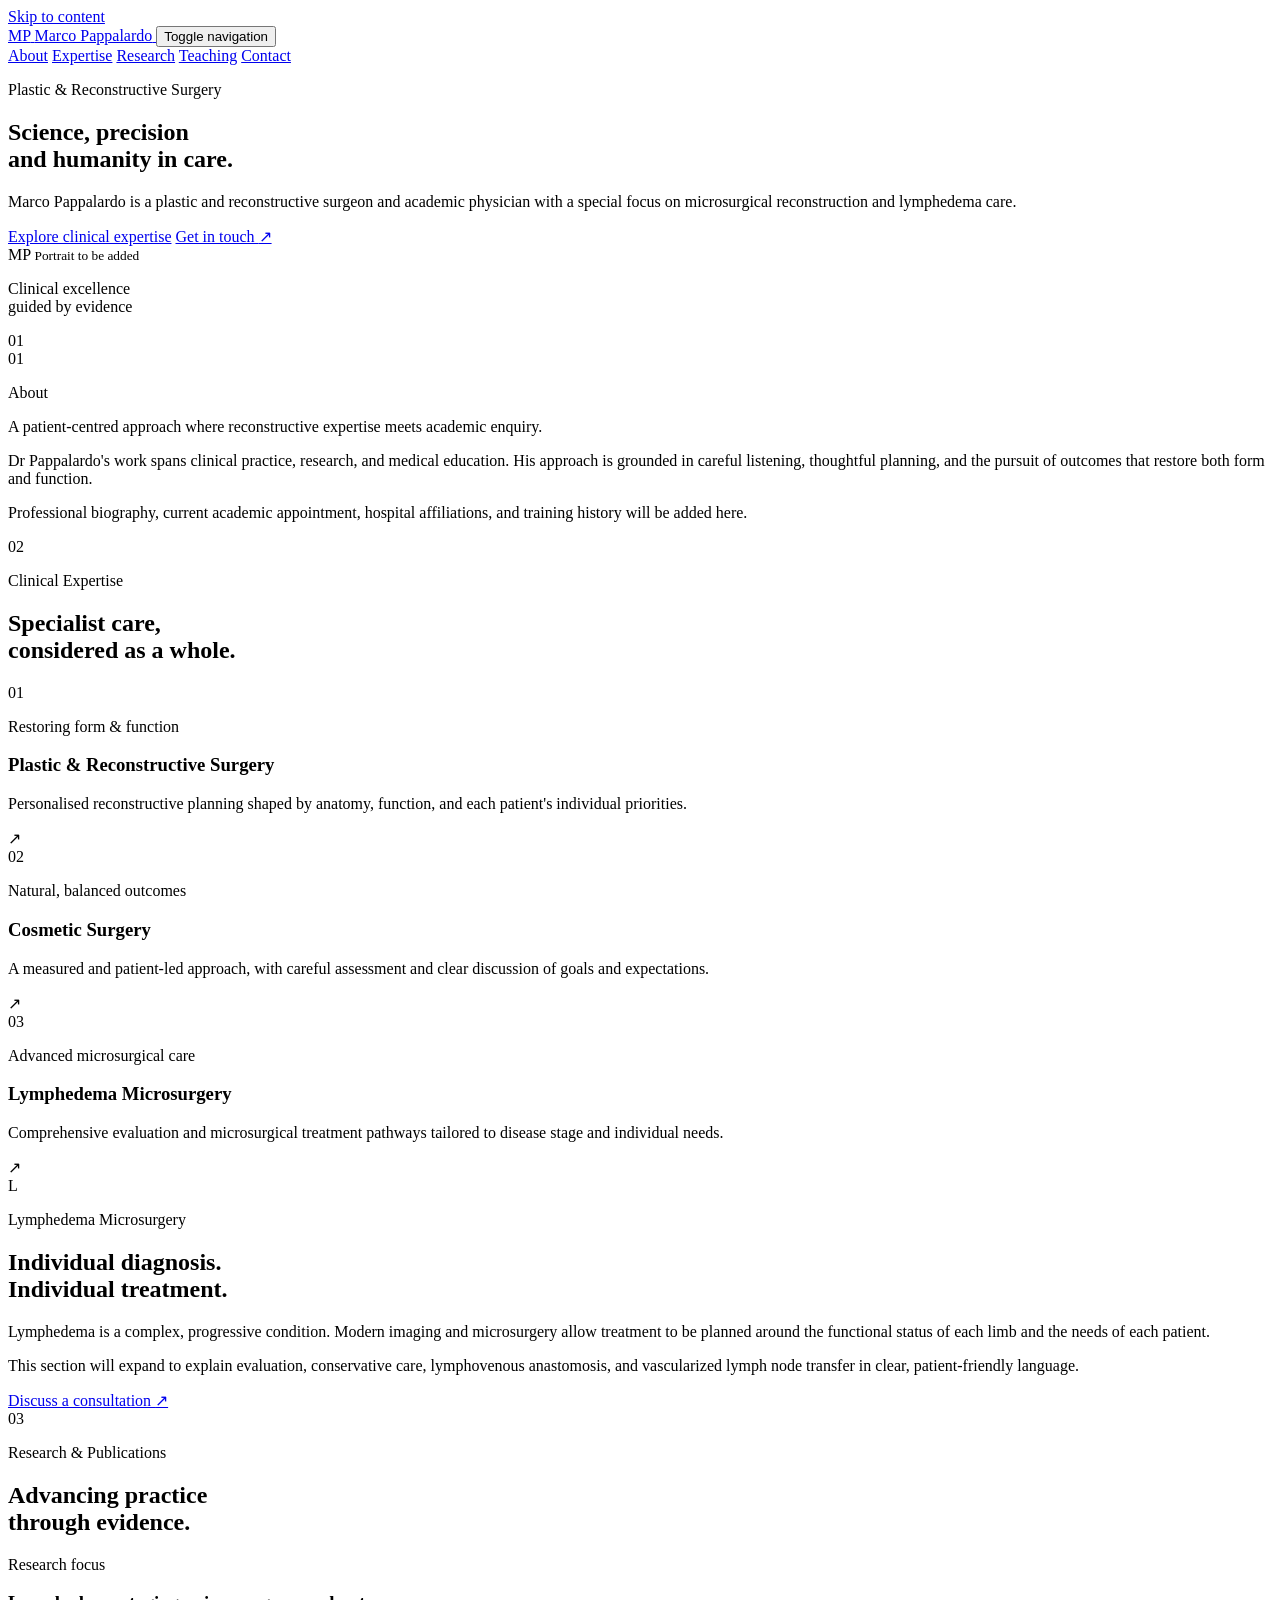
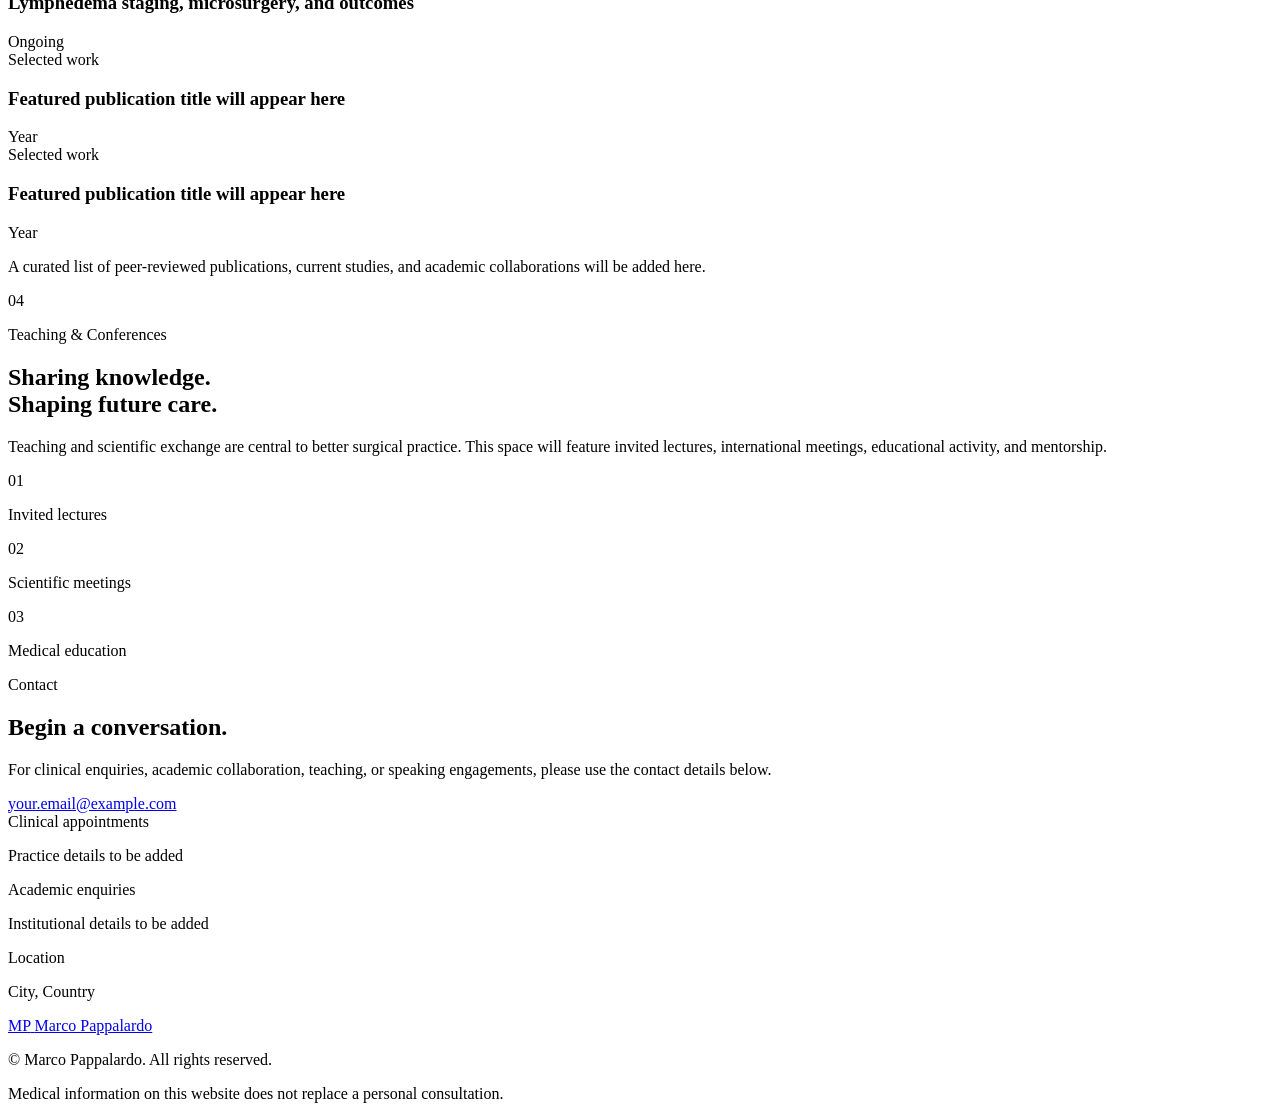
==== index.html @ 1083d480 "Build homepage structure and content" ====
<!DOCTYPE html>
<html lang="en">
<head>
  <meta charset="UTF-8">
  <meta name="viewport" content="width=device-width, initial-scale=1.0">
  <meta name="description" content="Marco Pappalardo — Plastic and Reconstructive Surgeon, academic physician, and lymphedema microsurgery specialist.">
  <meta name="theme-color" content="#103f3a">
  <title>Marco Pappalardo | Plastic &amp; Reconstructive Surgeon</title>
  <link rel="preconnect" href="https://fonts.googleapis.com">
  <link rel="preconnect" href="https://fonts.gstatic.com" crossorigin>
  <link href="https://fonts.googleapis.com/css2?family=DM+Sans:wght@400;500;600&family=Newsreader:opsz,wght@6..72,400;6..72,500&display=swap" rel="stylesheet">
  <link rel="stylesheet" href="styles.css">
  <script src="script.js" defer></script>
</head>
<body>
  <a class="skip-link" href="#main">Skip to content</a>

  <header class="site-header" id="site-header">
    <a class="brand" href="#home" aria-label="Marco Pappalardo, homepage">
      <span class="brand-mark" aria-hidden="true">MP</span>
      <span class="brand-name">Marco Pappalardo</span>
    </a>
    <button class="menu-toggle" type="button" aria-expanded="false" aria-controls="site-nav">
      <span class="sr-only">Toggle navigation</span>
      <span></span><span></span>
    </button>
    <nav class="site-nav" id="site-nav" aria-label="Primary navigation">
      <a href="#about">About</a>
      <a href="#expertise">Expertise</a>
      <a href="#research">Research</a>
      <a href="#teaching">Teaching</a>
      <a class="nav-contact" href="#contact">Contact</a>
    </nav>
  </header>

  <main id="main">
    <section class="hero" id="home">
      <div class="hero-copy">
        <p class="eyebrow">Plastic &amp; Reconstructive Surgery</p>
        <h1>Science, precision<br>and humanity in care.</h1>
        <p class="hero-intro">Marco Pappalardo is a plastic and reconstructive surgeon and academic physician with a special focus on microsurgical reconstruction and lymphedema care.</p>
        <div class="hero-actions">
          <a class="button button-primary" href="#expertise">Explore clinical expertise</a>
          <a class="text-link" href="#contact">Get in touch <span aria-hidden="true">↗</span></a>
        </div>
      </div>
      <div class="hero-visual" aria-label="Portrait placeholder">
        <div class="portrait-placeholder">
          <span>MP</span>
          <small>Portrait to be added</small>
        </div>
        <div class="hero-note">
          <span class="note-line"></span>
          <p>Clinical excellence<br>guided by evidence</p>
        </div>
      </div>
      <div class="hero-index" aria-hidden="true">01</div>
    </section>

    <section class="intro section" id="about">
      <div class="section-label reveal">
        <span>01</span>
        <p>About</p>
      </div>
      <div class="intro-content reveal">
        <p class="large-copy">A patient-centred approach where reconstructive expertise meets academic enquiry.</p>
        <div class="two-column-copy">
          <p>Dr Pappalardo's work spans clinical practice, research, and medical education. His approach is grounded in careful listening, thoughtful planning, and the pursuit of outcomes that restore both form and function.</p>
          <p class="placeholder-copy">Professional biography, current academic appointment, hospital affiliations, and training history will be added here.</p>
        </div>
      </div>
    </section>

    <section class="expertise section section-dark" id="expertise">
      <div class="section-heading reveal">
        <div class="section-label section-label-light">
          <span>02</span>
          <p>Clinical Expertise</p>
        </div>
        <h2>Specialist care,<br>considered as a whole.</h2>
      </div>
      <div class="expertise-grid">
        <article class="expertise-card reveal" id="reconstructive-surgery">
          <div class="card-number">01</div>
          <div>
            <p class="card-kicker">Restoring form &amp; function</p>
            <h3>Plastic &amp; Reconstructive Surgery</h3>
            <p>Personalised reconstructive planning shaped by anatomy, function, and each patient's individual priorities.</p>
          </div>
          <span class="card-arrow" aria-hidden="true">↗</span>
        </article>
        <article class="expertise-card reveal" id="cosmetic-surgery">
          <div class="card-number">02</div>
          <div>
            <p class="card-kicker">Natural, balanced outcomes</p>
            <h3>Cosmetic Surgery</h3>
            <p>A measured and patient-led approach, with careful assessment and clear discussion of goals and expectations.</p>
          </div>
          <span class="card-arrow" aria-hidden="true">↗</span>
        </article>
        <article class="expertise-card expertise-card-featured reveal" id="lymphedema">
          <div class="card-number">03</div>
          <div>
            <p class="card-kicker">Advanced microsurgical care</p>
            <h3>Lymphedema Microsurgery</h3>
            <p>Comprehensive evaluation and microsurgical treatment pathways tailored to disease stage and individual needs.</p>
          </div>
          <span class="card-arrow" aria-hidden="true">↗</span>
        </article>
      </div>
    </section>

    <section class="focus section">
      <div class="focus-visual reveal" aria-hidden="true">
        <div class="orbit orbit-one"></div>
        <div class="orbit orbit-two"></div>
        <div class="focus-core">L</div>
      </div>
      <div class="focus-copy reveal">
        <p class="eyebrow">Lymphedema Microsurgery</p>
        <h2>Individual diagnosis.<br>Individual treatment.</h2>
        <p>Lymphedema is a complex, progressive condition. Modern imaging and microsurgery allow treatment to be planned around the functional status of each limb and the needs of each patient.</p>
        <p>This section will expand to explain evaluation, conservative care, lymphovenous anastomosis, and vascularized lymph node transfer in clear, patient-friendly language.</p>
        <a class="text-link" href="#contact">Discuss a consultation <span aria-hidden="true">↗</span></a>
      </div>
    </section>

    <section class="academic section" id="research">
      <div class="section-heading academic-heading reveal">
        <div class="section-label">
          <span>03</span>
          <p>Research &amp; Publications</p>
        </div>
        <h2>Advancing practice<br>through evidence.</h2>
      </div>
      <div class="academic-list reveal">
        <article class="publication-row">
          <span class="publication-type">Research focus</span>
          <h3>Lymphedema staging, microsurgery, and outcomes</h3>
          <span class="publication-year">Ongoing</span>
        </article>
        <article class="publication-row placeholder-row">
          <span class="publication-type">Selected work</span>
          <h3>Featured publication title will appear here</h3>
          <span class="publication-year">Year</span>
        </article>
        <article class="publication-row placeholder-row">
          <span class="publication-type">Selected work</span>
          <h3>Featured publication title will appear here</h3>
          <span class="publication-year">Year</span>
        </article>
      </div>
      <p class="section-note reveal">A curated list of peer-reviewed publications, current studies, and academic collaborations will be added here.</p>
    </section>

    <section class="teaching section" id="teaching">
      <div class="teaching-copy reveal">
        <div class="section-label">
          <span>04</span>
          <p>Teaching &amp; Conferences</p>
        </div>
        <h2>Sharing knowledge.<br>Shaping future care.</h2>
        <p>Teaching and scientific exchange are central to better surgical practice. This space will feature invited lectures, international meetings, educational activity, and mentorship.</p>
      </div>
      <div class="teaching-panel reveal">
        <div class="teaching-item">
          <span>01</span>
          <p>Invited lectures</p>
        </div>
        <div class="teaching-item">
          <span>02</span>
          <p>Scientific meetings</p>
        </div>
        <div class="teaching-item">
          <span>03</span>
          <p>Medical education</p>
        </div>
      </div>
    </section>

    <section class="contact section section-dark" id="contact">
      <div class="contact-main reveal">
        <p class="eyebrow eyebrow-light">Contact</p>
        <h2>Begin a conversation.</h2>
        <p>For clinical enquiries, academic collaboration, teaching, or speaking engagements, please use the contact details below.</p>
        <a class="button button-light" href="mailto:your.email@example.com">your.email@example.com</a>
      </div>
      <div class="contact-details reveal">
        <div>
          <span>Clinical appointments</span>
          <p>Practice details to be added</p>
        </div>
        <div>
          <span>Academic enquiries</span>
          <p>Institutional details to be added</p>
        </div>
        <div>
          <span>Location</span>
          <p>City, Country</p>
        </div>
      </div>
    </section>
  </main>

  <footer>
    <a class="brand footer-brand" href="#home">
      <span class="brand-mark">MP</span>
      <span class="brand-name">Marco Pappalardo</span>
    </a>
    <p>© <span id="year"></span> Marco Pappalardo. All rights reserved.</p>
    <p class="footer-note">Medical information on this website does not replace a personal consultation.</p>
  </footer>
</body>
</html>
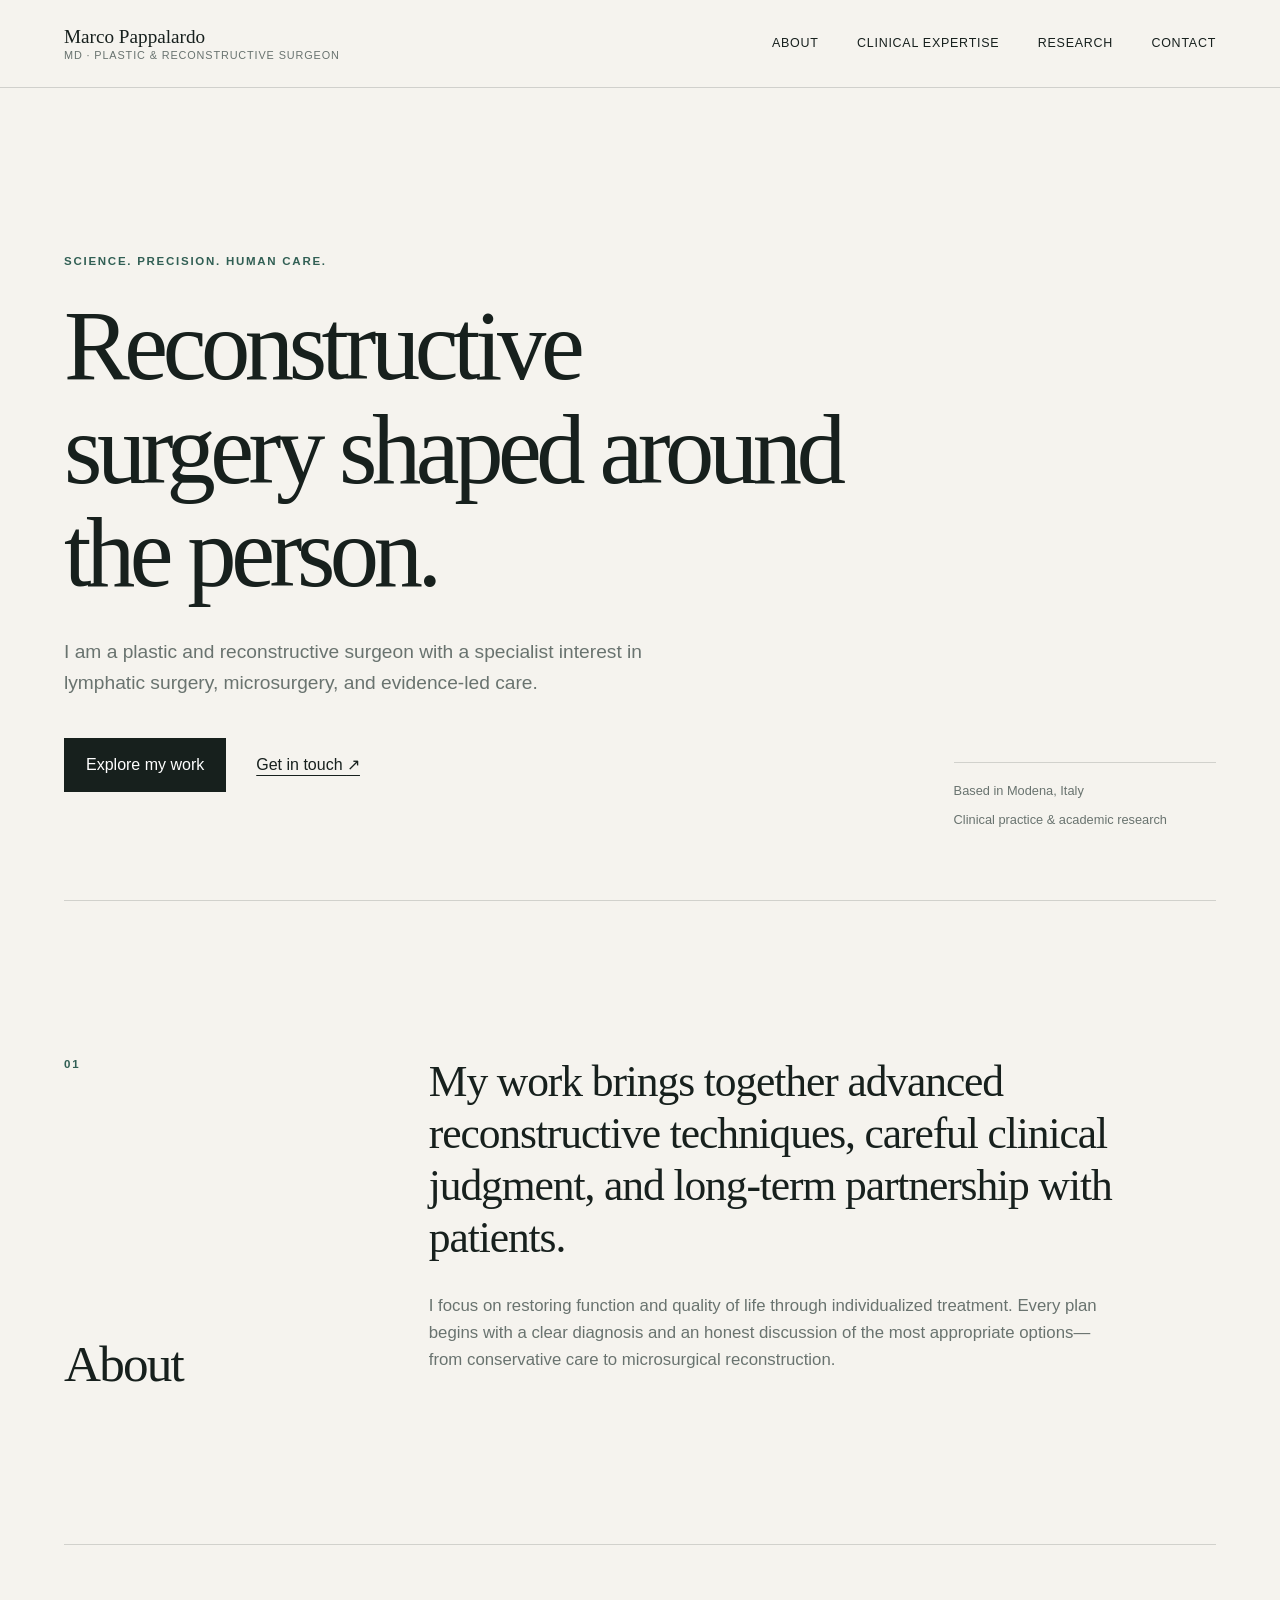
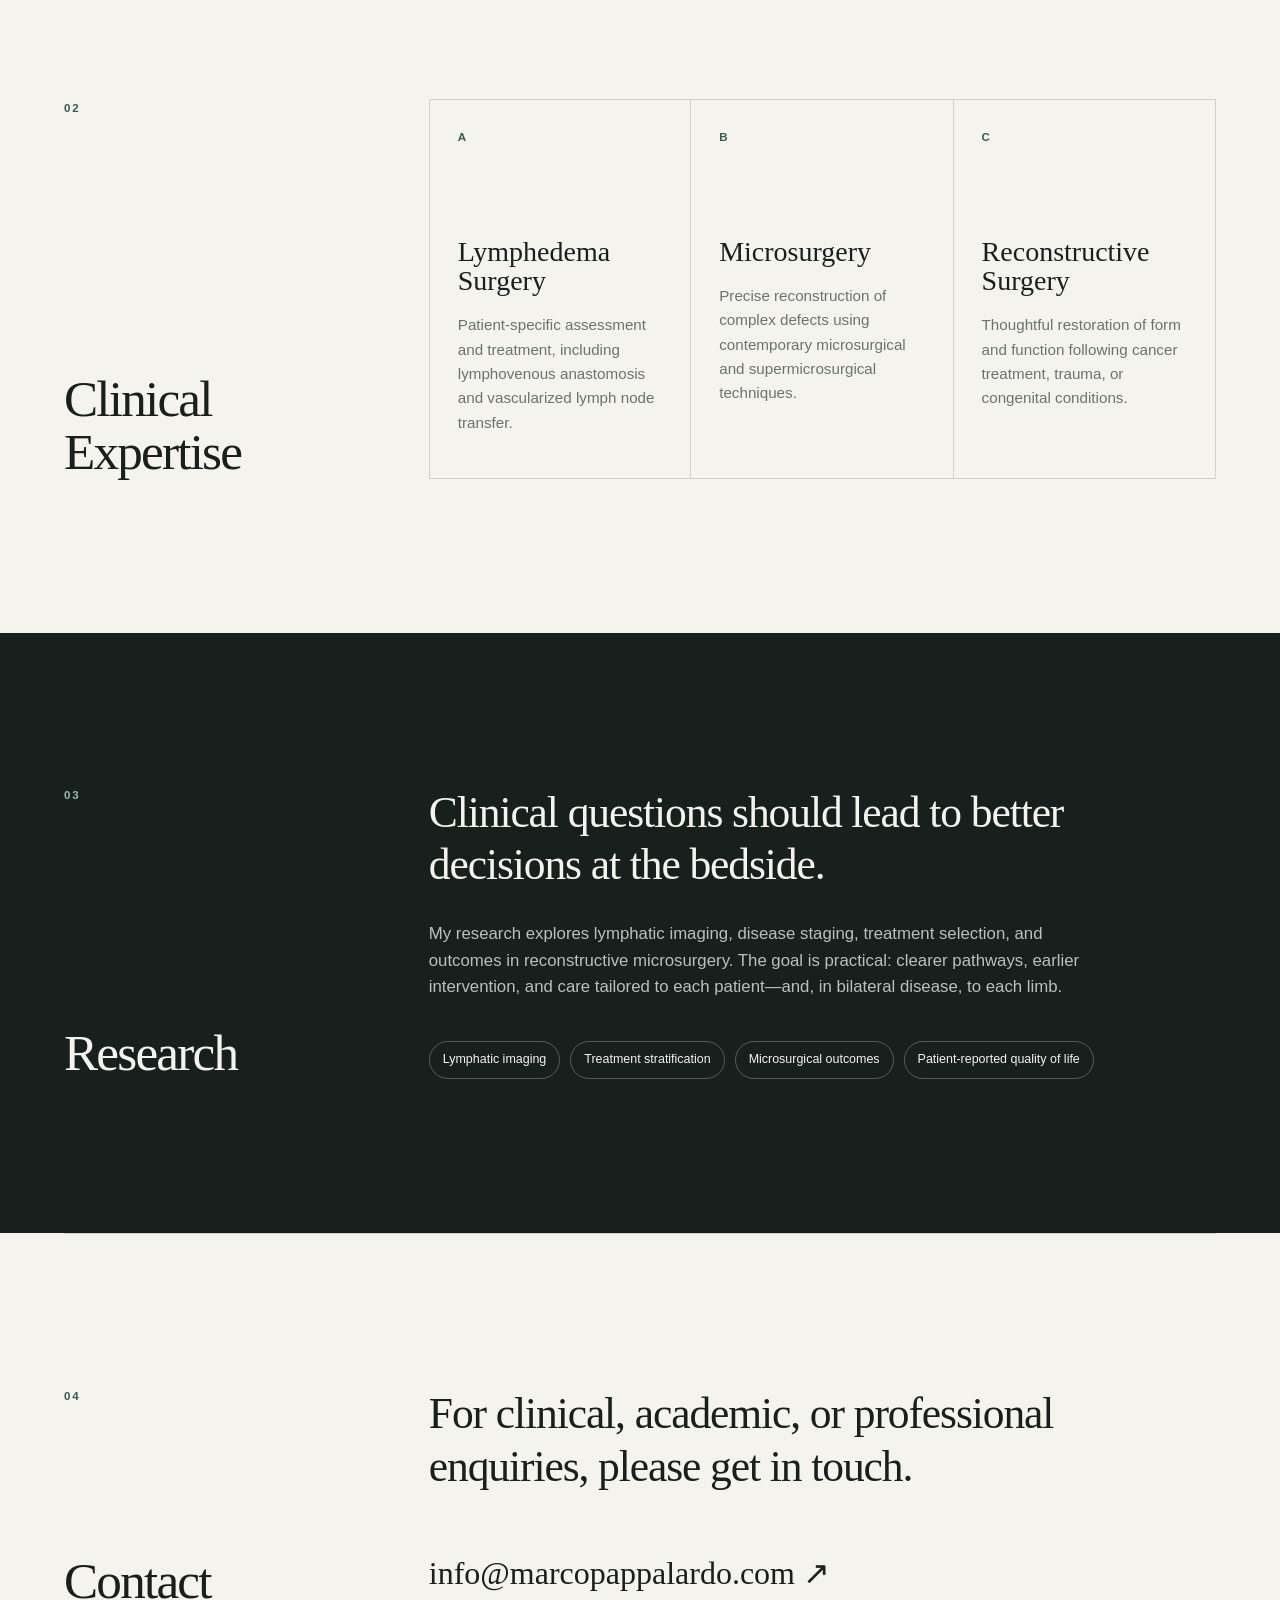
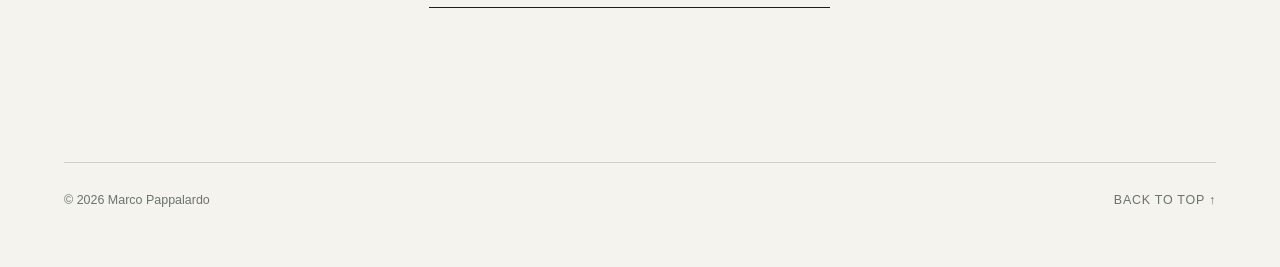
==== commit a4b0b840: "Simplify and refine English homepage" ====
--- a/index.html
+++ b/index.html
@@ -3,212 +3,55 @@
 <head>
   <meta charset="UTF-8">
   <meta name="viewport" content="width=device-width, initial-scale=1.0">
-  <meta name="description" content="Marco Pappalardo — Plastic and Reconstructive Surgeon, academic physician, and lymphedema microsurgery specialist.">
-  <meta name="theme-color" content="#103f3a">
-  <title>Marco Pappalardo | Plastic &amp; Reconstructive Surgeon</title>
-  <link rel="preconnect" href="https://fonts.googleapis.com">
-  <link rel="preconnect" href="https://fonts.gstatic.com" crossorigin>
-  <link href="https://fonts.googleapis.com/css2?family=DM+Sans:wght@400;500;600&family=Newsreader:opsz,wght@6..72,400;6..72,500&display=swap" rel="stylesheet">
-  <link rel="stylesheet" href="styles.css">
+  <meta name="description" content="Marco Pappalardo — Plastic and Reconstructive Surgeon focused on lymphedema surgery, microsurgery, and clinical research.">
+  <title>Marco Pappalardo, MD | Plastic & Reconstructive Surgeon</title>
+  <link rel="stylesheet" href="style.css">
   <script src="script.js" defer></script>
 </head>
 <body>
-  <a class="skip-link" href="#main">Skip to content</a>
-
-  <header class="site-header" id="site-header">
-    <a class="brand" href="#home" aria-label="Marco Pappalardo, homepage">
-      <span class="brand-mark" aria-hidden="true">MP</span>
+  <header class="site-header">
+    <a class="brand" href="#home" aria-label="Marco Pappalardo home">
       <span class="brand-name">Marco Pappalardo</span>
+      <span class="brand-title">MD · Plastic & Reconstructive Surgeon</span>
     </a>
     <button class="menu-toggle" type="button" aria-expanded="false" aria-controls="site-nav">
-      <span class="sr-only">Toggle navigation</span>
-      <span></span><span></span>
+      <span class="sr-only">Toggle navigation</span><span></span><span></span>
     </button>
-    <nav class="site-nav" id="site-nav" aria-label="Primary navigation">
-      <a href="#about">About</a>
-      <a href="#expertise">Expertise</a>
-      <a href="#research">Research</a>
-      <a href="#teaching">Teaching</a>
-      <a class="nav-contact" href="#contact">Contact</a>
+    <nav id="site-nav" class="site-nav" aria-label="Primary navigation">
+      <a href="#about">About</a><a href="#expertise">Clinical Expertise</a><a href="#research">Research</a><a href="#contact">Contact</a>
     </nav>
   </header>
-
-  <main id="main">
-    <section class="hero" id="home">
-      <div class="hero-copy">
-        <p class="eyebrow">Plastic &amp; Reconstructive Surgery</p>
-        <h1>Science, precision<br>and humanity in care.</h1>
-        <p class="hero-intro">Marco Pappalardo is a plastic and reconstructive surgeon and academic physician with a special focus on microsurgical reconstruction and lymphedema care.</p>
-        <div class="hero-actions">
-          <a class="button button-primary" href="#expertise">Explore clinical expertise</a>
-          <a class="text-link" href="#contact">Get in touch <span aria-hidden="true">↗</span></a>
-        </div>
+  <main>
+    <section id="home" class="hero">
+      <div class="hero-content">
+        <p class="eyebrow">Science. Precision. Human care.</p>
+        <h1>Reconstructive surgery shaped around the person.</h1>
+        <p class="hero-copy">I am a plastic and reconstructive surgeon with a specialist interest in lymphatic surgery, microsurgery, and evidence-led care.</p>
+        <div class="hero-actions"><a class="button button-primary" href="#expertise">Explore my work</a><a class="text-link" href="#contact">Get in touch <span aria-hidden="true">↗</span></a></div>
       </div>
-      <div class="hero-visual" aria-label="Portrait placeholder">
-        <div class="portrait-placeholder">
-          <span>MP</span>
-          <small>Portrait to be added</small>
-        </div>
-        <div class="hero-note">
-          <span class="note-line"></span>
-          <p>Clinical excellence<br>guided by evidence</p>
-        </div>
-      </div>
-      <div class="hero-index" aria-hidden="true">01</div>
+      <div class="hero-note" aria-label="Professional focus"><span>Based in Modena, Italy</span><span>Clinical practice & academic research</span></div>
     </section>
-
-    <section class="intro section" id="about">
-      <div class="section-label reveal">
-        <span>01</span>
-        <p>About</p>
-      </div>
-      <div class="intro-content reveal">
-        <p class="large-copy">A patient-centred approach where reconstructive expertise meets academic enquiry.</p>
-        <div class="two-column-copy">
-          <p>Dr Pappalardo's work spans clinical practice, research, and medical education. His approach is grounded in careful listening, thoughtful planning, and the pursuit of outcomes that restore both form and function.</p>
-          <p class="placeholder-copy">Professional biography, current academic appointment, hospital affiliations, and training history will be added here.</p>
-        </div>
+    <section id="about" class="section section-about">
+      <div class="section-heading"><p class="section-number">01</p><h2>About</h2></div>
+      <div class="section-content"><p class="lead">My work brings together advanced reconstructive techniques, careful clinical judgment, and long-term partnership with patients.</p><p>I focus on restoring function and quality of life through individualized treatment. Every plan begins with a clear diagnosis and an honest discussion of the most appropriate options—from conservative care to microsurgical reconstruction.</p></div>
+    </section>
+    <section id="expertise" class="section">
+      <div class="section-heading"><p class="section-number">02</p><h2>Clinical Expertise</h2></div>
+      <div class="section-content expertise-grid">
+        <article class="expertise-card"><p class="card-index">A</p><h3>Lymphedema Surgery</h3><p>Patient-specific assessment and treatment, including lymphovenous anastomosis and vascularized lymph node transfer.</p></article>
+        <article class="expertise-card"><p class="card-index">B</p><h3>Microsurgery</h3><p>Precise reconstruction of complex defects using contemporary microsurgical and supermicrosurgical techniques.</p></article>
+        <article class="expertise-card"><p class="card-index">C</p><h3>Reconstructive Surgery</h3><p>Thoughtful restoration of form and function following cancer treatment, trauma, or congenital conditions.</p></article>
       </div>
     </section>
-
-    <section class="expertise section section-dark" id="expertise">
-      <div class="section-heading reveal">
-        <div class="section-label section-label-light">
-          <span>02</span>
-          <p>Clinical Expertise</p>
-        </div>
-        <h2>Specialist care,<br>considered as a whole.</h2>
-      </div>
-      <div class="expertise-grid">
-        <article class="expertise-card reveal" id="reconstructive-surgery">
-          <div class="card-number">01</div>
-          <div>
-            <p class="card-kicker">Restoring form &amp; function</p>
-            <h3>Plastic &amp; Reconstructive Surgery</h3>
-            <p>Personalised reconstructive planning shaped by anatomy, function, and each patient's individual priorities.</p>
-          </div>
-          <span class="card-arrow" aria-hidden="true">↗</span>
-        </article>
-        <article class="expertise-card reveal" id="cosmetic-surgery">
-          <div class="card-number">02</div>
-          <div>
-            <p class="card-kicker">Natural, balanced outcomes</p>
-            <h3>Cosmetic Surgery</h3>
-            <p>A measured and patient-led approach, with careful assessment and clear discussion of goals and expectations.</p>
-          </div>
-          <span class="card-arrow" aria-hidden="true">↗</span>
-        </article>
-        <article class="expertise-card expertise-card-featured reveal" id="lymphedema">
-          <div class="card-number">03</div>
-          <div>
-            <p class="card-kicker">Advanced microsurgical care</p>
-            <h3>Lymphedema Microsurgery</h3>
-            <p>Comprehensive evaluation and microsurgical treatment pathways tailored to disease stage and individual needs.</p>
-          </div>
-          <span class="card-arrow" aria-hidden="true">↗</span>
-        </article>
-      </div>
+    <section id="research" class="section section-research">
+      <div class="section-heading"><p class="section-number">03</p><h2>Research</h2></div>
+      <div class="section-content"><p class="lead">Clinical questions should lead to better decisions at the bedside.</p><p>My research explores lymphatic imaging, disease staging, treatment selection, and outcomes in reconstructive microsurgery. The goal is practical: clearer pathways, earlier intervention, and care tailored to each patient—and, in bilateral disease, to each limb.</p><div class="research-topics" aria-label="Research areas"><span>Lymphatic imaging</span><span>Treatment stratification</span><span>Microsurgical outcomes</span><span>Patient-reported quality of life</span></div></div>
     </section>
-
-    <section class="focus section">
-      <div class="focus-visual reveal" aria-hidden="true">
-        <div class="orbit orbit-one"></div>
-        <div class="orbit orbit-two"></div>
-        <div class="focus-core">L</div>
-      </div>
-      <div class="focus-copy reveal">
-        <p class="eyebrow">Lymphedema Microsurgery</p>
-        <h2>Individual diagnosis.<br>Individual treatment.</h2>
-        <p>Lymphedema is a complex, progressive condition. Modern imaging and microsurgery allow treatment to be planned around the functional status of each limb and the needs of each patient.</p>
-        <p>This section will expand to explain evaluation, conservative care, lymphovenous anastomosis, and vascularized lymph node transfer in clear, patient-friendly language.</p>
-        <a class="text-link" href="#contact">Discuss a consultation <span aria-hidden="true">↗</span></a>
-      </div>
-    </section>
-
-    <section class="academic section" id="research">
-      <div class="section-heading academic-heading reveal">
-        <div class="section-label">
-          <span>03</span>
-          <p>Research &amp; Publications</p>
-        </div>
-        <h2>Advancing practice<br>through evidence.</h2>
-      </div>
-      <div class="academic-list reveal">
-        <article class="publication-row">
-          <span class="publication-type">Research focus</span>
-          <h3>Lymphedema staging, microsurgery, and outcomes</h3>
-          <span class="publication-year">Ongoing</span>
-        </article>
-        <article class="publication-row placeholder-row">
-          <span class="publication-type">Selected work</span>
-          <h3>Featured publication title will appear here</h3>
-          <span class="publication-year">Year</span>
-        </article>
-        <article class="publication-row placeholder-row">
-          <span class="publication-type">Selected work</span>
-          <h3>Featured publication title will appear here</h3>
-          <span class="publication-year">Year</span>
-        </article>
-      </div>
-      <p class="section-note reveal">A curated list of peer-reviewed publications, current studies, and academic collaborations will be added here.</p>
-    </section>
-
-    <section class="teaching section" id="teaching">
-      <div class="teaching-copy reveal">
-        <div class="section-label">
-          <span>04</span>
-          <p>Teaching &amp; Conferences</p>
-        </div>
-        <h2>Sharing knowledge.<br>Shaping future care.</h2>
-        <p>Teaching and scientific exchange are central to better surgical practice. This space will feature invited lectures, international meetings, educational activity, and mentorship.</p>
-      </div>
-      <div class="teaching-panel reveal">
-        <div class="teaching-item">
-          <span>01</span>
-          <p>Invited lectures</p>
-        </div>
-        <div class="teaching-item">
-          <span>02</span>
-          <p>Scientific meetings</p>
-        </div>
-        <div class="teaching-item">
-          <span>03</span>
-          <p>Medical education</p>
-        </div>
-      </div>
-    </section>
-
-    <section class="contact section section-dark" id="contact">
-      <div class="contact-main reveal">
-        <p class="eyebrow eyebrow-light">Contact</p>
-        <h2>Begin a conversation.</h2>
-        <p>For clinical enquiries, academic collaboration, teaching, or speaking engagements, please use the contact details below.</p>
-        <a class="button button-light" href="mailto:your.email@example.com">your.email@example.com</a>
-      </div>
-      <div class="contact-details reveal">
-        <div>
-          <span>Clinical appointments</span>
-          <p>Practice details to be added</p>
-        </div>
-        <div>
-          <span>Academic enquiries</span>
-          <p>Institutional details to be added</p>
-        </div>
-        <div>
-          <span>Location</span>
-          <p>City, Country</p>
-        </div>
-      </div>
+    <section id="contact" class="section section-contact">
+      <div class="section-heading"><p class="section-number">04</p><h2>Contact</h2></div>
+      <div class="section-content"><p class="lead">For clinical, academic, or professional enquiries, please get in touch.</p><a class="contact-link" href="mailto:info@marcopappalardo.com">info@marcopappalardo.com <span aria-hidden="true">↗</span></a></div>
     </section>
   </main>
-
-  <footer>
-    <a class="brand footer-brand" href="#home">
-      <span class="brand-mark">MP</span>
-      <span class="brand-name">Marco Pappalardo</span>
-    </a>
-    <p>© <span id="year"></span> Marco Pappalardo. All rights reserved.</p>
-    <p class="footer-note">Medical information on this website does not replace a personal consultation.</p>
-  </footer>
+  <footer class="site-footer"><p>© <span id="year"></span> Marco Pappalardo</p><a href="#home">Back to top ↑</a></footer>
 </body>
-</html>+</html>
--- a/style.css
+++ b/style.css
@@ -0,0 +1,364 @@
+:root {
+  --ink: #17201d;
+  --muted: #69736f;
+  --paper: #f5f3ee;
+  --surface: #ebe8e0;
+  --accent: #315f54;
+  --line: rgba(23, 32, 29, 0.16);
+  --white: #fff;
+  --max-width: 1200px;
+}
+
+* { box-sizing: border-box; }
+
+html { scroll-behavior: smooth; }
+
+body {
+  margin: 0;
+  background: var(--paper);
+  color: var(--ink);
+  font-family: Arial, Helvetica, sans-serif;
+  line-height: 1.6;
+  -webkit-font-smoothing: antialiased;
+}
+
+a { color: inherit; }
+
+button, a { -webkit-tap-highlight-color: transparent; }
+
+.site-header {
+  position: sticky;
+  top: 0;
+  z-index: 20;
+  display: flex;
+  align-items: center;
+  justify-content: space-between;
+  min-height: 88px;
+  padding: 20px max(5vw, calc((100vw - var(--max-width)) / 2));
+  background: rgba(245, 243, 238, 0.94);
+  border-bottom: 1px solid var(--line);
+  backdrop-filter: blur(14px);
+}
+
+.brand {
+  display: flex;
+  flex-direction: column;
+  text-decoration: none;
+  line-height: 1.25;
+}
+
+.brand-name {
+  font-family: Georgia, "Times New Roman", serif;
+  font-size: 1.2rem;
+}
+
+.brand-title {
+  color: var(--muted);
+  font-size: 0.68rem;
+  letter-spacing: 0.08em;
+  text-transform: uppercase;
+}
+
+.site-nav {
+  display: flex;
+  gap: clamp(20px, 3vw, 42px);
+}
+
+.site-nav a,
+.site-footer a {
+  font-size: 0.78rem;
+  letter-spacing: 0.06em;
+  text-decoration: none;
+  text-transform: uppercase;
+}
+
+.site-nav a:hover,
+.site-nav a:focus-visible,
+.site-footer a:hover,
+.site-footer a:focus-visible { color: var(--accent); }
+
+.menu-toggle { display: none; }
+
+.hero {
+  display: grid;
+  grid-template-columns: minmax(0, 3fr) minmax(220px, 1fr);
+  gap: clamp(50px, 8vw, 120px);
+  min-height: calc(100vh - 88px);
+  max-width: var(--max-width);
+  margin: 0 auto;
+  padding: clamp(90px, 14vh, 160px) 0 70px;
+  align-items: end;
+}
+
+.hero-content { align-self: center; }
+
+.eyebrow,
+.section-number,
+.card-index {
+  margin: 0 0 24px;
+  color: var(--accent);
+  font-size: 0.72rem;
+  font-weight: 700;
+  letter-spacing: 0.15em;
+  text-transform: uppercase;
+}
+
+h1, h2, h3, p { margin-top: 0; }
+
+h1, h2, h3 {
+  font-family: Georgia, "Times New Roman", serif;
+  font-weight: 400;
+  line-height: 1.05;
+}
+
+h1 {
+  max-width: 850px;
+  margin-bottom: 32px;
+  font-size: clamp(3.25rem, 7.7vw, 7.2rem);
+  letter-spacing: -0.055em;
+}
+
+h2 {
+  margin-bottom: 0;
+  font-size: clamp(2.2rem, 4vw, 4rem);
+  letter-spacing: -0.035em;
+}
+
+h3 {
+  margin-bottom: 18px;
+  font-size: 1.75rem;
+}
+
+.hero-copy {
+  max-width: 660px;
+  margin-bottom: 40px;
+  color: var(--muted);
+  font-size: clamp(1.05rem, 1.5vw, 1.25rem);
+}
+
+.hero-actions {
+  display: flex;
+  align-items: center;
+  gap: 30px;
+  flex-wrap: wrap;
+}
+
+.button {
+  display: inline-flex;
+  padding: 14px 22px;
+  text-decoration: none;
+}
+
+.button-primary {
+  background: var(--ink);
+  color: var(--white);
+}
+
+.button-primary:hover,
+.button-primary:focus-visible { background: var(--accent); }
+
+.text-link {
+  text-underline-offset: 5px;
+  text-decoration-thickness: 1px;
+}
+
+.hero-note {
+  display: grid;
+  gap: 8px;
+  padding-top: 18px;
+  border-top: 1px solid var(--line);
+  color: var(--muted);
+  font-size: 0.8rem;
+}
+
+.section {
+  display: grid;
+  grid-template-columns: minmax(210px, 1fr) minmax(0, 3fr);
+  gap: clamp(50px, 8vw, 120px);
+  max-width: var(--max-width);
+  margin: 0 auto;
+  padding: clamp(90px, 12vw, 160px) 0;
+  border-top: 1px solid var(--line);
+}
+
+.section-heading {
+  display: flex;
+  flex-direction: column;
+  justify-content: space-between;
+}
+
+.section-content {
+  max-width: 820px;
+  font-size: 1.05rem;
+}
+
+.section-content > p:not(.lead) {
+  max-width: 690px;
+  color: var(--muted);
+}
+
+.lead {
+  margin-bottom: 30px;
+  font-family: Georgia, "Times New Roman", serif;
+  font-size: clamp(1.8rem, 3.4vw, 3.2rem);
+  line-height: 1.2;
+  letter-spacing: -0.025em;
+}
+
+.expertise-grid {
+  display: grid;
+  grid-template-columns: repeat(3, 1fr);
+  max-width: none;
+}
+
+.expertise-card {
+  min-height: 360px;
+  padding: 28px;
+  border: 1px solid var(--line);
+}
+
+.expertise-card + .expertise-card { border-left: 0; }
+
+.expertise-card p:last-child {
+  color: var(--muted);
+  font-size: 0.95rem;
+}
+
+.card-index { margin-bottom: 90px; }
+
+.section-research {
+  color: var(--paper);
+  background: var(--ink);
+  box-shadow: 50vw 0 var(--ink), -50vw 0 var(--ink);
+  border-top: 0;
+}
+
+.section-research .section-number { color: #98b7ae; }
+.section-research .section-content > p:not(.lead) { color: #b9c1bd; }
+
+.research-topics {
+  display: flex;
+  gap: 10px;
+  margin-top: 40px;
+  flex-wrap: wrap;
+}
+
+.research-topics span {
+  padding: 8px 13px;
+  border: 1px solid rgba(245, 243, 238, 0.28);
+  border-radius: 999px;
+  font-size: 0.78rem;
+}
+
+.section-contact { min-height: 520px; }
+
+.contact-link {
+  display: inline-block;
+  margin-top: 26px;
+  padding-bottom: 8px;
+  border-bottom: 1px solid currentColor;
+  font-family: Georgia, "Times New Roman", serif;
+  font-size: clamp(1.3rem, 2.5vw, 2.2rem);
+  text-decoration: none;
+}
+
+.contact-link:hover,
+.contact-link:focus-visible { color: var(--accent); }
+
+.site-footer {
+  display: flex;
+  justify-content: space-between;
+  max-width: var(--max-width);
+  margin: 0 auto;
+  padding: 28px 0 44px;
+  border-top: 1px solid var(--line);
+  color: var(--muted);
+  font-size: 0.78rem;
+}
+
+.sr-only {
+  position: absolute;
+  width: 1px;
+  height: 1px;
+  padding: 0;
+  margin: -1px;
+  overflow: hidden;
+  clip: rect(0, 0, 0, 0);
+  white-space: nowrap;
+  border: 0;
+}
+
+@media (max-width: 1280px) {
+  .hero, .section, .site-footer { margin-inline: 5vw; }
+}
+
+@media (max-width: 800px) {
+  .site-header { min-height: 74px; }
+  .brand-title { display: none; }
+
+  .menu-toggle {
+    display: grid;
+    gap: 6px;
+    width: 42px;
+    height: 42px;
+    padding: 12px 8px;
+    background: transparent;
+    border: 0;
+    cursor: pointer;
+  }
+
+  .menu-toggle span:not(.sr-only) {
+    display: block;
+    height: 1px;
+    background: var(--ink);
+    transition: transform 180ms ease;
+  }
+
+  .menu-toggle[aria-expanded="true"] span:nth-last-child(2) { transform: translateY(3.5px) rotate(45deg); }
+  .menu-toggle[aria-expanded="true"] span:last-child { transform: translateY(-3.5px) rotate(-45deg); }
+
+  .site-nav {
+    position: absolute;
+    top: 74px;
+    left: 0;
+    right: 0;
+    display: none;
+    flex-direction: column;
+    gap: 0;
+    padding: 10px 5vw 24px;
+    background: var(--paper);
+    border-bottom: 1px solid var(--line);
+  }
+
+  .site-nav.is-open { display: flex; }
+  .site-nav a { padding: 12px 0; }
+
+  .hero {
+    grid-template-columns: 1fr;
+    gap: 70px;
+    min-height: auto;
+    padding-top: 90px;
+  }
+
+  h1 { font-size: clamp(3rem, 15vw, 5.4rem); }
+
+  .section {
+    grid-template-columns: 1fr;
+    gap: 50px;
+  }
+
+  .section-heading { display: block; }
+  .section-number { margin-bottom: 12px; }
+  .expertise-grid { grid-template-columns: 1fr; }
+  .expertise-card { min-height: 280px; }
+  .expertise-card + .expertise-card {
+    border-left: 1px solid var(--line);
+    border-top: 0;
+  }
+  .card-index { margin-bottom: 55px; }
+}
+
+@media (prefers-reduced-motion: reduce) {
+  html { scroll-behavior: auto; }
+  *, *::before, *::after { transition-duration: 0.01ms !important; }
+}
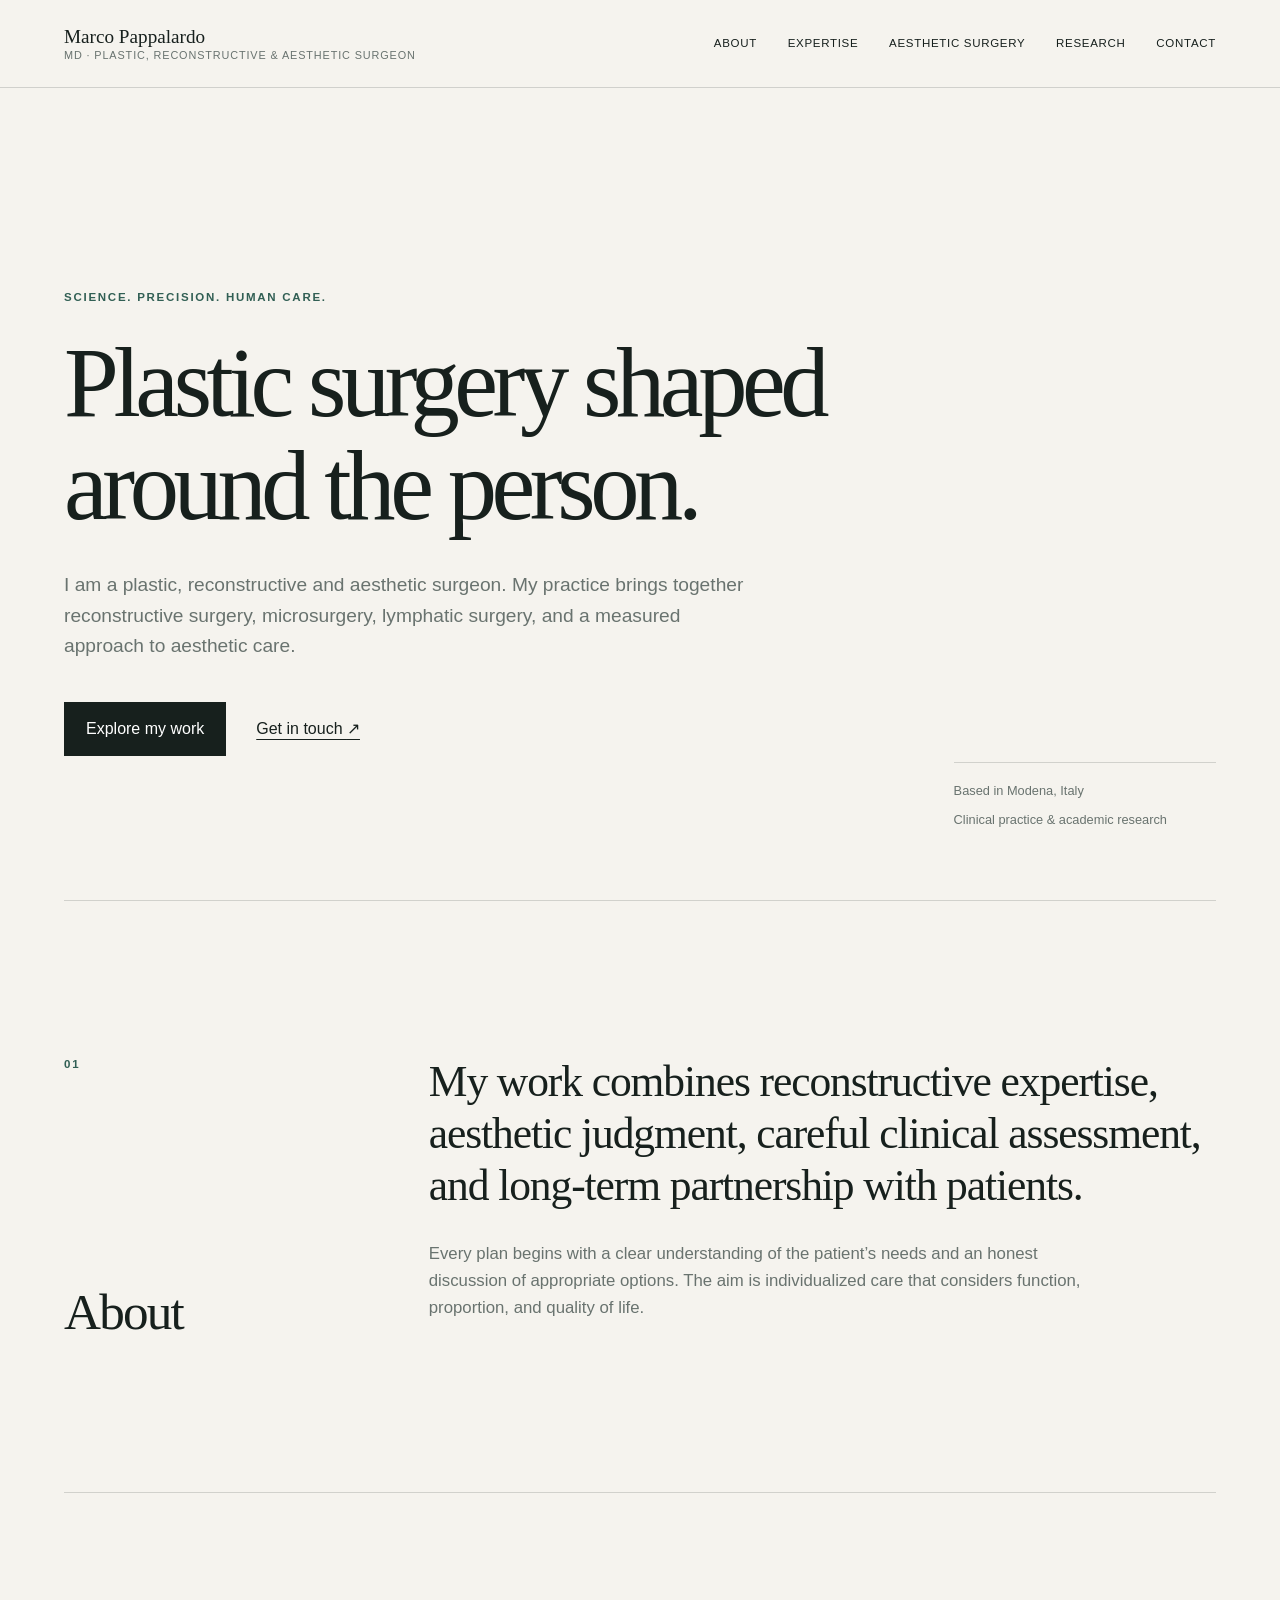
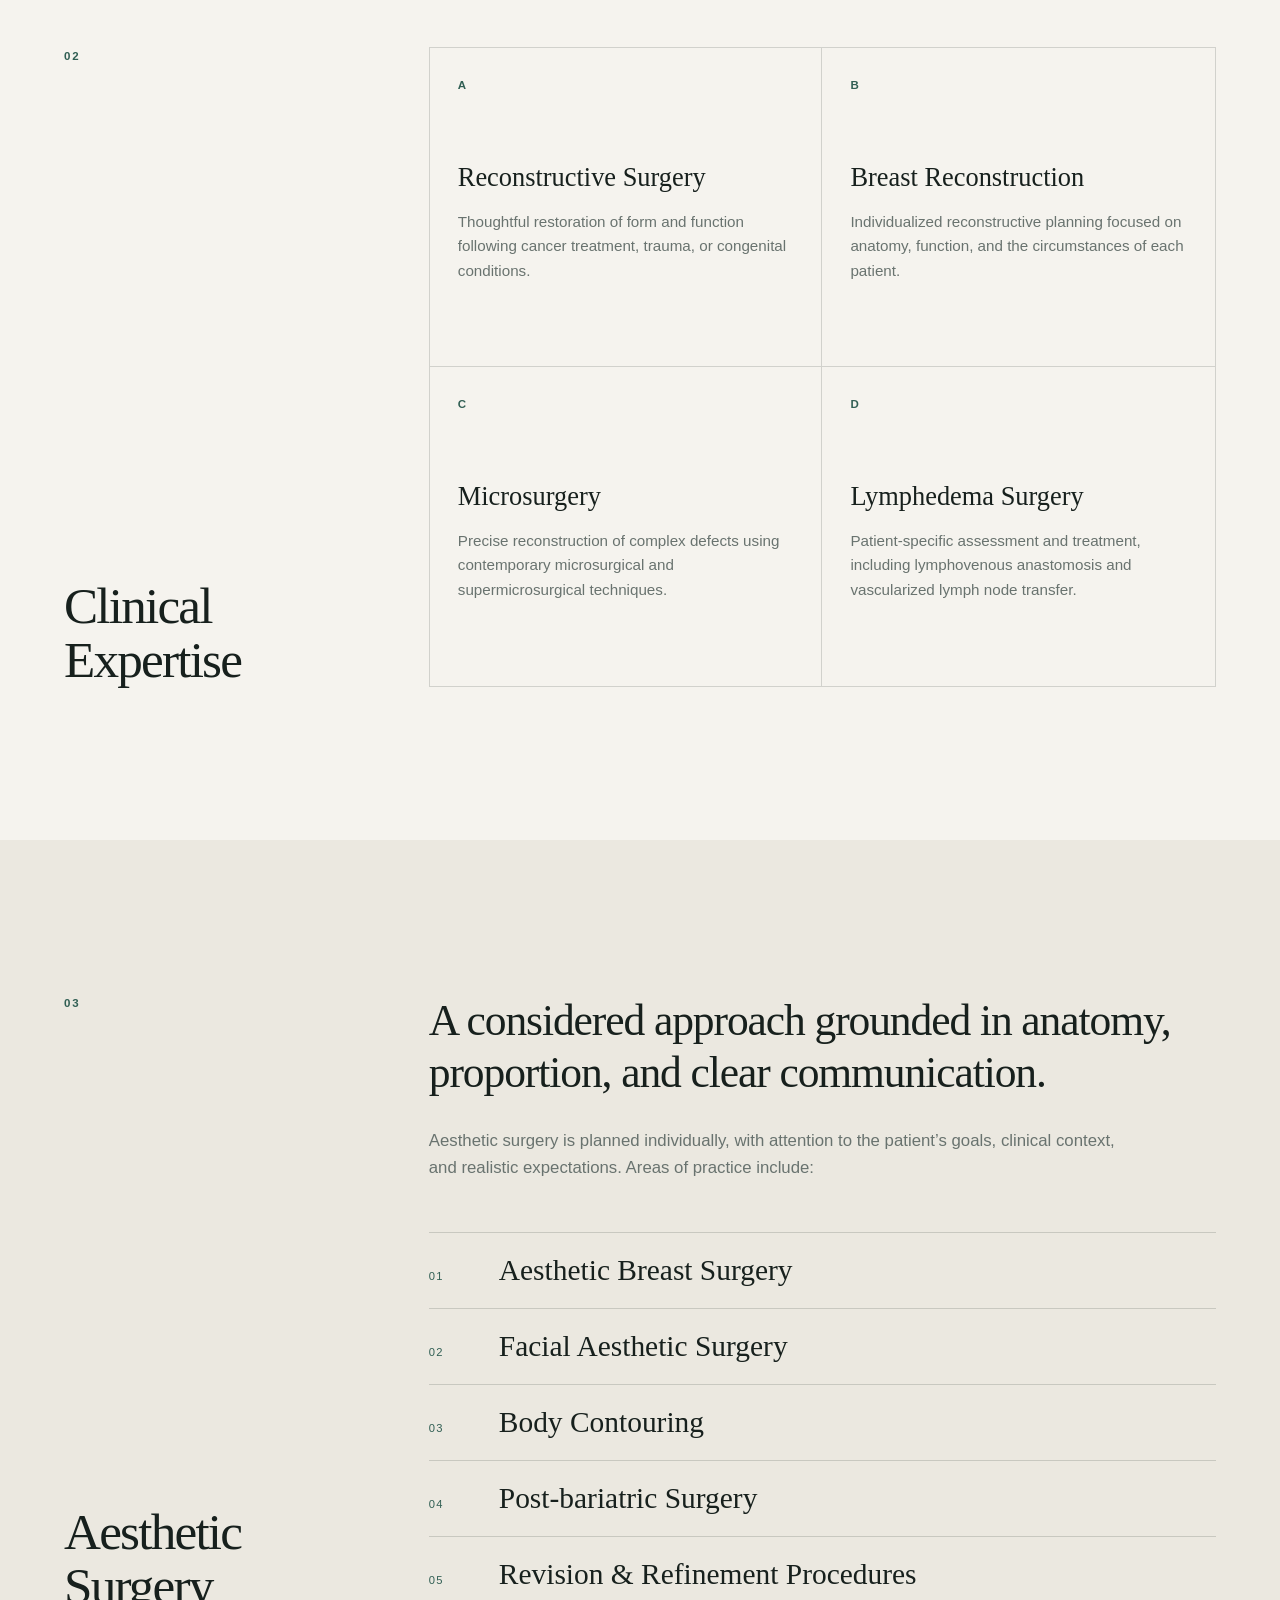
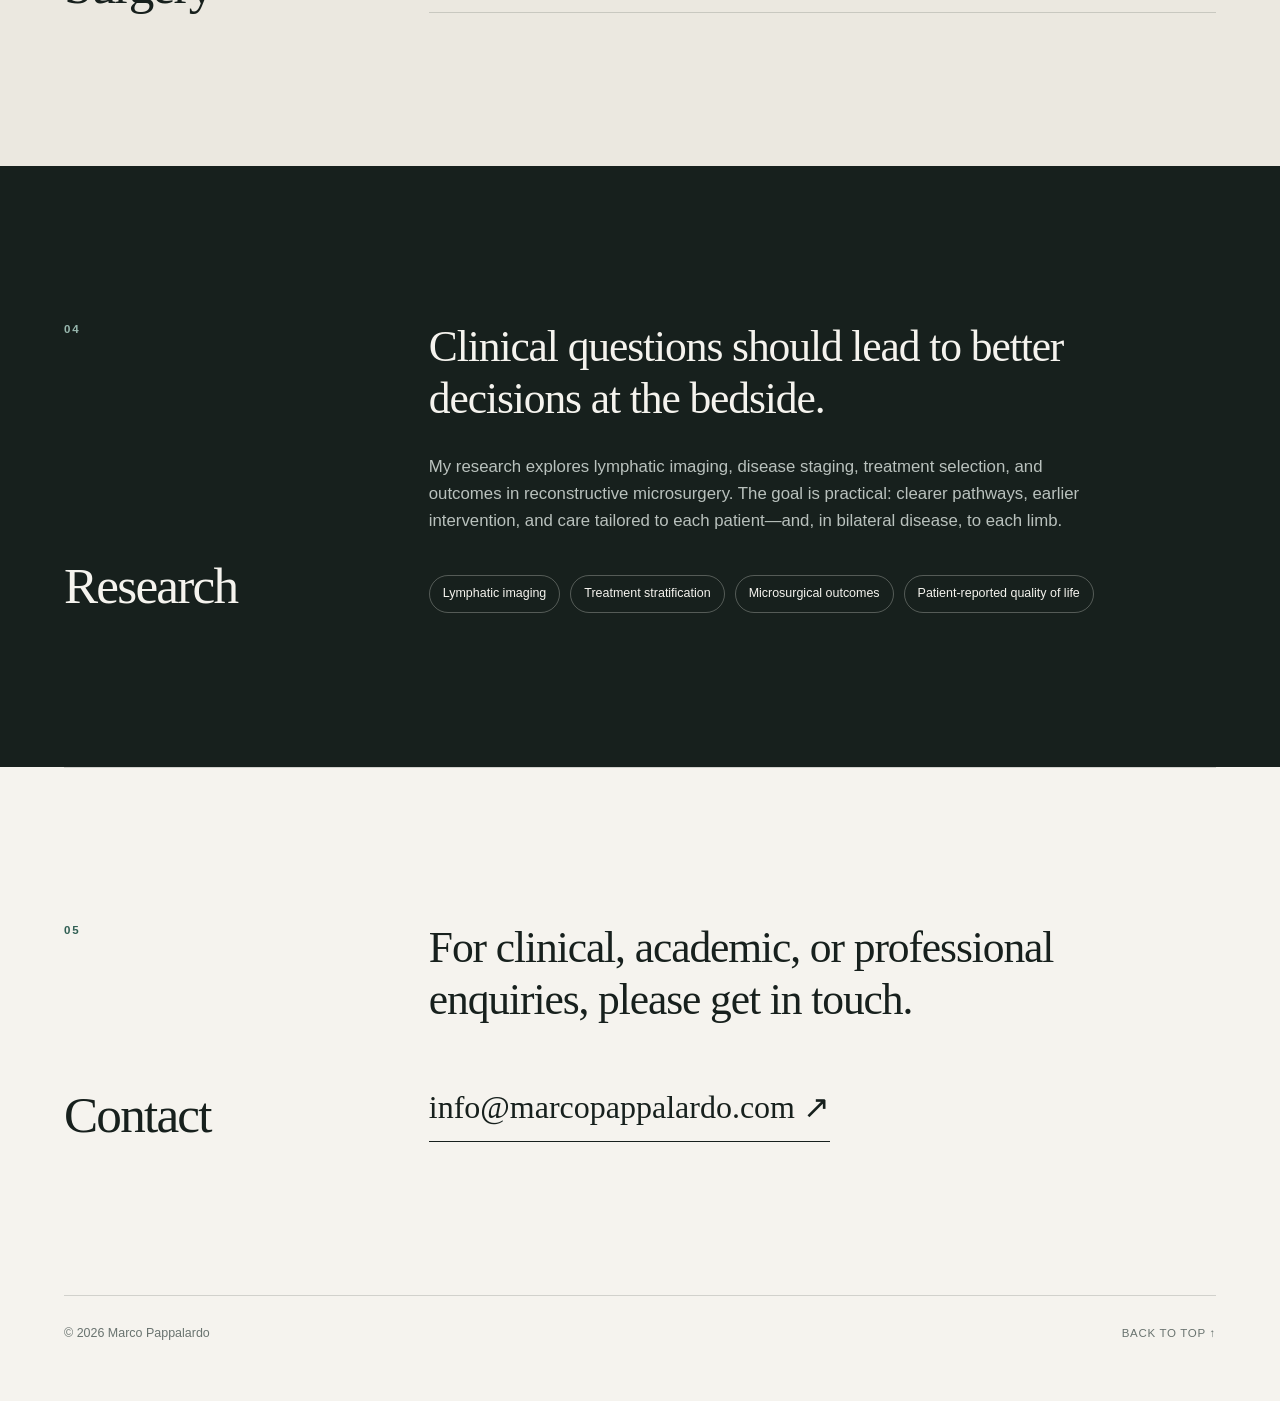
==== commit 658aebb5: "Add aesthetic surgery expertise" ====
--- a/index.html
+++ b/index.html
@@ -3,8 +3,8 @@
 <head>
   <meta charset="UTF-8">
   <meta name="viewport" content="width=device-width, initial-scale=1.0">
-  <meta name="description" content="Marco Pappalardo — Plastic and Reconstructive Surgeon focused on lymphedema surgery, microsurgery, and clinical research.">
-  <title>Marco Pappalardo, MD | Plastic & Reconstructive Surgeon</title>
+  <meta name="description" content="Marco Pappalardo — Plastic, Reconstructive & Aesthetic Surgeon with a focus on reconstructive surgery, microsurgery, lymphedema surgery, and considered aesthetic care.">
+  <title>Marco Pappalardo, MD | Plastic, Reconstructive & Aesthetic Surgeon</title>
   <link rel="stylesheet" href="style.css">
   <script src="script.js" defer></script>
 </head>
@@ -12,43 +12,70 @@
   <header class="site-header">
     <a class="brand" href="#home" aria-label="Marco Pappalardo home">
       <span class="brand-name">Marco Pappalardo</span>
-      <span class="brand-title">MD · Plastic & Reconstructive Surgeon</span>
+      <span class="brand-title">MD · Plastic, Reconstructive & Aesthetic Surgeon</span>
     </a>
     <button class="menu-toggle" type="button" aria-expanded="false" aria-controls="site-nav">
       <span class="sr-only">Toggle navigation</span><span></span><span></span>
     </button>
     <nav id="site-nav" class="site-nav" aria-label="Primary navigation">
-      <a href="#about">About</a><a href="#expertise">Clinical Expertise</a><a href="#research">Research</a><a href="#contact">Contact</a>
+      <a href="#about">About</a><a href="#expertise">Expertise</a><a href="#aesthetic">Aesthetic Surgery</a><a href="#research">Research</a><a href="#contact">Contact</a>
     </nav>
   </header>
   <main>
     <section id="home" class="hero">
       <div class="hero-content">
         <p class="eyebrow">Science. Precision. Human care.</p>
-        <h1>Reconstructive surgery shaped around the person.</h1>
-        <p class="hero-copy">I am a plastic and reconstructive surgeon with a specialist interest in lymphatic surgery, microsurgery, and evidence-led care.</p>
+        <h1>Plastic surgery shaped around the person.</h1>
+        <p class="hero-copy">I am a plastic, reconstructive and aesthetic surgeon. My practice brings together reconstructive surgery, microsurgery, lymphatic surgery, and a measured approach to aesthetic care.</p>
         <div class="hero-actions"><a class="button button-primary" href="#expertise">Explore my work</a><a class="text-link" href="#contact">Get in touch <span aria-hidden="true">↗</span></a></div>
       </div>
       <div class="hero-note" aria-label="Professional focus"><span>Based in Modena, Italy</span><span>Clinical practice & academic research</span></div>
     </section>
+
     <section id="about" class="section section-about">
       <div class="section-heading"><p class="section-number">01</p><h2>About</h2></div>
-      <div class="section-content"><p class="lead">My work brings together advanced reconstructive techniques, careful clinical judgment, and long-term partnership with patients.</p><p>I focus on restoring function and quality of life through individualized treatment. Every plan begins with a clear diagnosis and an honest discussion of the most appropriate options—from conservative care to microsurgical reconstruction.</p></div>
+      <div class="section-content">
+        <p class="lead">My work combines reconstructive expertise, aesthetic judgment, careful clinical assessment, and long-term partnership with patients.</p>
+        <p>Every plan begins with a clear understanding of the patient’s needs and an honest discussion of appropriate options. The aim is individualized care that considers function, proportion, and quality of life.</p>
+      </div>
     </section>
+
     <section id="expertise" class="section">
       <div class="section-heading"><p class="section-number">02</p><h2>Clinical Expertise</h2></div>
       <div class="section-content expertise-grid">
-        <article class="expertise-card"><p class="card-index">A</p><h3>Lymphedema Surgery</h3><p>Patient-specific assessment and treatment, including lymphovenous anastomosis and vascularized lymph node transfer.</p></article>
-        <article class="expertise-card"><p class="card-index">B</p><h3>Microsurgery</h3><p>Precise reconstruction of complex defects using contemporary microsurgical and supermicrosurgical techniques.</p></article>
-        <article class="expertise-card"><p class="card-index">C</p><h3>Reconstructive Surgery</h3><p>Thoughtful restoration of form and function following cancer treatment, trauma, or congenital conditions.</p></article>
+        <article class="expertise-card"><p class="card-index">A</p><h3>Reconstructive Surgery</h3><p>Thoughtful restoration of form and function following cancer treatment, trauma, or congenital conditions.</p></article>
+        <article class="expertise-card"><p class="card-index">B</p><h3>Breast Reconstruction</h3><p>Individualized reconstructive planning focused on anatomy, function, and the circumstances of each patient.</p></article>
+        <article class="expertise-card"><p class="card-index">C</p><h3>Microsurgery</h3><p>Precise reconstruction of complex defects using contemporary microsurgical and supermicrosurgical techniques.</p></article>
+        <article class="expertise-card"><p class="card-index">D</p><h3>Lymphedema Surgery</h3><p>Patient-specific assessment and treatment, including lymphovenous anastomosis and vascularized lymph node transfer.</p></article>
       </div>
     </section>
+
+    <section id="aesthetic" class="section section-aesthetic">
+      <div class="section-heading"><p class="section-number">03</p><h2>Aesthetic Surgery</h2></div>
+      <div class="section-content">
+        <p class="lead">A considered approach grounded in anatomy, proportion, and clear communication.</p>
+        <p>Aesthetic surgery is planned individually, with attention to the patient’s goals, clinical context, and realistic expectations. Areas of practice include:</p>
+        <div class="aesthetic-list">
+          <article><span>01</span><h3>Aesthetic Breast Surgery</h3></article>
+          <article><span>02</span><h3>Facial Aesthetic Surgery</h3></article>
+          <article><span>03</span><h3>Body Contouring</h3></article>
+          <article><span>04</span><h3>Post-bariatric Surgery</h3></article>
+          <article><span>05</span><h3>Revision & Refinement Procedures</h3></article>
+        </div>
+      </div>
+    </section>
+
     <section id="research" class="section section-research">
-      <div class="section-heading"><p class="section-number">03</p><h2>Research</h2></div>
-      <div class="section-content"><p class="lead">Clinical questions should lead to better decisions at the bedside.</p><p>My research explores lymphatic imaging, disease staging, treatment selection, and outcomes in reconstructive microsurgery. The goal is practical: clearer pathways, earlier intervention, and care tailored to each patient—and, in bilateral disease, to each limb.</p><div class="research-topics" aria-label="Research areas"><span>Lymphatic imaging</span><span>Treatment stratification</span><span>Microsurgical outcomes</span><span>Patient-reported quality of life</span></div></div>
+      <div class="section-heading"><p class="section-number">04</p><h2>Research</h2></div>
+      <div class="section-content">
+        <p class="lead">Clinical questions should lead to better decisions at the bedside.</p>
+        <p>My research explores lymphatic imaging, disease staging, treatment selection, and outcomes in reconstructive microsurgery. The goal is practical: clearer pathways, earlier intervention, and care tailored to each patient—and, in bilateral disease, to each limb.</p>
+        <div class="research-topics" aria-label="Research areas"><span>Lymphatic imaging</span><span>Treatment stratification</span><span>Microsurgical outcomes</span><span>Patient-reported quality of life</span></div>
+      </div>
     </section>
+
     <section id="contact" class="section section-contact">
-      <div class="section-heading"><p class="section-number">04</p><h2>Contact</h2></div>
+      <div class="section-heading"><p class="section-number">05</p><h2>Contact</h2></div>
       <div class="section-content"><p class="lead">For clinical, academic, or professional enquiries, please get in touch.</p><a class="contact-link" href="mailto:info@marcopappalardo.com">info@marcopappalardo.com <span aria-hidden="true">↗</span></a></div>
     </section>
   </main>
--- a/style.css
+++ b/style.css
@@ -23,7 +23,6 @@
 }
 
 a { color: inherit; }
-
 button, a { -webkit-tap-highlight-color: transparent; }
 
 .site-header {
@@ -61,12 +60,12 @@
 
 .site-nav {
   display: flex;
-  gap: clamp(20px, 3vw, 42px);
+  gap: clamp(16px, 2.4vw, 34px);
 }
 
 .site-nav a,
 .site-footer a {
-  font-size: 0.78rem;
+  font-size: 0.72rem;
   letter-spacing: 0.06em;
   text-decoration: none;
   text-transform: uppercase;
@@ -112,7 +111,7 @@
 }
 
 h1 {
-  max-width: 850px;
+  max-width: 900px;
   margin-bottom: 32px;
   font-size: clamp(3.25rem, 7.7vw, 7.2rem);
   letter-spacing: -0.055em;
@@ -126,11 +125,11 @@
 
 h3 {
   margin-bottom: 18px;
-  font-size: 1.75rem;
+  font-size: 1.65rem;
 }
 
 .hero-copy {
-  max-width: 660px;
+  max-width: 690px;
   margin-bottom: 40px;
   color: var(--muted);
   font-size: clamp(1.05rem, 1.5vw, 1.25rem);
@@ -207,24 +206,56 @@
 
 .expertise-grid {
   display: grid;
-  grid-template-columns: repeat(3, 1fr);
+  grid-template-columns: repeat(2, 1fr);
   max-width: none;
 }
 
 .expertise-card {
-  min-height: 360px;
+  min-height: 320px;
   padding: 28px;
   border: 1px solid var(--line);
 }
 
-.expertise-card + .expertise-card { border-left: 0; }
+.expertise-card:nth-child(even) { border-left: 0; }
+.expertise-card:nth-child(n + 3) { border-top: 0; }
 
 .expertise-card p:last-child {
   color: var(--muted);
   font-size: 0.95rem;
 }
 
-.card-index { margin-bottom: 90px; }
+.card-index { margin-bottom: 70px; }
+
+.section-aesthetic {
+  background: var(--surface);
+  box-shadow: 50vw 0 var(--surface), -50vw 0 var(--surface);
+  border-top: 0;
+}
+
+.aesthetic-list {
+  margin-top: 50px;
+  border-top: 1px solid var(--line);
+}
+
+.aesthetic-list article {
+  display: grid;
+  grid-template-columns: 52px 1fr;
+  gap: 18px;
+  align-items: baseline;
+  padding: 22px 0;
+  border-bottom: 1px solid var(--line);
+}
+
+.aesthetic-list span {
+  color: var(--accent);
+  font-size: 0.7rem;
+  letter-spacing: 0.12em;
+}
+
+.aesthetic-list h3 {
+  margin: 0;
+  font-size: clamp(1.4rem, 2.3vw, 2rem);
+}
 
 .section-research {
   color: var(--paper);
@@ -290,6 +321,11 @@
 
 @media (max-width: 1280px) {
   .hero, .section, .site-footer { margin-inline: 5vw; }
+}
+
+@media (max-width: 960px) {
+  .site-nav { gap: 14px; }
+  .site-nav a { font-size: 0.65rem; }
 }
 
 @media (max-width: 800px) {
@@ -331,7 +367,7 @@
   }
 
   .site-nav.is-open { display: flex; }
-  .site-nav a { padding: 12px 0; }
+  .site-nav a { padding: 12px 0; font-size: 0.72rem; }
 
   .hero {
     grid-template-columns: 1fr;
@@ -351,10 +387,8 @@
   .section-number { margin-bottom: 12px; }
   .expertise-grid { grid-template-columns: 1fr; }
   .expertise-card { min-height: 280px; }
-  .expertise-card + .expertise-card {
-    border-left: 1px solid var(--line);
-    border-top: 0;
-  }
+  .expertise-card:nth-child(even) { border-left: 1px solid var(--line); }
+  .expertise-card:nth-child(n + 2) { border-top: 0; }
   .card-index { margin-bottom: 55px; }
 }
 
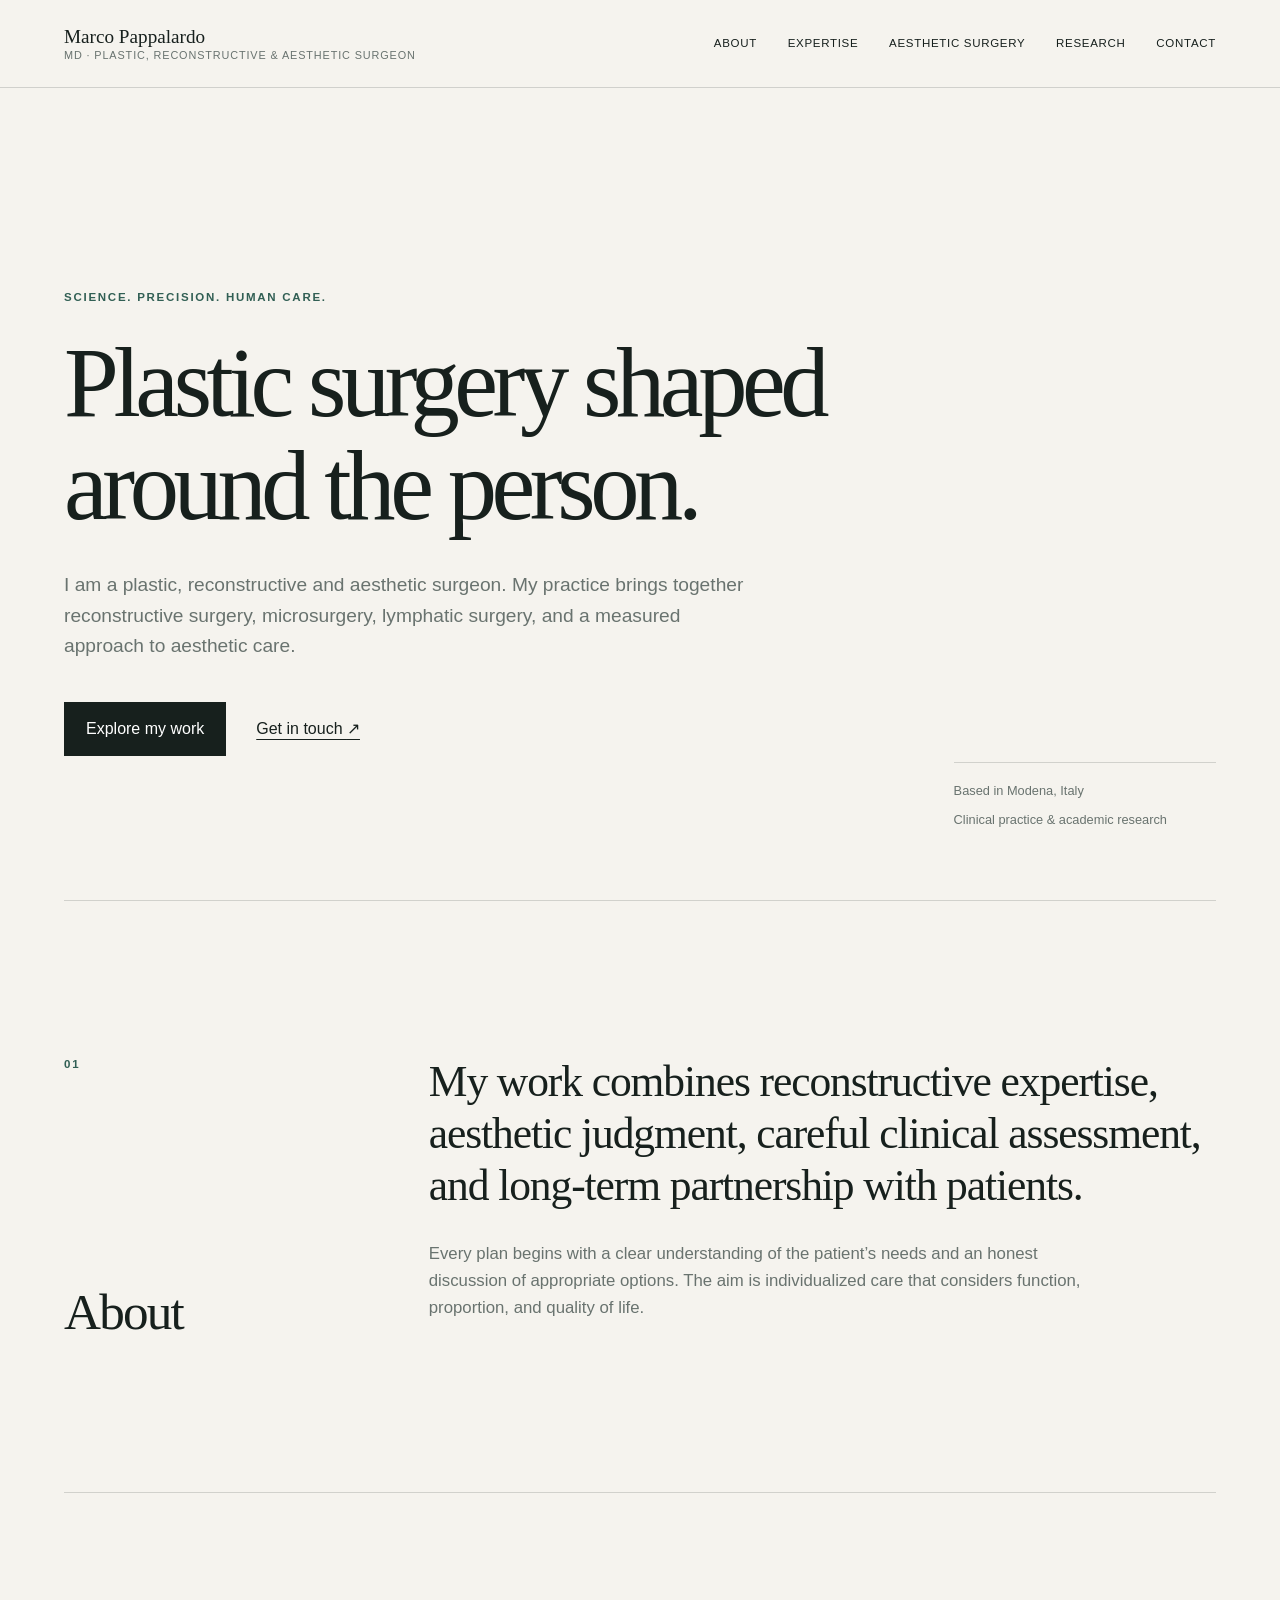
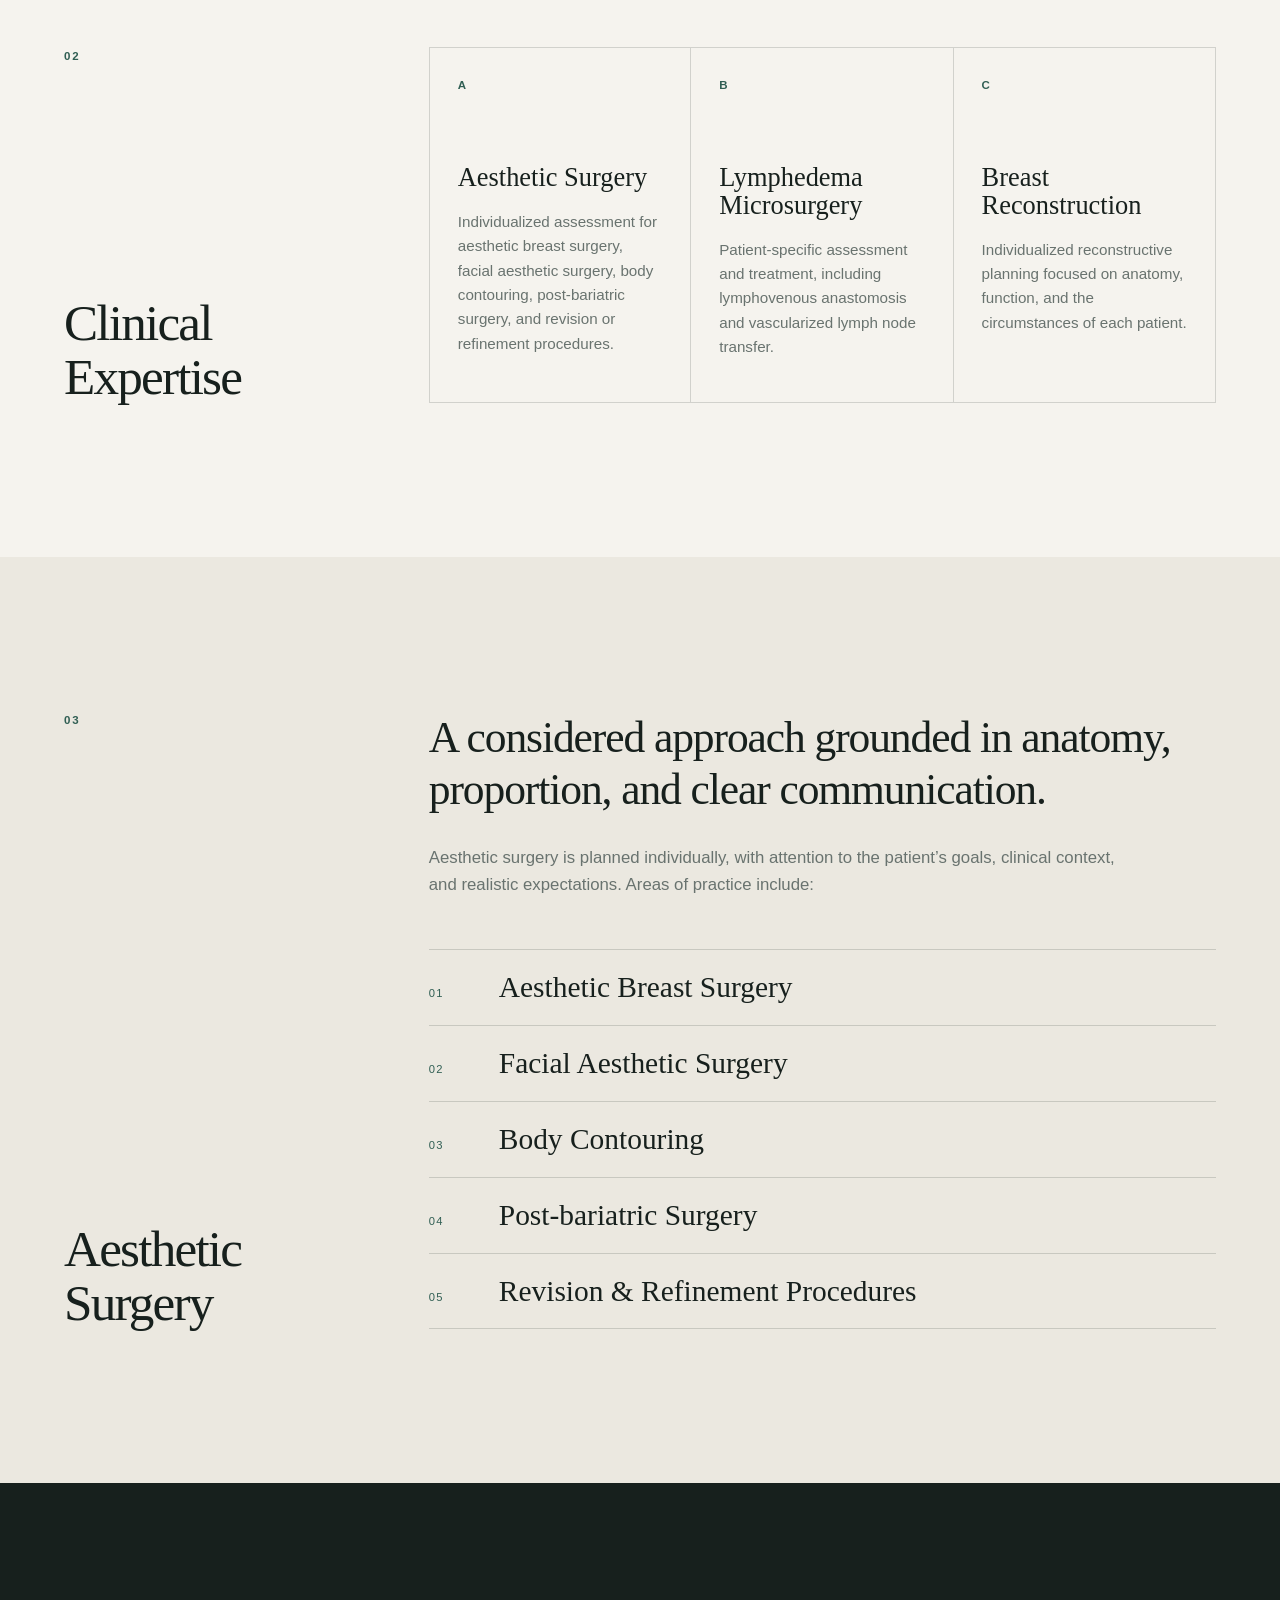
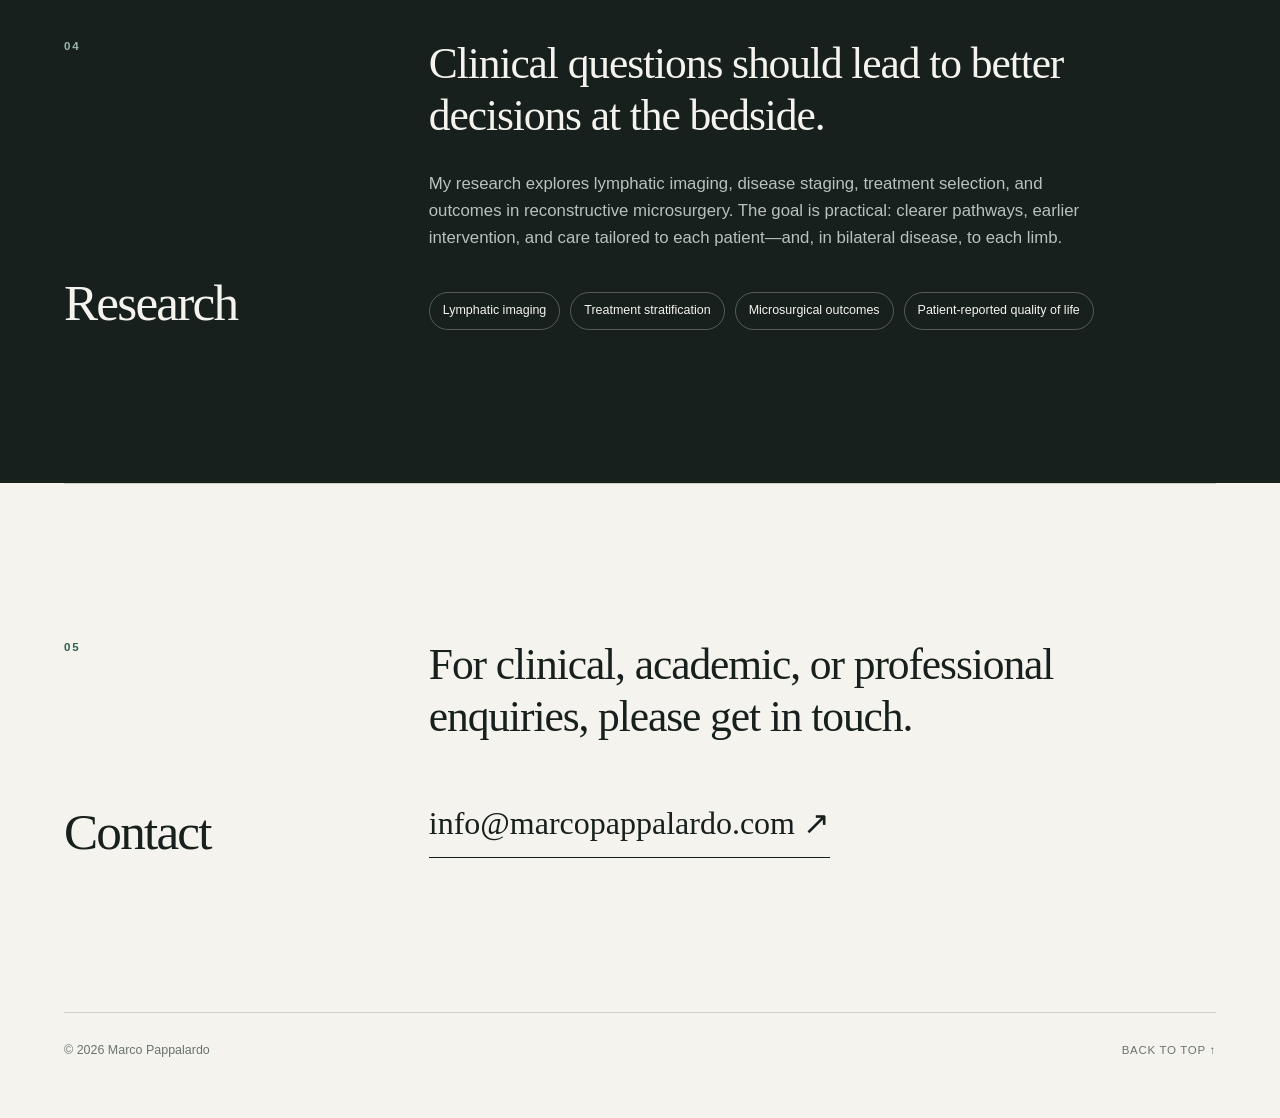
==== commit b71160b1: "Refine clinical expertise positioning" ====
--- a/index.html
+++ b/index.html
@@ -43,10 +43,9 @@
     <section id="expertise" class="section">
       <div class="section-heading"><p class="section-number">02</p><h2>Clinical Expertise</h2></div>
       <div class="section-content expertise-grid">
-        <article class="expertise-card"><p class="card-index">A</p><h3>Reconstructive Surgery</h3><p>Thoughtful restoration of form and function following cancer treatment, trauma, or congenital conditions.</p></article>
-        <article class="expertise-card"><p class="card-index">B</p><h3>Breast Reconstruction</h3><p>Individualized reconstructive planning focused on anatomy, function, and the circumstances of each patient.</p></article>
-        <article class="expertise-card"><p class="card-index">C</p><h3>Microsurgery</h3><p>Precise reconstruction of complex defects using contemporary microsurgical and supermicrosurgical techniques.</p></article>
-        <article class="expertise-card"><p class="card-index">D</p><h3>Lymphedema Surgery</h3><p>Patient-specific assessment and treatment, including lymphovenous anastomosis and vascularized lymph node transfer.</p></article>
+        <article class="expertise-card"><p class="card-index">A</p><h3>Aesthetic Surgery</h3><p>Individualized assessment for aesthetic breast surgery, facial aesthetic surgery, body contouring, post-bariatric surgery, and revision or refinement procedures.</p></article>
+        <article class="expertise-card"><p class="card-index">B</p><h3>Lymphedema Microsurgery</h3><p>Patient-specific assessment and treatment, including lymphovenous anastomosis and vascularized lymph node transfer.</p></article>
+        <article class="expertise-card"><p class="card-index">C</p><h3>Breast Reconstruction</h3><p>Individualized reconstructive planning focused on anatomy, function, and the circumstances of each patient.</p></article>
       </div>
     </section>
 
--- a/style.css
+++ b/style.css
@@ -206,7 +206,7 @@
 
 .expertise-grid {
   display: grid;
-  grid-template-columns: repeat(2, 1fr);
+  grid-template-columns: repeat(3, 1fr);
   max-width: none;
 }
 
@@ -216,8 +216,7 @@
   border: 1px solid var(--line);
 }
 
-.expertise-card:nth-child(even) { border-left: 0; }
-.expertise-card:nth-child(n + 3) { border-top: 0; }
+.expertise-card + .expertise-card { border-left: 0; }
 
 .expertise-card p:last-child {
   color: var(--muted);
@@ -387,7 +386,7 @@
   .section-number { margin-bottom: 12px; }
   .expertise-grid { grid-template-columns: 1fr; }
   .expertise-card { min-height: 280px; }
-  .expertise-card:nth-child(even) { border-left: 1px solid var(--line); }
+  .expertise-card + .expertise-card { border-left: 1px solid var(--line); }
   .expertise-card:nth-child(n + 2) { border-top: 0; }
   .card-index { margin-bottom: 55px; }
 }
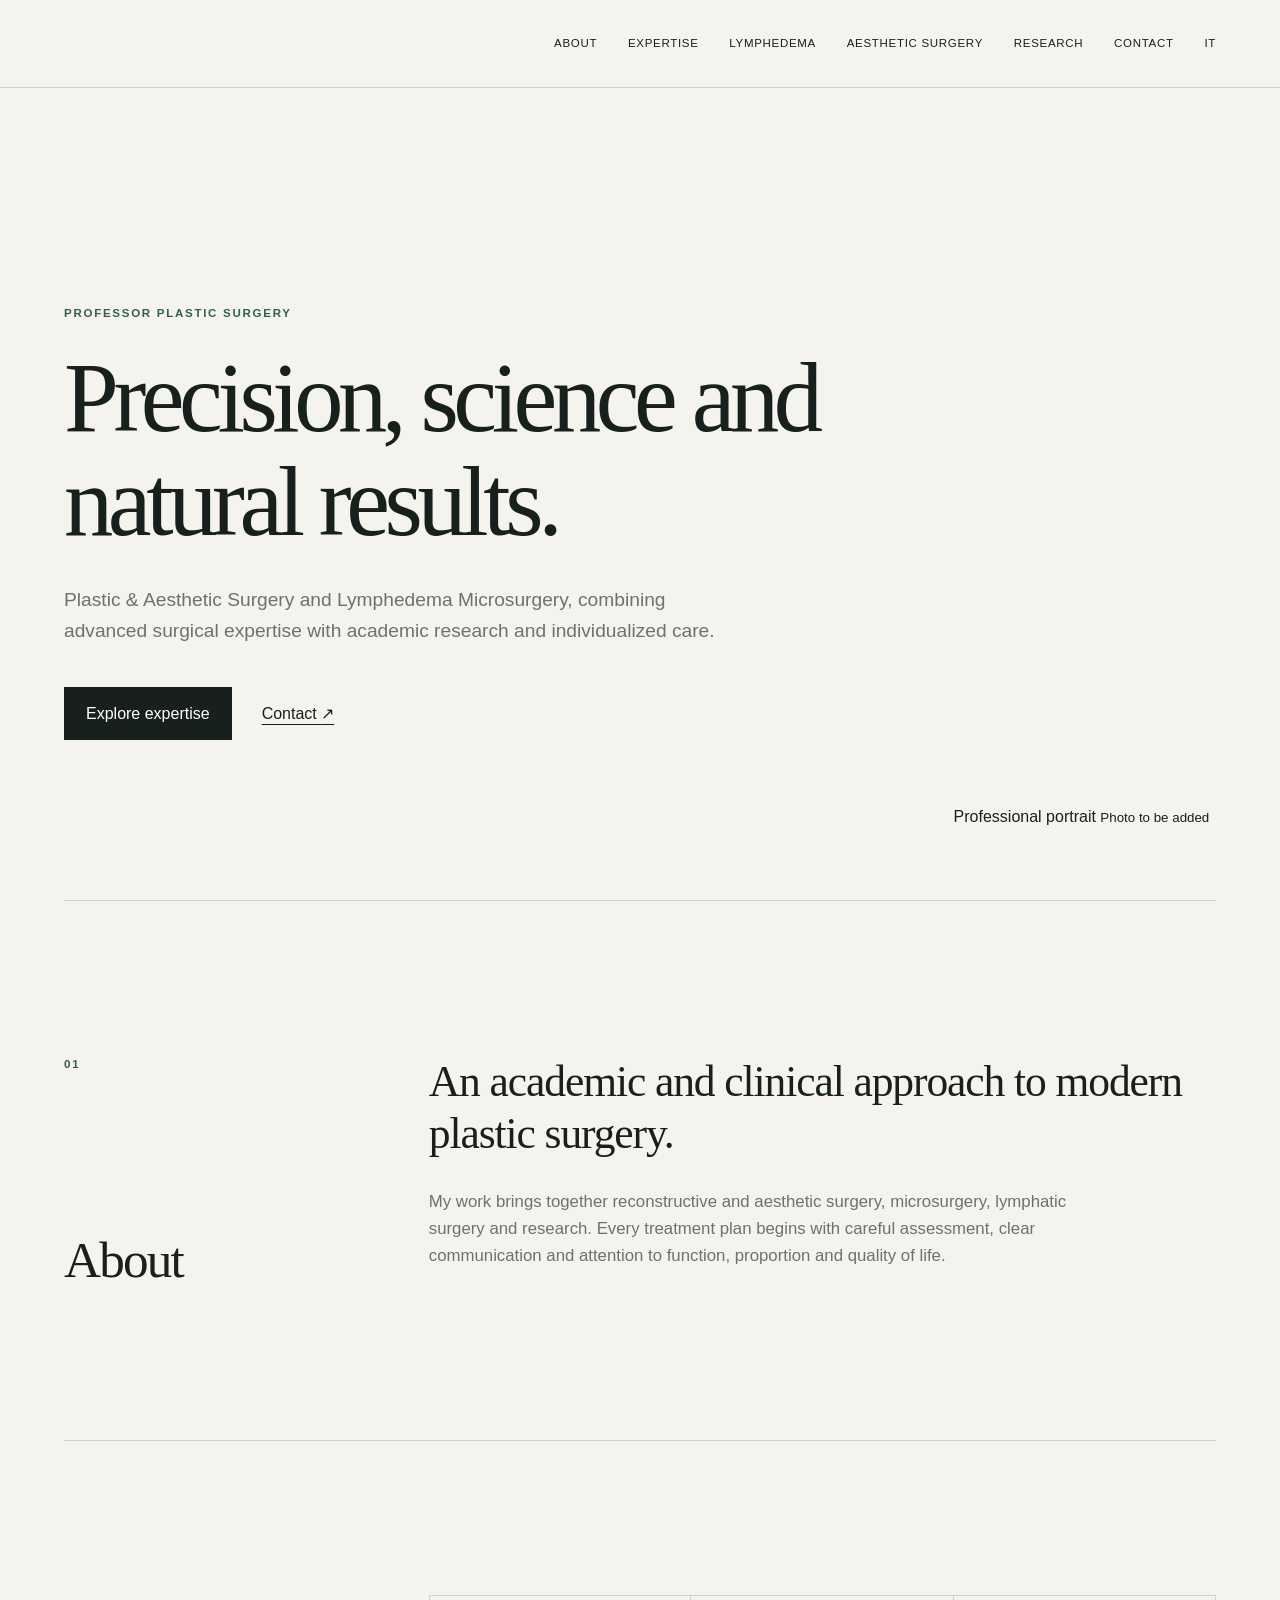
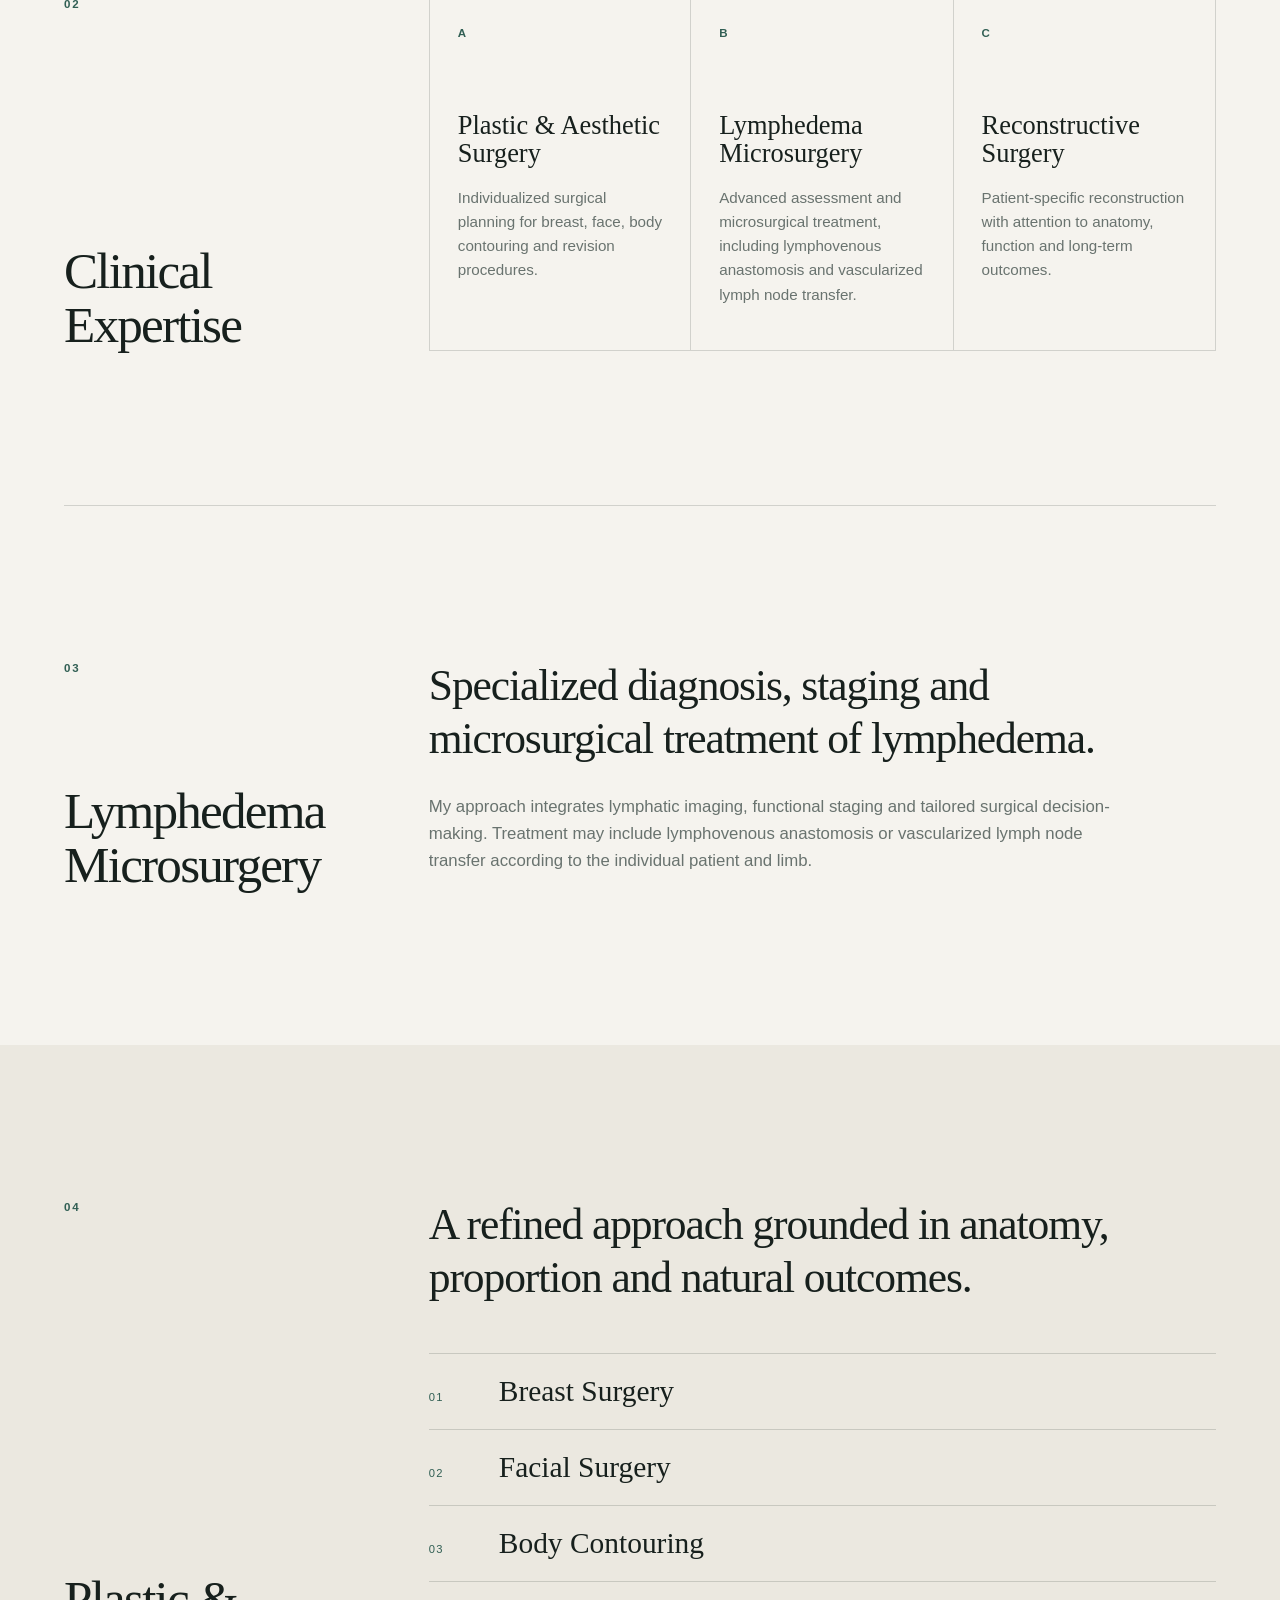
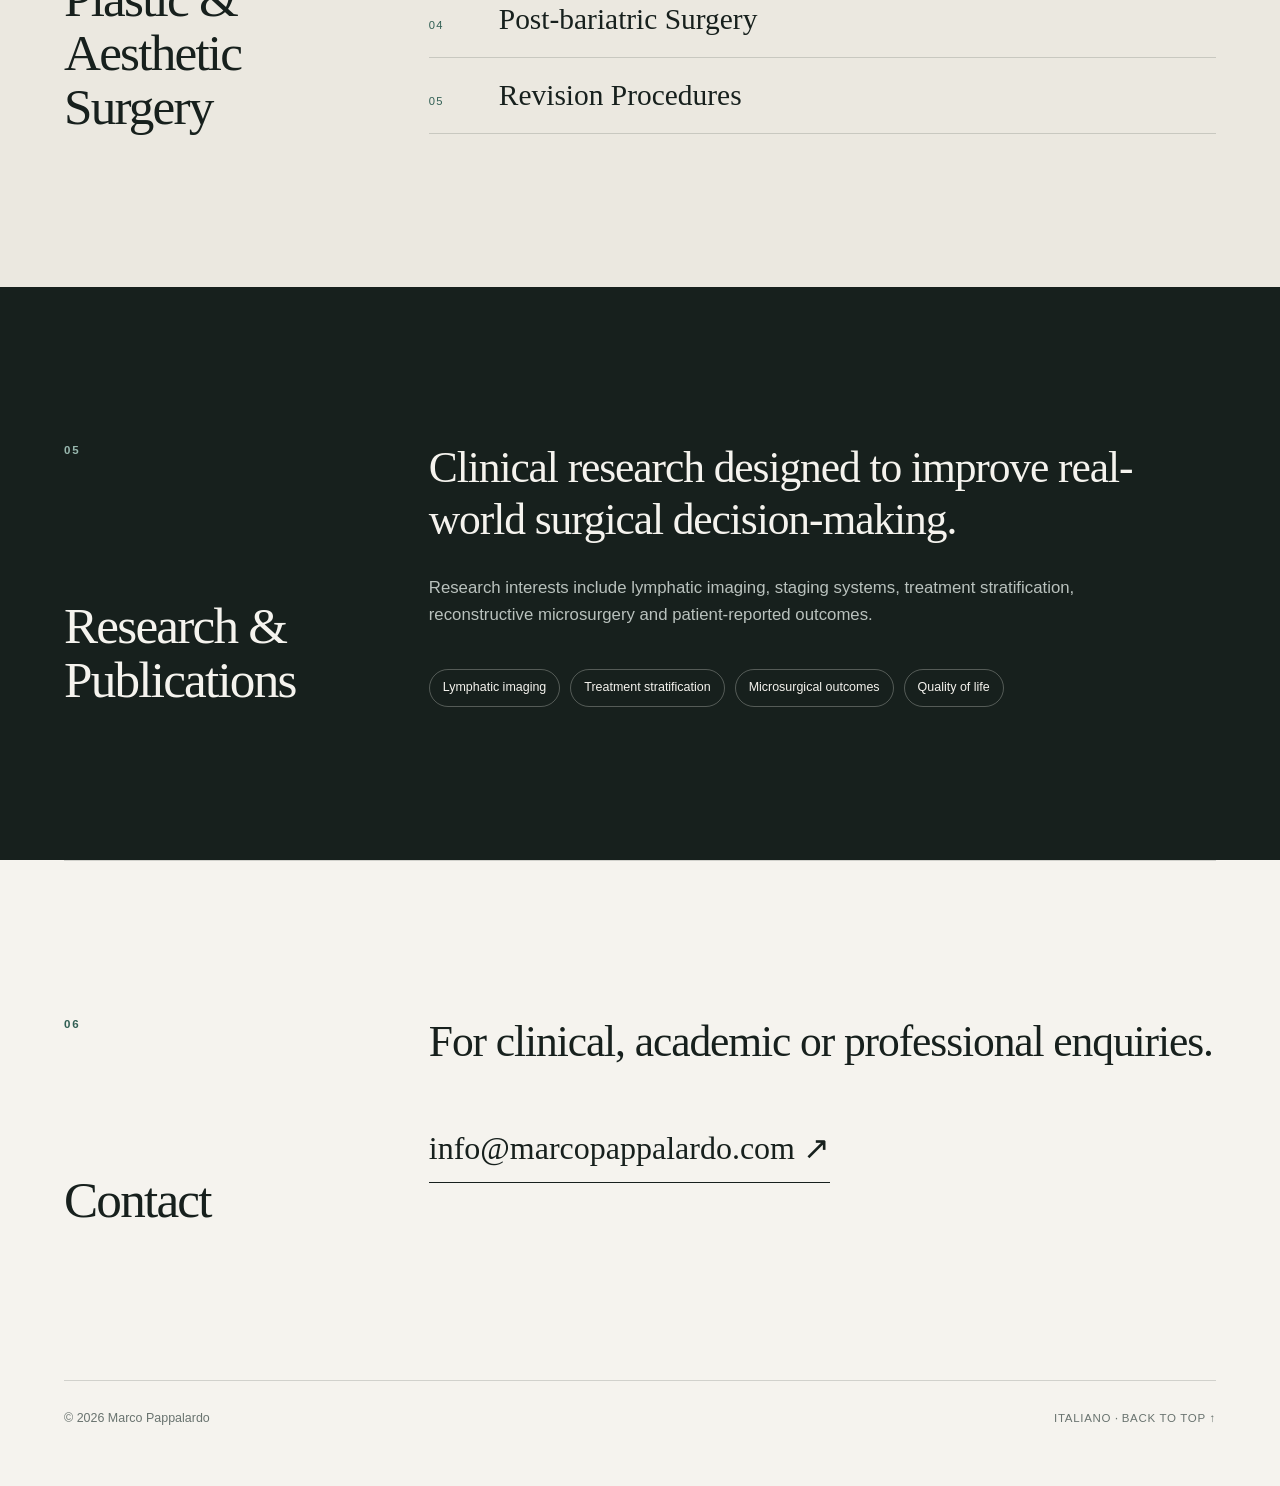
==== commit da1b4aa9: "Add branding and bilingual English homepage" ====
--- a/index.html
+++ b/index.html
@@ -3,81 +3,103 @@
 <head>
   <meta charset="UTF-8">
   <meta name="viewport" content="width=device-width, initial-scale=1.0">
-  <meta name="description" content="Marco Pappalardo — Plastic, Reconstructive & Aesthetic Surgeon with a focus on reconstructive surgery, microsurgery, lymphedema surgery, and considered aesthetic care.">
-  <title>Marco Pappalardo, MD | Plastic, Reconstructive & Aesthetic Surgeon</title>
+  <meta name="description" content="Marco Pappalardo — Professor Plastic Surgery. Plastic & Aesthetic Surgery and Lymphedema Microsurgery.">
+  <title>Marco Pappalardo | Professor Plastic Surgery</title>
   <link rel="stylesheet" href="style.css">
   <script src="script.js" defer></script>
 </head>
 <body>
   <header class="site-header">
     <a class="brand" href="#home" aria-label="Marco Pappalardo home">
-      <span class="brand-name">Marco Pappalardo</span>
-      <span class="brand-title">MD · Plastic, Reconstructive & Aesthetic Surgeon</span>
+      <img src="assets/logo.svg" alt="Marco Pappalardo — Professor Plastic Surgery" class="brand-logo">
     </a>
     <button class="menu-toggle" type="button" aria-expanded="false" aria-controls="site-nav">
       <span class="sr-only">Toggle navigation</span><span></span><span></span>
     </button>
     <nav id="site-nav" class="site-nav" aria-label="Primary navigation">
-      <a href="#about">About</a><a href="#expertise">Expertise</a><a href="#aesthetic">Aesthetic Surgery</a><a href="#research">Research</a><a href="#contact">Contact</a>
+      <a href="#about">About</a>
+      <a href="#expertise">Expertise</a>
+      <a href="#lymphedema">Lymphedema</a>
+      <a href="#aesthetic">Aesthetic Surgery</a>
+      <a href="#research">Research</a>
+      <a href="#contact">Contact</a>
+      <a class="lang-switch" href="it/" lang="it">IT</a>
     </nav>
   </header>
+
   <main>
     <section id="home" class="hero">
       <div class="hero-content">
-        <p class="eyebrow">Science. Precision. Human care.</p>
-        <h1>Plastic surgery shaped around the person.</h1>
-        <p class="hero-copy">I am a plastic, reconstructive and aesthetic surgeon. My practice brings together reconstructive surgery, microsurgery, lymphatic surgery, and a measured approach to aesthetic care.</p>
-        <div class="hero-actions"><a class="button button-primary" href="#expertise">Explore my work</a><a class="text-link" href="#contact">Get in touch <span aria-hidden="true">↗</span></a></div>
+        <p class="eyebrow">Professor Plastic Surgery</p>
+        <h1>Precision, science and natural results.</h1>
+        <p class="hero-copy">Plastic & Aesthetic Surgery and Lymphedema Microsurgery, combining advanced surgical expertise with academic research and individualized care.</p>
+        <div class="hero-actions">
+          <a class="button button-primary" href="#expertise">Explore expertise</a>
+          <a class="text-link" href="#contact">Contact <span aria-hidden="true">↗</span></a>
+        </div>
       </div>
-      <div class="hero-note" aria-label="Professional focus"><span>Based in Modena, Italy</span><span>Clinical practice & academic research</span></div>
+      <div class="hero-portrait" aria-label="Professional portrait placeholder">
+        <div class="portrait-placeholder">
+          <span>Professional portrait</span>
+          <small>Photo to be added</small>
+        </div>
+      </div>
     </section>
 
     <section id="about" class="section section-about">
       <div class="section-heading"><p class="section-number">01</p><h2>About</h2></div>
       <div class="section-content">
-        <p class="lead">My work combines reconstructive expertise, aesthetic judgment, careful clinical assessment, and long-term partnership with patients.</p>
-        <p>Every plan begins with a clear understanding of the patient’s needs and an honest discussion of appropriate options. The aim is individualized care that considers function, proportion, and quality of life.</p>
+        <p class="lead">An academic and clinical approach to modern plastic surgery.</p>
+        <p>My work brings together reconstructive and aesthetic surgery, microsurgery, lymphatic surgery and research. Every treatment plan begins with careful assessment, clear communication and attention to function, proportion and quality of life.</p>
       </div>
     </section>
 
     <section id="expertise" class="section">
       <div class="section-heading"><p class="section-number">02</p><h2>Clinical Expertise</h2></div>
       <div class="section-content expertise-grid">
-        <article class="expertise-card"><p class="card-index">A</p><h3>Aesthetic Surgery</h3><p>Individualized assessment for aesthetic breast surgery, facial aesthetic surgery, body contouring, post-bariatric surgery, and revision or refinement procedures.</p></article>
-        <article class="expertise-card"><p class="card-index">B</p><h3>Lymphedema Microsurgery</h3><p>Patient-specific assessment and treatment, including lymphovenous anastomosis and vascularized lymph node transfer.</p></article>
-        <article class="expertise-card"><p class="card-index">C</p><h3>Breast Reconstruction</h3><p>Individualized reconstructive planning focused on anatomy, function, and the circumstances of each patient.</p></article>
+        <article class="expertise-card"><p class="card-index">A</p><h3>Plastic & Aesthetic Surgery</h3><p>Individualized surgical planning for breast, face, body contouring and revision procedures.</p></article>
+        <article class="expertise-card"><p class="card-index">B</p><h3>Lymphedema Microsurgery</h3><p>Advanced assessment and microsurgical treatment, including lymphovenous anastomosis and vascularized lymph node transfer.</p></article>
+        <article class="expertise-card"><p class="card-index">C</p><h3>Reconstructive Surgery</h3><p>Patient-specific reconstruction with attention to anatomy, function and long-term outcomes.</p></article>
+      </div>
+    </section>
+
+    <section id="lymphedema" class="section section-highlight">
+      <div class="section-heading"><p class="section-number">03</p><h2>Lymphedema Microsurgery</h2></div>
+      <div class="section-content">
+        <p class="lead">Specialized diagnosis, staging and microsurgical treatment of lymphedema.</p>
+        <p>My approach integrates lymphatic imaging, functional staging and tailored surgical decision-making. Treatment may include lymphovenous anastomosis or vascularized lymph node transfer according to the individual patient and limb.</p>
       </div>
     </section>
 
     <section id="aesthetic" class="section section-aesthetic">
-      <div class="section-heading"><p class="section-number">03</p><h2>Aesthetic Surgery</h2></div>
+      <div class="section-heading"><p class="section-number">04</p><h2>Plastic & Aesthetic Surgery</h2></div>
       <div class="section-content">
-        <p class="lead">A considered approach grounded in anatomy, proportion, and clear communication.</p>
-        <p>Aesthetic surgery is planned individually, with attention to the patient’s goals, clinical context, and realistic expectations. Areas of practice include:</p>
+        <p class="lead">A refined approach grounded in anatomy, proportion and natural outcomes.</p>
         <div class="aesthetic-list">
-          <article><span>01</span><h3>Aesthetic Breast Surgery</h3></article>
-          <article><span>02</span><h3>Facial Aesthetic Surgery</h3></article>
+          <article><span>01</span><h3>Breast Surgery</h3></article>
+          <article><span>02</span><h3>Facial Surgery</h3></article>
           <article><span>03</span><h3>Body Contouring</h3></article>
           <article><span>04</span><h3>Post-bariatric Surgery</h3></article>
-          <article><span>05</span><h3>Revision & Refinement Procedures</h3></article>
+          <article><span>05</span><h3>Revision Procedures</h3></article>
         </div>
       </div>
     </section>
 
     <section id="research" class="section section-research">
-      <div class="section-heading"><p class="section-number">04</p><h2>Research</h2></div>
+      <div class="section-heading"><p class="section-number">05</p><h2>Research & Publications</h2></div>
       <div class="section-content">
-        <p class="lead">Clinical questions should lead to better decisions at the bedside.</p>
-        <p>My research explores lymphatic imaging, disease staging, treatment selection, and outcomes in reconstructive microsurgery. The goal is practical: clearer pathways, earlier intervention, and care tailored to each patient—and, in bilateral disease, to each limb.</p>
-        <div class="research-topics" aria-label="Research areas"><span>Lymphatic imaging</span><span>Treatment stratification</span><span>Microsurgical outcomes</span><span>Patient-reported quality of life</span></div>
+        <p class="lead">Clinical research designed to improve real-world surgical decision-making.</p>
+        <p>Research interests include lymphatic imaging, staging systems, treatment stratification, reconstructive microsurgery and patient-reported outcomes.</p>
+        <div class="research-topics"><span>Lymphatic imaging</span><span>Treatment stratification</span><span>Microsurgical outcomes</span><span>Quality of life</span></div>
       </div>
     </section>
 
     <section id="contact" class="section section-contact">
-      <div class="section-heading"><p class="section-number">05</p><h2>Contact</h2></div>
-      <div class="section-content"><p class="lead">For clinical, academic, or professional enquiries, please get in touch.</p><a class="contact-link" href="mailto:info@marcopappalardo.com">info@marcopappalardo.com <span aria-hidden="true">↗</span></a></div>
+      <div class="section-heading"><p class="section-number">06</p><h2>Contact</h2></div>
+      <div class="section-content"><p class="lead">For clinical, academic or professional enquiries.</p><a class="contact-link" href="mailto:info@marcopappalardo.com">info@marcopappalardo.com <span aria-hidden="true">↗</span></a></div>
     </section>
   </main>
-  <footer class="site-footer"><p>© <span id="year"></span> Marco Pappalardo</p><a href="#home">Back to top ↑</a></footer>
+
+  <footer class="site-footer"><p>© <span id="year"></span> Marco Pappalardo</p><div><a href="it/" lang="it">Italiano</a> · <a href="#home">Back to top ↑</a></div></footer>
 </body>
 </html>
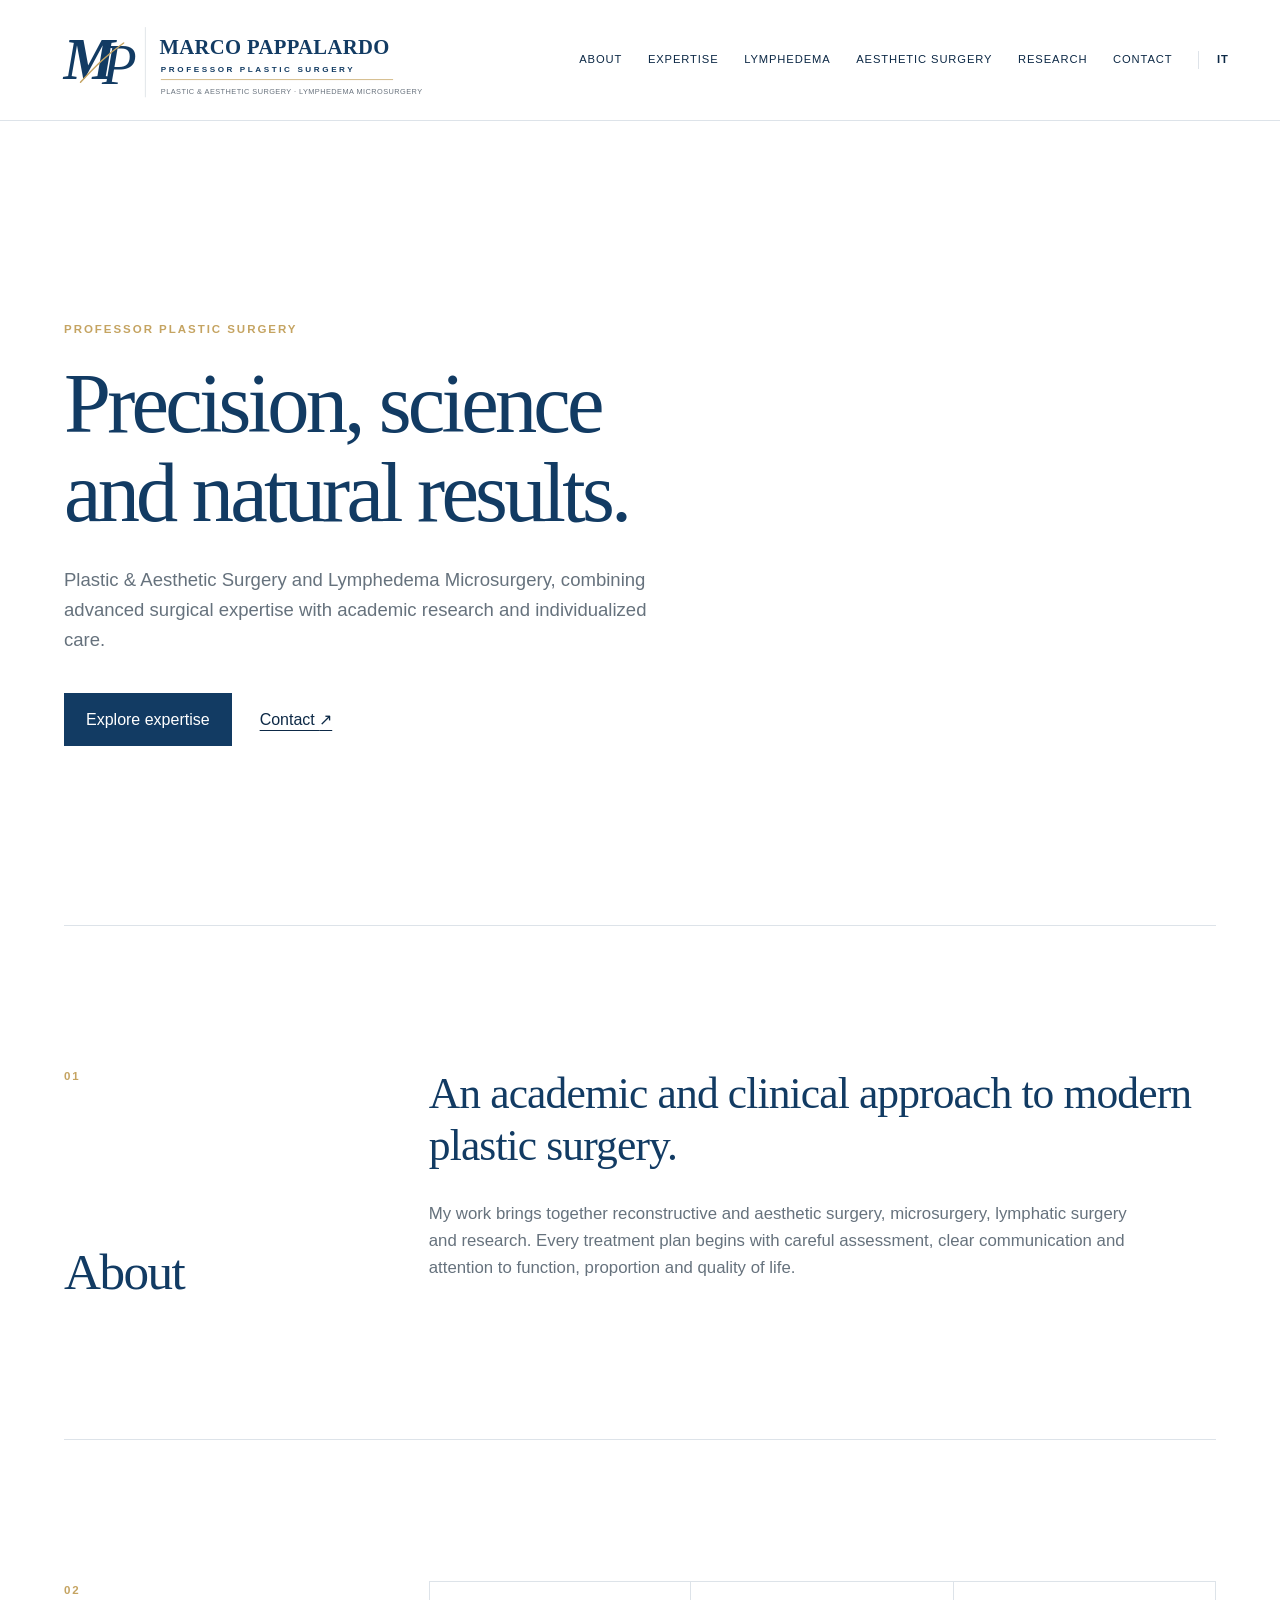
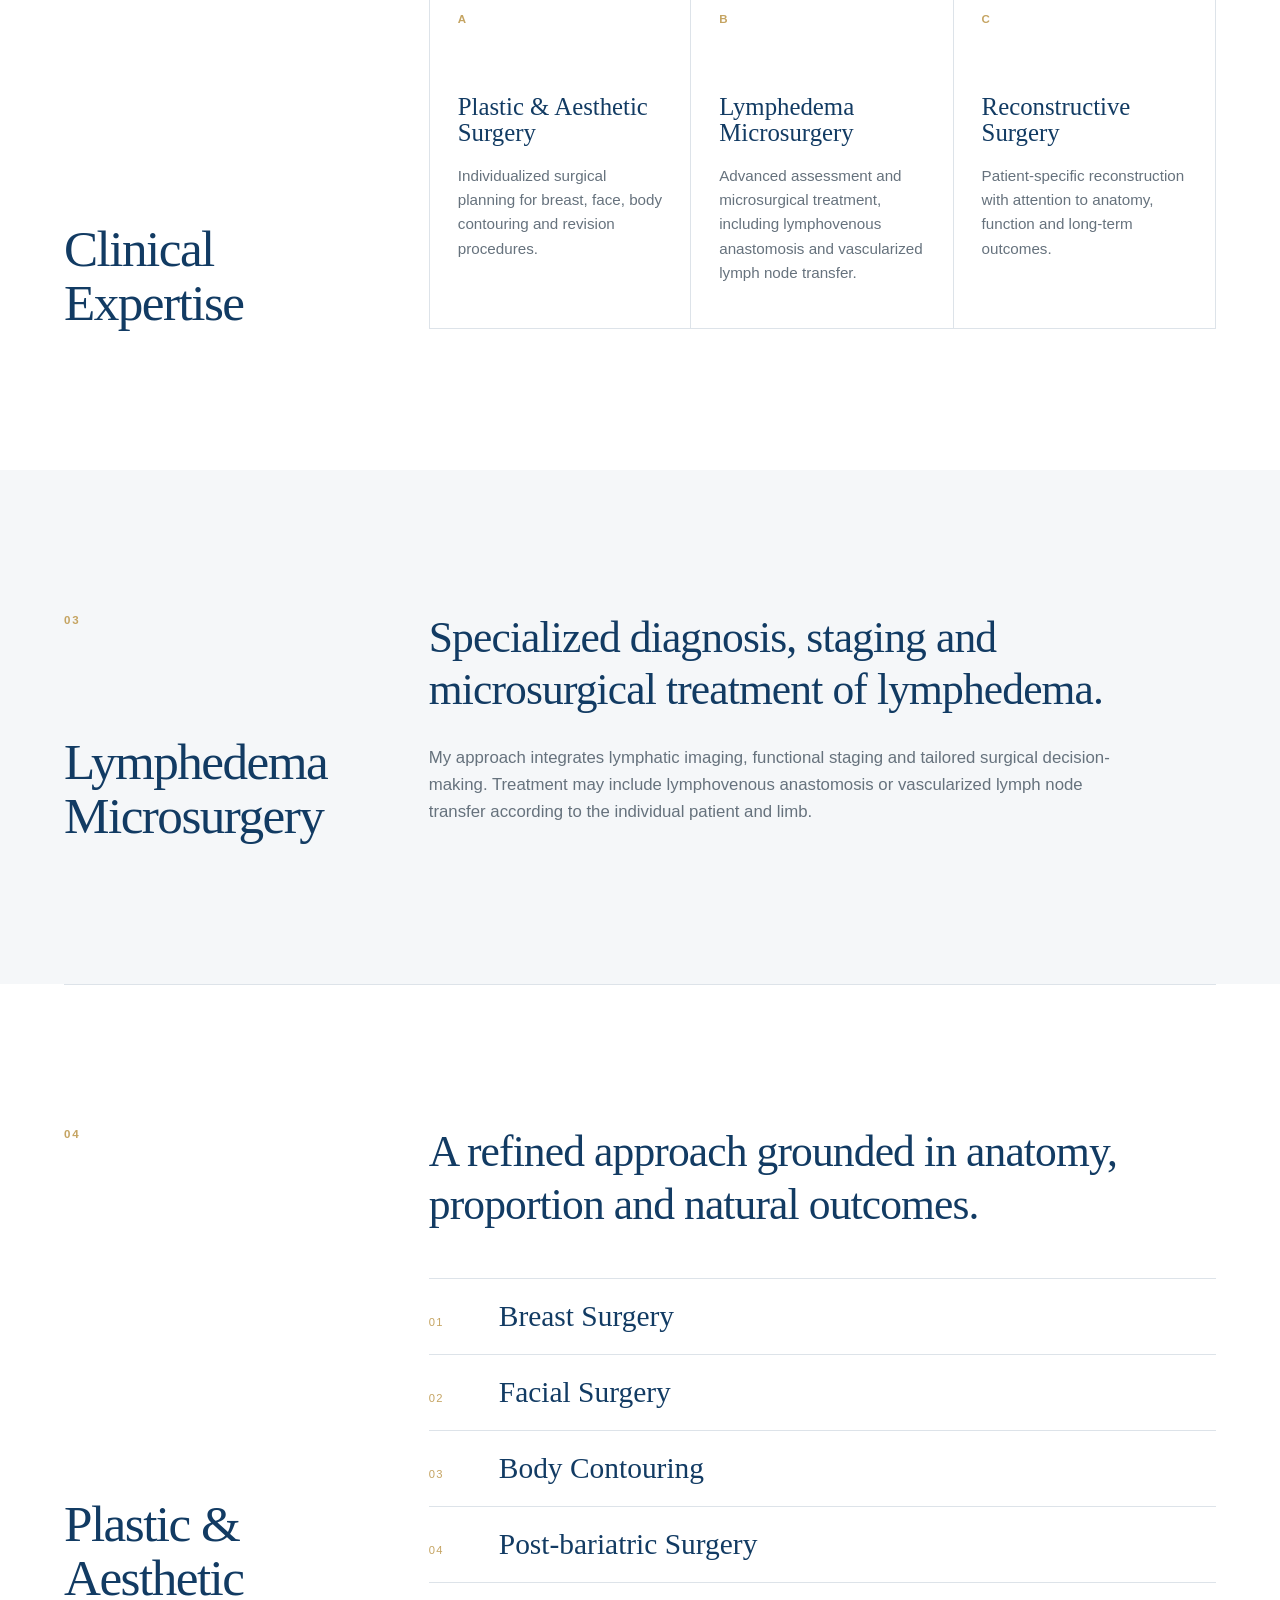
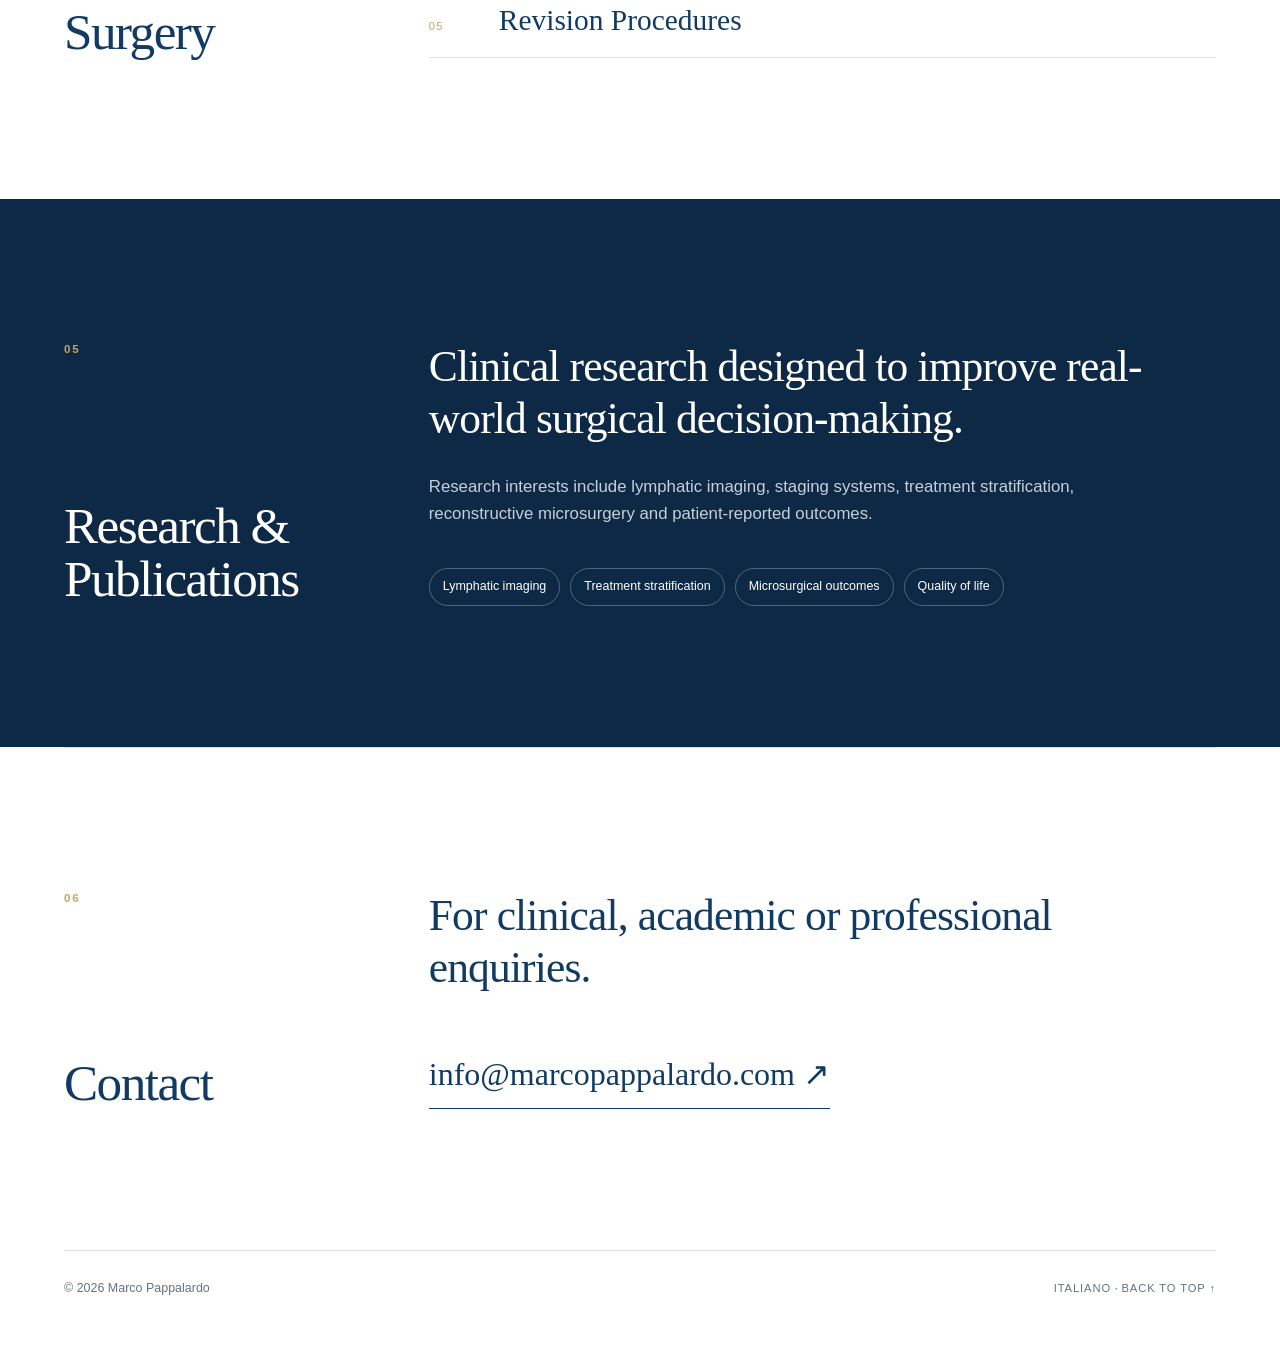
==== commit e726aa6e: "Use professional portrait on English homepage" ====
--- a/index.html
+++ b/index.html
@@ -38,11 +38,8 @@
           <a class="text-link" href="#contact">Contact <span aria-hidden="true">↗</span></a>
         </div>
       </div>
-      <div class="hero-portrait" aria-label="Professional portrait placeholder">
-        <div class="portrait-placeholder">
-          <span>Professional portrait</span>
-          <small>Photo to be added</small>
-        </div>
+      <div class="hero-portrait">
+        <img src="assets/marco-pappalardo-portrait.webp" alt="Professor Marco Pappalardo" class="portrait-photo" width="420" height="525">
       </div>
     </section>
 
--- a/style.css
+++ b/style.css
@@ -1,27 +1,25 @@
 :root {
-  --ink: #17201d;
-  --muted: #69736f;
-  --paper: #f5f3ee;
-  --surface: #ebe8e0;
-  --accent: #315f54;
-  --line: rgba(23, 32, 29, 0.16);
+  --navy: #123b63;
+  --navy-dark: #0d2946;
+  --muted: #66727d;
+  --paper: #ffffff;
+  --surface: #f5f7f9;
+  --gold: #c5a462;
+  --line: rgba(18, 59, 99, 0.14);
   --white: #fff;
-  --max-width: 1200px;
+  --max-width: 1240px;
 }
 
 * { box-sizing: border-box; }
-
 html { scroll-behavior: smooth; }
-
 body {
   margin: 0;
   background: var(--paper);
-  color: var(--ink);
+  color: var(--navy-dark);
   font-family: Arial, Helvetica, sans-serif;
   line-height: 1.6;
   -webkit-font-smoothing: antialiased;
 }
-
 a { color: inherit; }
 button, a { -webkit-tap-highlight-color: transparent; }
 
@@ -32,366 +30,97 @@
   display: flex;
   align-items: center;
   justify-content: space-between;
-  min-height: 88px;
-  padding: 20px max(5vw, calc((100vw - var(--max-width)) / 2));
-  background: rgba(245, 243, 238, 0.94);
+  min-height: 96px;
+  padding: 12px max(4vw, calc((100vw - var(--max-width)) / 2));
+  background: rgba(255,255,255,.96);
   border-bottom: 1px solid var(--line);
   backdrop-filter: blur(14px);
 }
-
-.brand {
-  display: flex;
-  flex-direction: column;
-  text-decoration: none;
-  line-height: 1.25;
+.brand { display: block; text-decoration: none; }
+.brand-logo { display: block; width: clamp(310px, 34vw, 470px); height: auto; }
+.site-nav { display: flex; gap: clamp(14px, 2vw, 28px); align-items: center; }
+.site-nav a, .site-footer a {
+  font-size: .7rem; letter-spacing: .08em; text-decoration: none; text-transform: uppercase;
 }
-
-.brand-name {
-  font-family: Georgia, "Times New Roman", serif;
-  font-size: 1.2rem;
-}
-
-.brand-title {
-  color: var(--muted);
-  font-size: 0.68rem;
-  letter-spacing: 0.08em;
-  text-transform: uppercase;
-}
-
-.site-nav {
-  display: flex;
-  gap: clamp(16px, 2.4vw, 34px);
-}
-
-.site-nav a,
-.site-footer a {
-  font-size: 0.72rem;
-  letter-spacing: 0.06em;
-  text-decoration: none;
-  text-transform: uppercase;
-}
-
-.site-nav a:hover,
-.site-nav a:focus-visible,
-.site-footer a:hover,
-.site-footer a:focus-visible { color: var(--accent); }
-
+.site-nav a:hover, .site-nav a:focus-visible, .site-footer a:hover, .site-footer a:focus-visible { color: var(--gold); }
+.lang-switch { border-left: 1px solid var(--line); padding-left: 18px; font-weight: 700; }
 .menu-toggle { display: none; }
 
 .hero {
   display: grid;
-  grid-template-columns: minmax(0, 3fr) minmax(220px, 1fr);
-  gap: clamp(50px, 8vw, 120px);
-  min-height: calc(100vh - 88px);
+  grid-template-columns: minmax(0, 1.15fr) minmax(320px, .85fr);
+  gap: clamp(48px, 7vw, 110px);
+  min-height: calc(100vh - 96px);
   max-width: var(--max-width);
   margin: 0 auto;
-  padding: clamp(90px, 14vh, 160px) 0 70px;
-  align-items: end;
+  padding: clamp(70px, 10vh, 120px) 0 70px;
+  align-items: center;
 }
-
-.hero-content { align-self: center; }
-
-.eyebrow,
-.section-number,
-.card-index {
-  margin: 0 0 24px;
-  color: var(--accent);
-  font-size: 0.72rem;
-  font-weight: 700;
-  letter-spacing: 0.15em;
-  text-transform: uppercase;
+.eyebrow, .section-number, .card-index {
+  margin: 0 0 22px; color: var(--gold); font-size: .72rem; font-weight: 700; letter-spacing: .17em; text-transform: uppercase;
 }
-
-h1, h2, h3, p { margin-top: 0; }
-
-h1, h2, h3 {
-  font-family: Georgia, "Times New Roman", serif;
-  font-weight: 400;
-  line-height: 1.05;
+h1,h2,h3,p { margin-top: 0; }
+h1,h2,h3 { font-family: Georgia, "Times New Roman", serif; font-weight: 400; line-height: 1.05; }
+h1 { max-width: 850px; margin-bottom: 28px; font-size: clamp(3.15rem, 6.6vw, 6.6rem); letter-spacing: -.045em; color: var(--navy); }
+h2 { margin-bottom: 0; font-size: clamp(2.2rem, 4vw, 4rem); letter-spacing: -.03em; color: var(--navy); }
+h3 { margin-bottom: 18px; font-size: 1.55rem; color: var(--navy); }
+.hero-copy { max-width: 690px; margin-bottom: 38px; color: var(--muted); font-size: clamp(1.05rem,1.45vw,1.22rem); }
+.hero-actions { display:flex; align-items:center; gap:28px; flex-wrap:wrap; }
+.button { display:inline-flex; padding:14px 22px; text-decoration:none; }
+.button-primary { background:var(--navy); color:var(--white); }
+.button-primary:hover,.button-primary:focus-visible { background:var(--gold); color:var(--navy-dark); }
+.text-link { text-underline-offset:5px; text-decoration-thickness:1px; }
+.hero-portrait { display:flex; justify-content:flex-end; }
+.portrait-placeholder {
+  width:min(100%,430px); aspect-ratio:4/5; border:1px solid var(--line); background:linear-gradient(145deg,#f7f9fb,#e9eef3);
+  display:flex; flex-direction:column; align-items:center; justify-content:center; text-align:center; color:var(--muted); letter-spacing:.08em; text-transform:uppercase;
 }
-
-h1 {
-  max-width: 900px;
-  margin-bottom: 32px;
-  font-size: clamp(3.25rem, 7.7vw, 7.2rem);
-  letter-spacing: -0.055em;
-}
-
-h2 {
-  margin-bottom: 0;
-  font-size: clamp(2.2rem, 4vw, 4rem);
-  letter-spacing: -0.035em;
-}
-
-h3 {
-  margin-bottom: 18px;
-  font-size: 1.65rem;
-}
-
-.hero-copy {
-  max-width: 690px;
-  margin-bottom: 40px;
-  color: var(--muted);
-  font-size: clamp(1.05rem, 1.5vw, 1.25rem);
-}
-
-.hero-actions {
-  display: flex;
-  align-items: center;
-  gap: 30px;
-  flex-wrap: wrap;
-}
-
-.button {
-  display: inline-flex;
-  padding: 14px 22px;
-  text-decoration: none;
-}
-
-.button-primary {
-  background: var(--ink);
-  color: var(--white);
-}
-
-.button-primary:hover,
-.button-primary:focus-visible { background: var(--accent); }
-
-.text-link {
-  text-underline-offset: 5px;
-  text-decoration-thickness: 1px;
-}
-
-.hero-note {
-  display: grid;
-  gap: 8px;
-  padding-top: 18px;
-  border-top: 1px solid var(--line);
-  color: var(--muted);
-  font-size: 0.8rem;
-}
+.portrait-placeholder span { font-family:Georgia,"Times New Roman",serif; font-size:1.25rem; color:var(--navy); text-transform:none; letter-spacing:0; }
+.portrait-placeholder small { margin-top:8px; font-size:.65rem; }
 
 .section {
-  display: grid;
-  grid-template-columns: minmax(210px, 1fr) minmax(0, 3fr);
-  gap: clamp(50px, 8vw, 120px);
-  max-width: var(--max-width);
-  margin: 0 auto;
-  padding: clamp(90px, 12vw, 160px) 0;
-  border-top: 1px solid var(--line);
+  display:grid; grid-template-columns:minmax(210px,1fr) minmax(0,3fr); gap:clamp(50px,8vw,120px); max-width:var(--max-width); margin:0 auto;
+  padding:clamp(90px,11vw,150px) 0; border-top:1px solid var(--line);
 }
+.section-heading { display:flex; flex-direction:column; justify-content:space-between; }
+.section-content { max-width:820px; font-size:1.05rem; }
+.section-content > p:not(.lead) { max-width:700px; color:var(--muted); }
+.lead { margin-bottom:30px; font-family:Georgia,"Times New Roman",serif; font-size:clamp(1.8rem,3.4vw,3.2rem); line-height:1.2; letter-spacing:-.02em; color:var(--navy); }
+.expertise-grid { display:grid; grid-template-columns:repeat(3,1fr); max-width:none; }
+.expertise-card { min-height:315px; padding:28px; border:1px solid var(--line); background:#fff; }
+.expertise-card + .expertise-card { border-left:0; }
+.expertise-card p:last-child { color:var(--muted); font-size:.95rem; }
+.card-index { margin-bottom:65px; }
+.section-highlight { background:var(--surface); box-shadow:50vw 0 var(--surface),-50vw 0 var(--surface); border-top:0; }
+.section-aesthetic { background:#fff; }
+.aesthetic-list { margin-top:48px; border-top:1px solid var(--line); }
+.aesthetic-list article { display:grid; grid-template-columns:52px 1fr; gap:18px; align-items:baseline; padding:22px 0; border-bottom:1px solid var(--line); }
+.aesthetic-list span { color:var(--gold); font-size:.7rem; letter-spacing:.12em; }
+.aesthetic-list h3 { margin:0; font-size:clamp(1.4rem,2.3vw,2rem); }
+.section-research { color:#fff; background:var(--navy-dark); box-shadow:50vw 0 var(--navy-dark),-50vw 0 var(--navy-dark); border-top:0; }
+.section-research h2,.section-research .lead { color:#fff; }
+.section-research .section-number { color:var(--gold); }
+.section-research .section-content > p:not(.lead) { color:#c6d0da; }
+.research-topics { display:flex; gap:10px; margin-top:40px; flex-wrap:wrap; }
+.research-topics span { padding:8px 13px; border:1px solid rgba(255,255,255,.28); border-radius:999px; font-size:.78rem; }
+.section-contact { min-height:500px; }
+.contact-link { display:inline-block; margin-top:26px; padding-bottom:8px; border-bottom:1px solid currentColor; font-family:Georgia,"Times New Roman",serif; font-size:clamp(1.3rem,2.5vw,2.2rem); text-decoration:none; color:var(--navy); }
+.contact-link:hover,.contact-link:focus-visible { color:var(--gold); }
+.site-footer { display:flex; justify-content:space-between; max-width:var(--max-width); margin:0 auto; padding:28px 0 44px; border-top:1px solid var(--line); color:var(--muted); font-size:.78rem; }
+.sr-only { position:absolute; width:1px; height:1px; padding:0; margin:-1px; overflow:hidden; clip:rect(0,0,0,0); white-space:nowrap; border:0; }
 
-.section-heading {
-  display: flex;
-  flex-direction: column;
-  justify-content: space-between;
+@media (max-width:1280px){ .hero,.section,.site-footer{margin-inline:5vw;} }
+@media (max-width:980px){ .brand-logo{width:300px;} .site-nav{gap:12px;} .site-nav a{font-size:.62rem;} }
+@media (max-width:820px){
+  .site-header{min-height:80px;} .brand-logo{width:250px;}
+  .menu-toggle{display:grid;gap:6px;width:42px;height:42px;padding:12px 8px;background:transparent;border:0;cursor:pointer;}
+  .menu-toggle span:not(.sr-only){display:block;height:1px;background:var(--navy);transition:transform 180ms ease;}
+  .menu-toggle[aria-expanded="true"] span:nth-last-child(2){transform:translateY(3.5px) rotate(45deg);} .menu-toggle[aria-expanded="true"] span:last-child{transform:translateY(-3.5px) rotate(-45deg);}
+  .site-nav{position:absolute;top:80px;left:0;right:0;display:none;flex-direction:column;align-items:flex-start;gap:0;padding:10px 5vw 24px;background:#fff;border-bottom:1px solid var(--line);}
+  .site-nav.is-open{display:flex;} .site-nav a{padding:12px 0;font-size:.72rem;} .lang-switch{border-left:0;padding-left:0;}
+  .hero{grid-template-columns:1fr;gap:55px;min-height:auto;padding-top:75px;} .hero-portrait{justify-content:flex-start;} .portrait-placeholder{max-width:360px;}
+  h1{font-size:clamp(3rem,14vw,5.4rem);} .section{grid-template-columns:1fr;gap:46px;} .section-heading{display:block;} .section-number{margin-bottom:12px;}
+  .expertise-grid{grid-template-columns:1fr;} .expertise-card{min-height:260px;} .expertise-card + .expertise-card{border-left:1px solid var(--line);border-top:0;} .card-index{margin-bottom:50px;}
+  .site-footer{gap:20px;flex-direction:column;}
 }
-
-.section-content {
-  max-width: 820px;
-  font-size: 1.05rem;
-}
-
-.section-content > p:not(.lead) {
-  max-width: 690px;
-  color: var(--muted);
-}
-
-.lead {
-  margin-bottom: 30px;
-  font-family: Georgia, "Times New Roman", serif;
-  font-size: clamp(1.8rem, 3.4vw, 3.2rem);
-  line-height: 1.2;
-  letter-spacing: -0.025em;
-}
-
-.expertise-grid {
-  display: grid;
-  grid-template-columns: repeat(3, 1fr);
-  max-width: none;
-}
-
-.expertise-card {
-  min-height: 320px;
-  padding: 28px;
-  border: 1px solid var(--line);
-}
-
-.expertise-card + .expertise-card { border-left: 0; }
-
-.expertise-card p:last-child {
-  color: var(--muted);
-  font-size: 0.95rem;
-}
-
-.card-index { margin-bottom: 70px; }
-
-.section-aesthetic {
-  background: var(--surface);
-  box-shadow: 50vw 0 var(--surface), -50vw 0 var(--surface);
-  border-top: 0;
-}
-
-.aesthetic-list {
-  margin-top: 50px;
-  border-top: 1px solid var(--line);
-}
-
-.aesthetic-list article {
-  display: grid;
-  grid-template-columns: 52px 1fr;
-  gap: 18px;
-  align-items: baseline;
-  padding: 22px 0;
-  border-bottom: 1px solid var(--line);
-}
-
-.aesthetic-list span {
-  color: var(--accent);
-  font-size: 0.7rem;
-  letter-spacing: 0.12em;
-}
-
-.aesthetic-list h3 {
-  margin: 0;
-  font-size: clamp(1.4rem, 2.3vw, 2rem);
-}
-
-.section-research {
-  color: var(--paper);
-  background: var(--ink);
-  box-shadow: 50vw 0 var(--ink), -50vw 0 var(--ink);
-  border-top: 0;
-}
-
-.section-research .section-number { color: #98b7ae; }
-.section-research .section-content > p:not(.lead) { color: #b9c1bd; }
-
-.research-topics {
-  display: flex;
-  gap: 10px;
-  margin-top: 40px;
-  flex-wrap: wrap;
-}
-
-.research-topics span {
-  padding: 8px 13px;
-  border: 1px solid rgba(245, 243, 238, 0.28);
-  border-radius: 999px;
-  font-size: 0.78rem;
-}
-
-.section-contact { min-height: 520px; }
-
-.contact-link {
-  display: inline-block;
-  margin-top: 26px;
-  padding-bottom: 8px;
-  border-bottom: 1px solid currentColor;
-  font-family: Georgia, "Times New Roman", serif;
-  font-size: clamp(1.3rem, 2.5vw, 2.2rem);
-  text-decoration: none;
-}
-
-.contact-link:hover,
-.contact-link:focus-visible { color: var(--accent); }
-
-.site-footer {
-  display: flex;
-  justify-content: space-between;
-  max-width: var(--max-width);
-  margin: 0 auto;
-  padding: 28px 0 44px;
-  border-top: 1px solid var(--line);
-  color: var(--muted);
-  font-size: 0.78rem;
-}
-
-.sr-only {
-  position: absolute;
-  width: 1px;
-  height: 1px;
-  padding: 0;
-  margin: -1px;
-  overflow: hidden;
-  clip: rect(0, 0, 0, 0);
-  white-space: nowrap;
-  border: 0;
-}
-
-@media (max-width: 1280px) {
-  .hero, .section, .site-footer { margin-inline: 5vw; }
-}
-
-@media (max-width: 960px) {
-  .site-nav { gap: 14px; }
-  .site-nav a { font-size: 0.65rem; }
-}
-
-@media (max-width: 800px) {
-  .site-header { min-height: 74px; }
-  .brand-title { display: none; }
-
-  .menu-toggle {
-    display: grid;
-    gap: 6px;
-    width: 42px;
-    height: 42px;
-    padding: 12px 8px;
-    background: transparent;
-    border: 0;
-    cursor: pointer;
-  }
-
-  .menu-toggle span:not(.sr-only) {
-    display: block;
-    height: 1px;
-    background: var(--ink);
-    transition: transform 180ms ease;
-  }
-
-  .menu-toggle[aria-expanded="true"] span:nth-last-child(2) { transform: translateY(3.5px) rotate(45deg); }
-  .menu-toggle[aria-expanded="true"] span:last-child { transform: translateY(-3.5px) rotate(-45deg); }
-
-  .site-nav {
-    position: absolute;
-    top: 74px;
-    left: 0;
-    right: 0;
-    display: none;
-    flex-direction: column;
-    gap: 0;
-    padding: 10px 5vw 24px;
-    background: var(--paper);
-    border-bottom: 1px solid var(--line);
-  }
-
-  .site-nav.is-open { display: flex; }
-  .site-nav a { padding: 12px 0; font-size: 0.72rem; }
-
-  .hero {
-    grid-template-columns: 1fr;
-    gap: 70px;
-    min-height: auto;
-    padding-top: 90px;
-  }
-
-  h1 { font-size: clamp(3rem, 15vw, 5.4rem); }
-
-  .section {
-    grid-template-columns: 1fr;
-    gap: 50px;
-  }
-
-  .section-heading { display: block; }
-  .section-number { margin-bottom: 12px; }
-  .expertise-grid { grid-template-columns: 1fr; }
-  .expertise-card { min-height: 280px; }
-  .expertise-card + .expertise-card { border-left: 1px solid var(--line); }
-  .expertise-card:nth-child(n + 2) { border-top: 0; }
-  .card-index { margin-bottom: 55px; }
-}
-
-@media (prefers-reduced-motion: reduce) {
-  html { scroll-behavior: auto; }
-  *, *::before, *::after { transition-duration: 0.01ms !important; }
-}
+@media (prefers-reduced-motion:reduce){ html{scroll-behavior:auto;} *,*::before,*::after{transition-duration:.01ms!important;} }
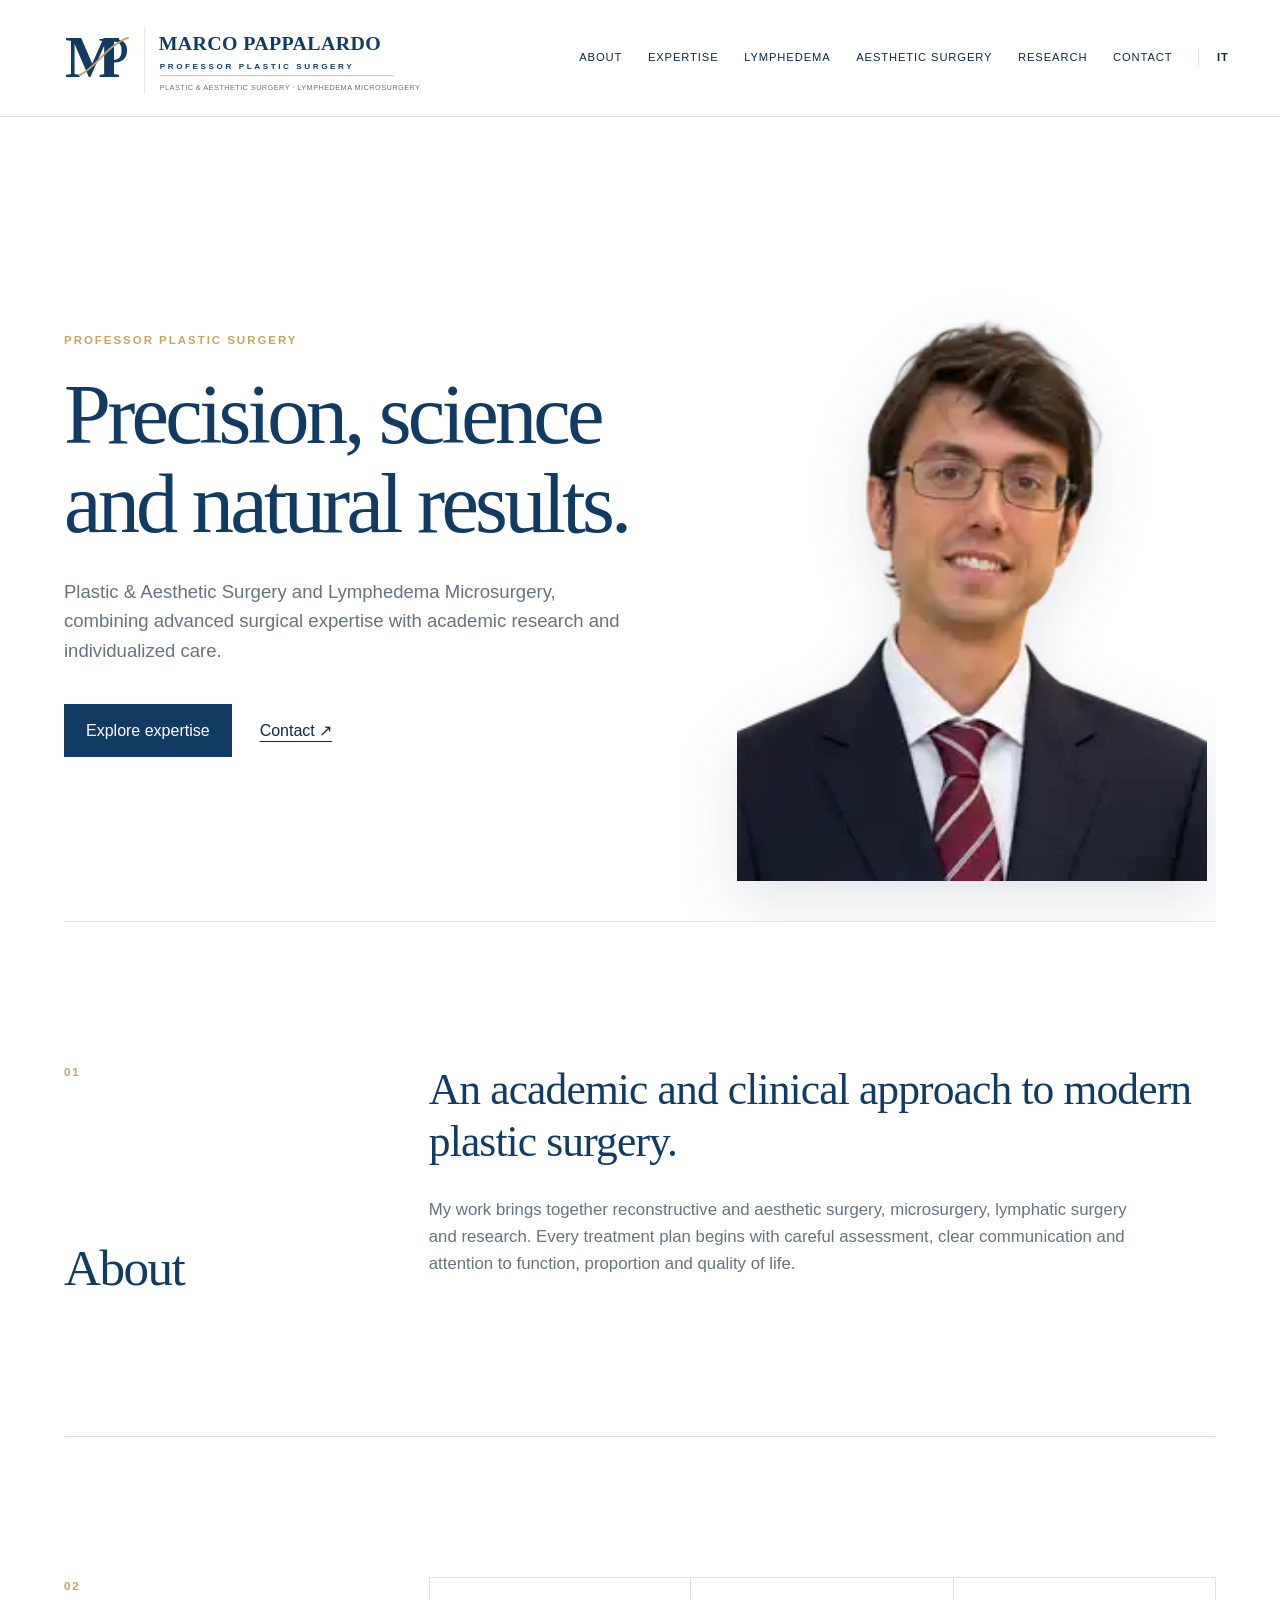
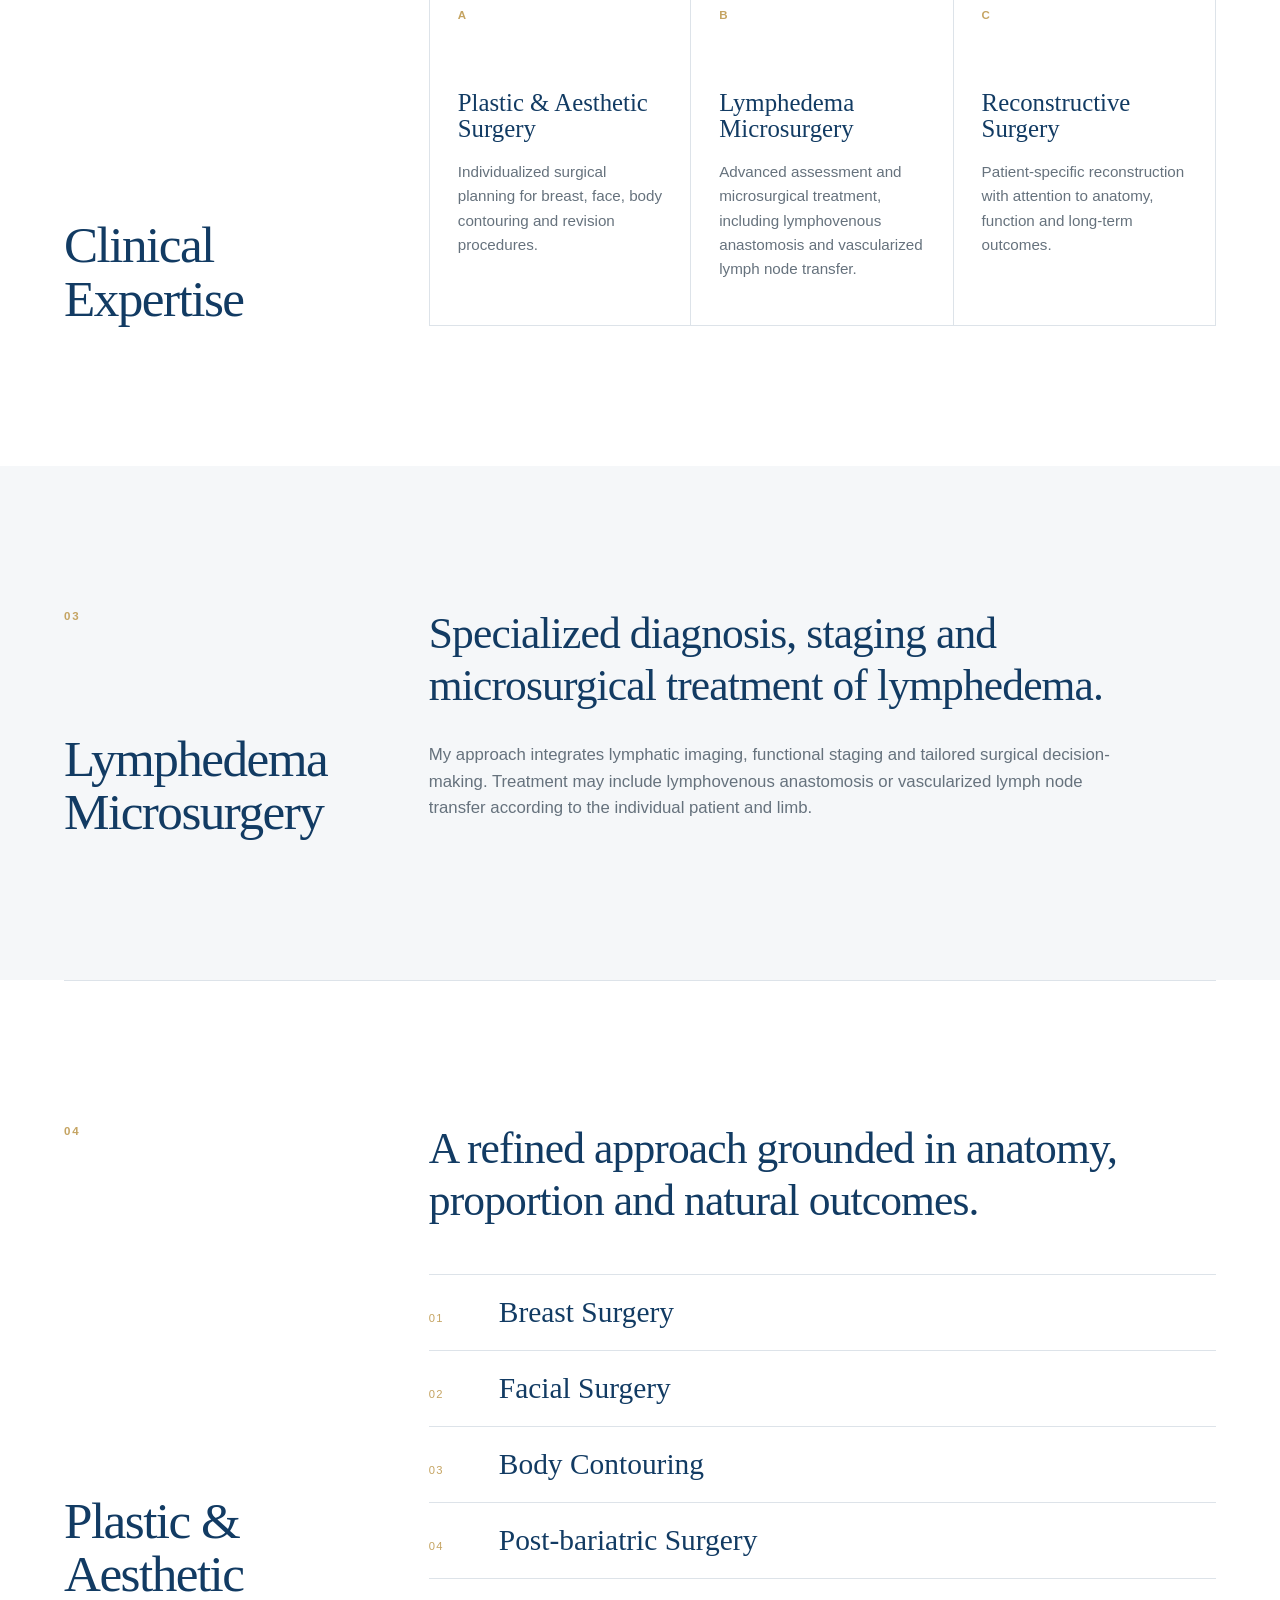
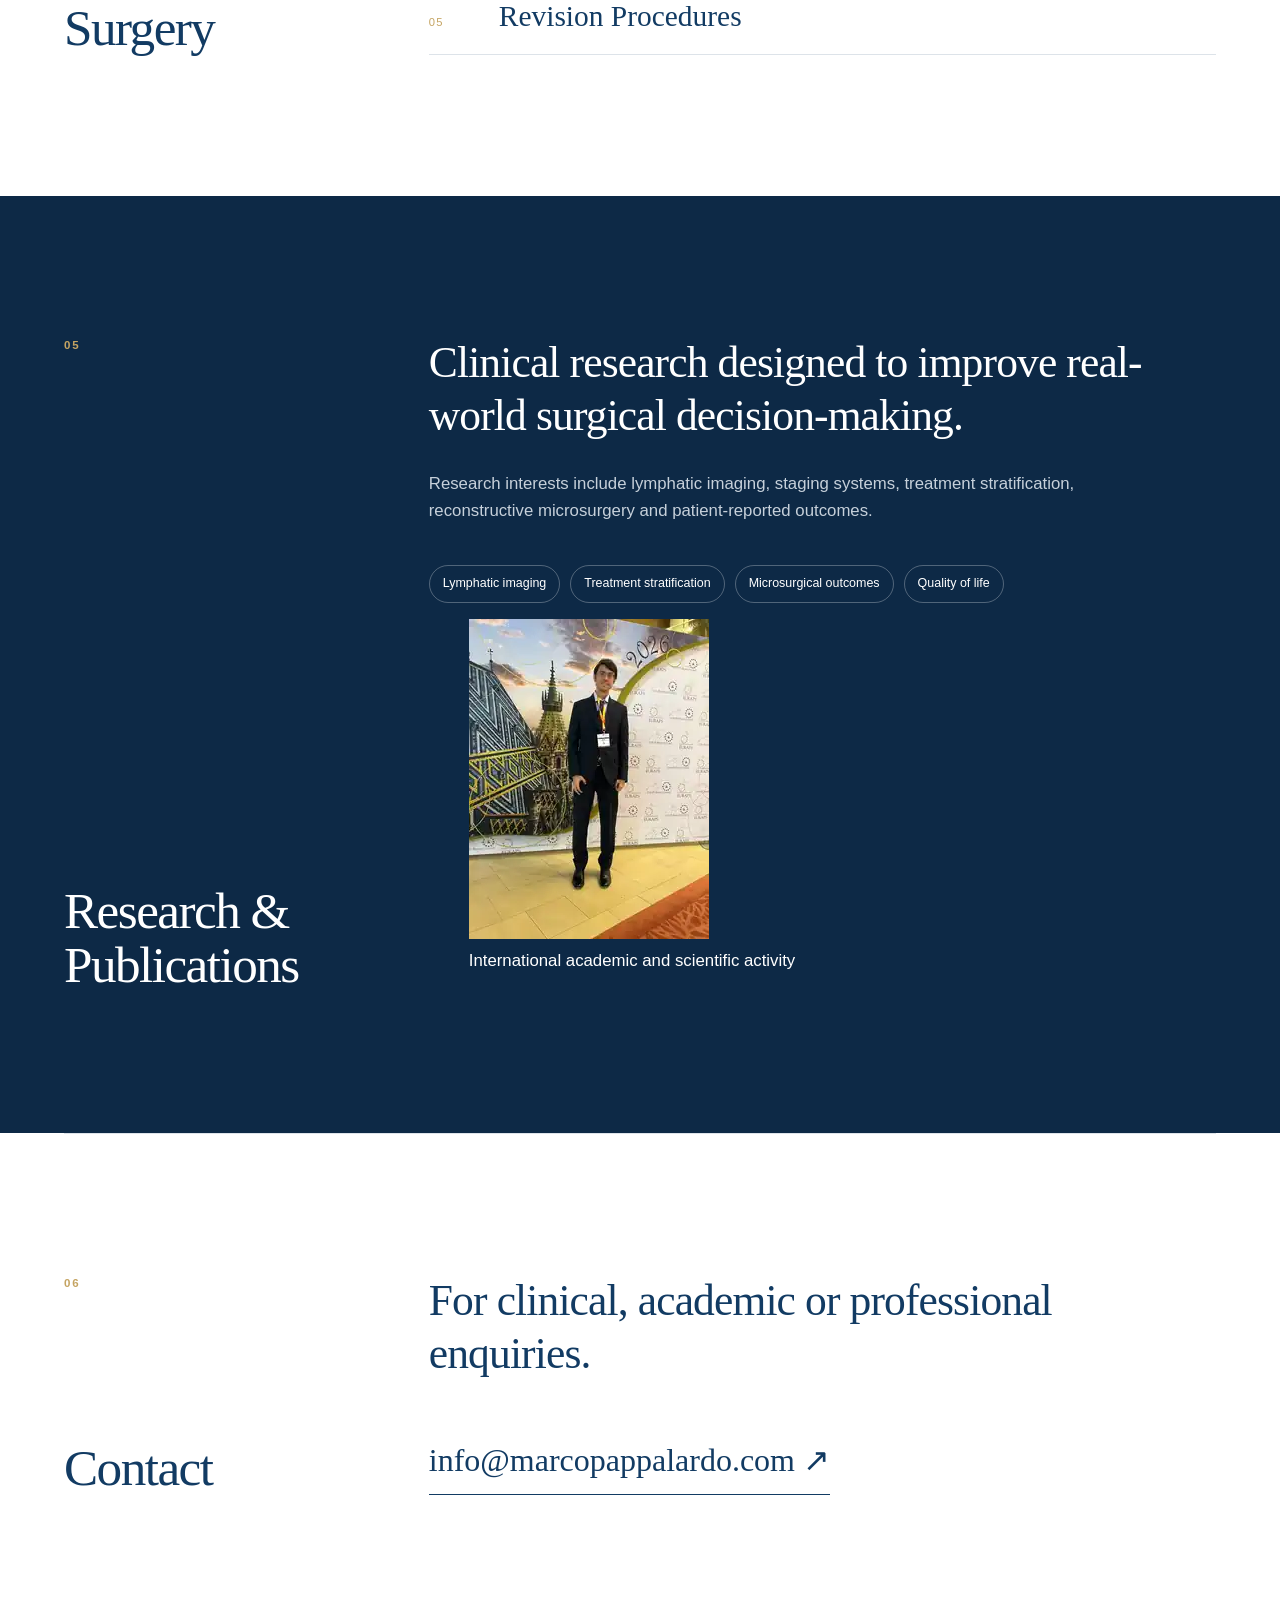
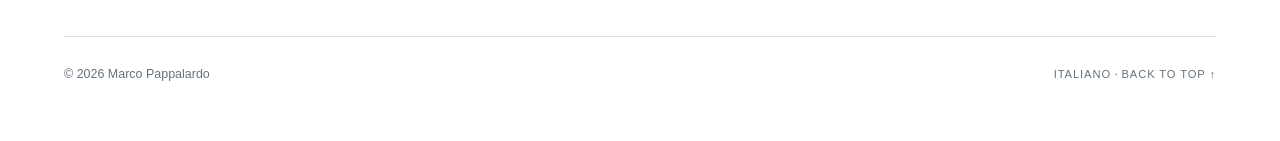
==== commit 32cae9b5: "Show portrait and academic conference photo" ====
--- a/index.html
+++ b/index.html
@@ -88,6 +88,10 @@
         <p class="lead">Clinical research designed to improve real-world surgical decision-making.</p>
         <p>Research interests include lymphatic imaging, staging systems, treatment stratification, reconstructive microsurgery and patient-reported outcomes.</p>
         <div class="research-topics"><span>Lymphatic imaging</span><span>Treatment stratification</span><span>Microsurgical outcomes</span><span>Quality of life</span></div>
+        <figure class="research-photo-wrap">
+          <img src="assets/marco-pappalardo-conference.webp" alt="Marco Pappalardo at an international academic plastic surgery meeting" class="research-photo">
+          <figcaption>International academic and scientific activity</figcaption>
+        </figure>
       </div>
     </section>
 
--- a/style.css
+++ b/style.css
@@ -39,26 +39,23 @@
 .brand { display: block; text-decoration: none; }
 .brand-logo { display: block; width: clamp(310px, 34vw, 470px); height: auto; }
 .site-nav { display: flex; gap: clamp(14px, 2vw, 28px); align-items: center; }
-.site-nav a, .site-footer a {
-  font-size: .7rem; letter-spacing: .08em; text-decoration: none; text-transform: uppercase;
-}
+.site-nav a, .site-footer a { font-size: .7rem; letter-spacing: .08em; text-decoration: none; text-transform: uppercase; }
 .site-nav a:hover, .site-nav a:focus-visible, .site-footer a:hover, .site-footer a:focus-visible { color: var(--gold); }
 .lang-switch { border-left: 1px solid var(--line); padding-left: 18px; font-weight: 700; }
 .menu-toggle { display: none; }
 
 .hero {
   display: grid;
-  grid-template-columns: minmax(0, 1.15fr) minmax(320px, .85fr);
+  grid-template-columns: minmax(0, 1.08fr) minmax(340px, .92fr);
   gap: clamp(48px, 7vw, 110px);
   min-height: calc(100vh - 96px);
   max-width: var(--max-width);
   margin: 0 auto;
-  padding: clamp(70px, 10vh, 120px) 0 70px;
+  padding: clamp(70px, 10vh, 120px) 0 40px;
   align-items: center;
+  overflow: hidden;
 }
-.eyebrow, .section-number, .card-index {
-  margin: 0 0 22px; color: var(--gold); font-size: .72rem; font-weight: 700; letter-spacing: .17em; text-transform: uppercase;
-}
+.eyebrow, .section-number, .card-index { margin: 0 0 22px; color: var(--gold); font-size: .72rem; font-weight: 700; letter-spacing: .17em; text-transform: uppercase; }
 h1,h2,h3,p { margin-top: 0; }
 h1,h2,h3 { font-family: Georgia, "Times New Roman", serif; font-weight: 400; line-height: 1.05; }
 h1 { max-width: 850px; margin-bottom: 28px; font-size: clamp(3.15rem, 6.6vw, 6.6rem); letter-spacing: -.045em; color: var(--navy); }
@@ -70,18 +67,10 @@
 .button-primary { background:var(--navy); color:var(--white); }
 .button-primary:hover,.button-primary:focus-visible { background:var(--gold); color:var(--navy-dark); }
 .text-link { text-underline-offset:5px; text-decoration-thickness:1px; }
-.hero-portrait { display:flex; justify-content:flex-end; }
-.portrait-placeholder {
-  width:min(100%,430px); aspect-ratio:4/5; border:1px solid var(--line); background:linear-gradient(145deg,#f7f9fb,#e9eef3);
-  display:flex; flex-direction:column; align-items:center; justify-content:center; text-align:center; color:var(--muted); letter-spacing:.08em; text-transform:uppercase;
-}
-.portrait-placeholder span { font-family:Georgia,"Times New Roman",serif; font-size:1.25rem; color:var(--navy); text-transform:none; letter-spacing:0; }
-.portrait-placeholder small { margin-top:8px; font-size:.65rem; }
+.hero-portrait { display:flex; align-self:stretch; align-items:flex-end; justify-content:center; min-height:560px; }
+.portrait-photo { display:block; width:min(100%,470px); height:auto; max-height:680px; object-fit:contain; object-position:center bottom; filter:drop-shadow(0 20px 30px rgba(13,41,70,.12)); }
 
-.section {
-  display:grid; grid-template-columns:minmax(210px,1fr) minmax(0,3fr); gap:clamp(50px,8vw,120px); max-width:var(--max-width); margin:0 auto;
-  padding:clamp(90px,11vw,150px) 0; border-top:1px solid var(--line);
-}
+.section { display:grid; grid-template-columns:minmax(210px,1fr) minmax(0,3fr); gap:clamp(50px,8vw,120px); max-width:var(--max-width); margin:0 auto; padding:clamp(90px,11vw,150px) 0; border-top:1px solid var(--line); }
 .section-heading { display:flex; flex-direction:column; justify-content:space-between; }
 .section-content { max-width:820px; font-size:1.05rem; }
 .section-content > p:not(.lead) { max-width:700px; color:var(--muted); }
@@ -118,7 +107,7 @@
   .menu-toggle[aria-expanded="true"] span:nth-last-child(2){transform:translateY(3.5px) rotate(45deg);} .menu-toggle[aria-expanded="true"] span:last-child{transform:translateY(-3.5px) rotate(-45deg);}
   .site-nav{position:absolute;top:80px;left:0;right:0;display:none;flex-direction:column;align-items:flex-start;gap:0;padding:10px 5vw 24px;background:#fff;border-bottom:1px solid var(--line);}
   .site-nav.is-open{display:flex;} .site-nav a{padding:12px 0;font-size:.72rem;} .lang-switch{border-left:0;padding-left:0;}
-  .hero{grid-template-columns:1fr;gap:55px;min-height:auto;padding-top:75px;} .hero-portrait{justify-content:flex-start;} .portrait-placeholder{max-width:360px;}
+  .hero{grid-template-columns:1fr;gap:35px;min-height:auto;padding-top:70px;} .hero-portrait{min-height:0;justify-content:center;} .portrait-photo{width:min(100%,390px);max-height:none;}
   h1{font-size:clamp(3rem,14vw,5.4rem);} .section{grid-template-columns:1fr;gap:46px;} .section-heading{display:block;} .section-number{margin-bottom:12px;}
   .expertise-grid{grid-template-columns:1fr;} .expertise-card{min-height:260px;} .expertise-card + .expertise-card{border-left:1px solid var(--line);border-top:0;} .card-index{margin-bottom:50px;}
   .site-footer{gap:20px;flex-direction:column;}
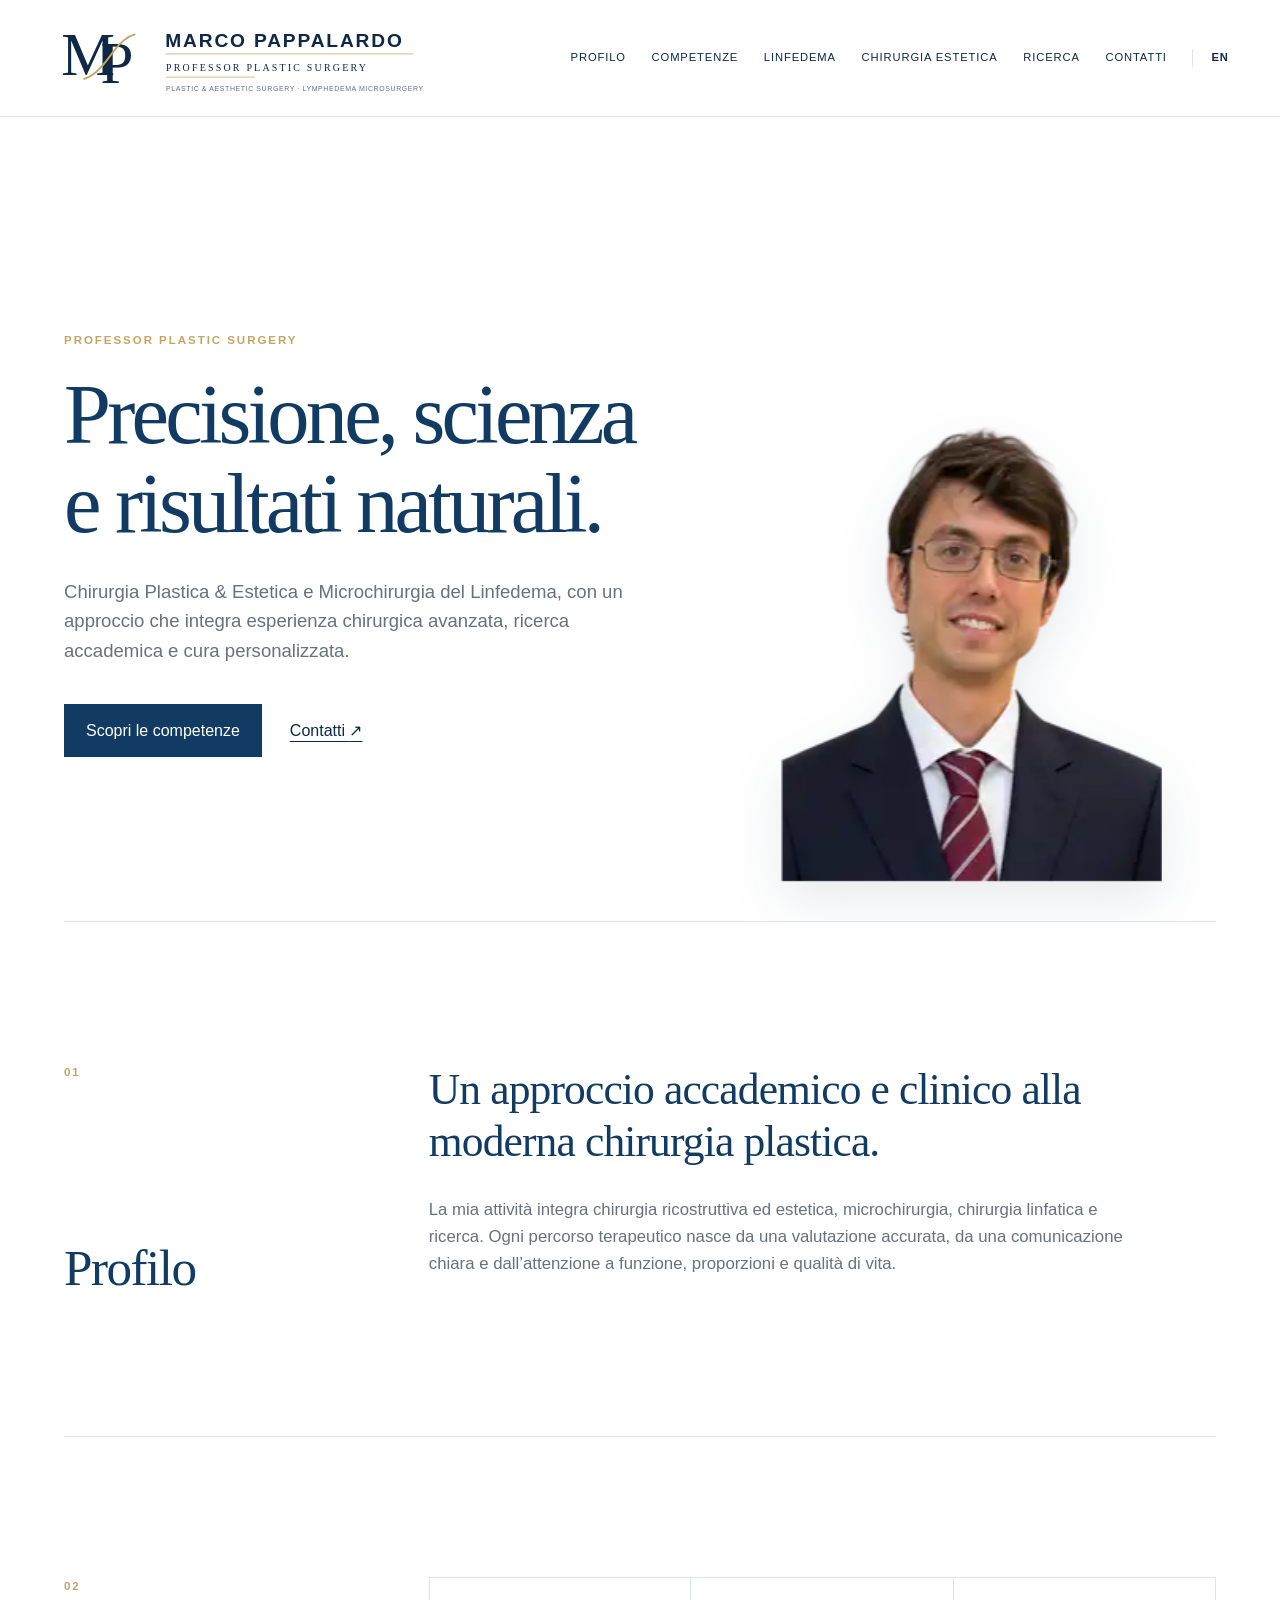
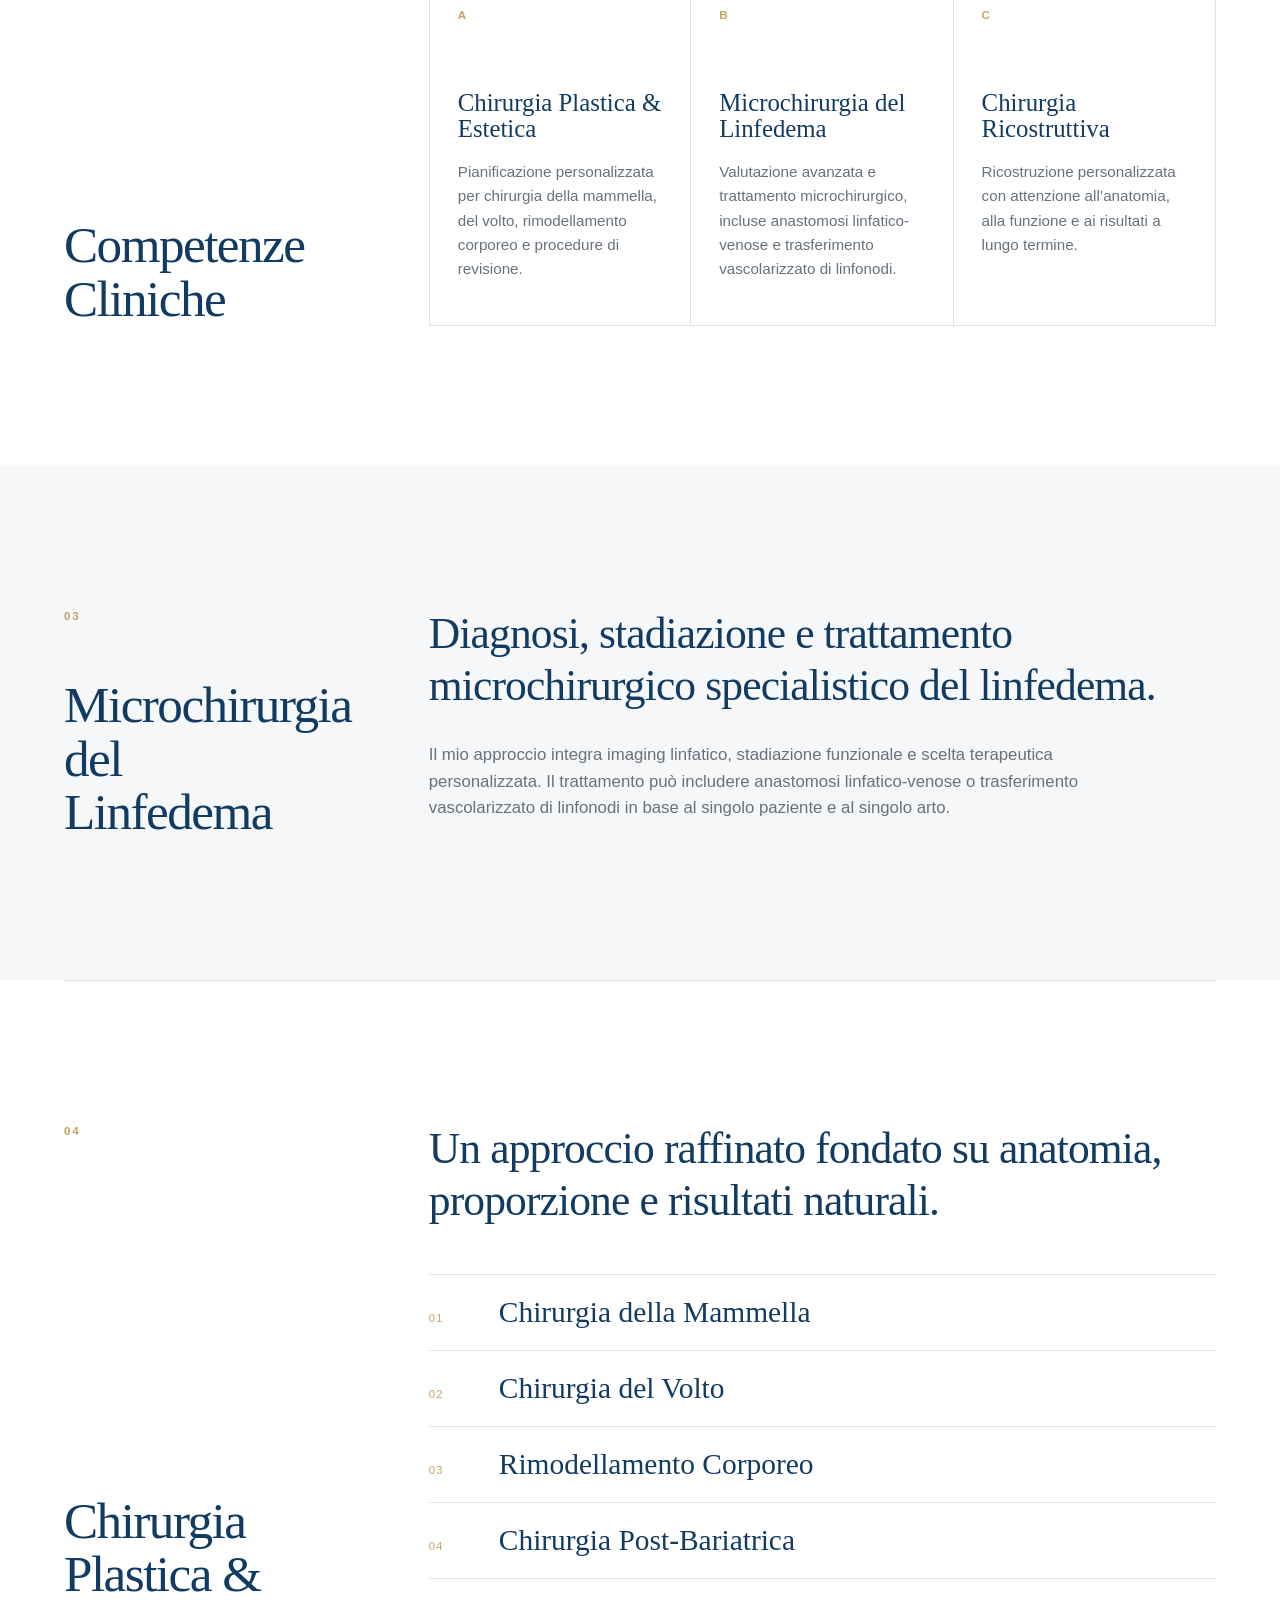
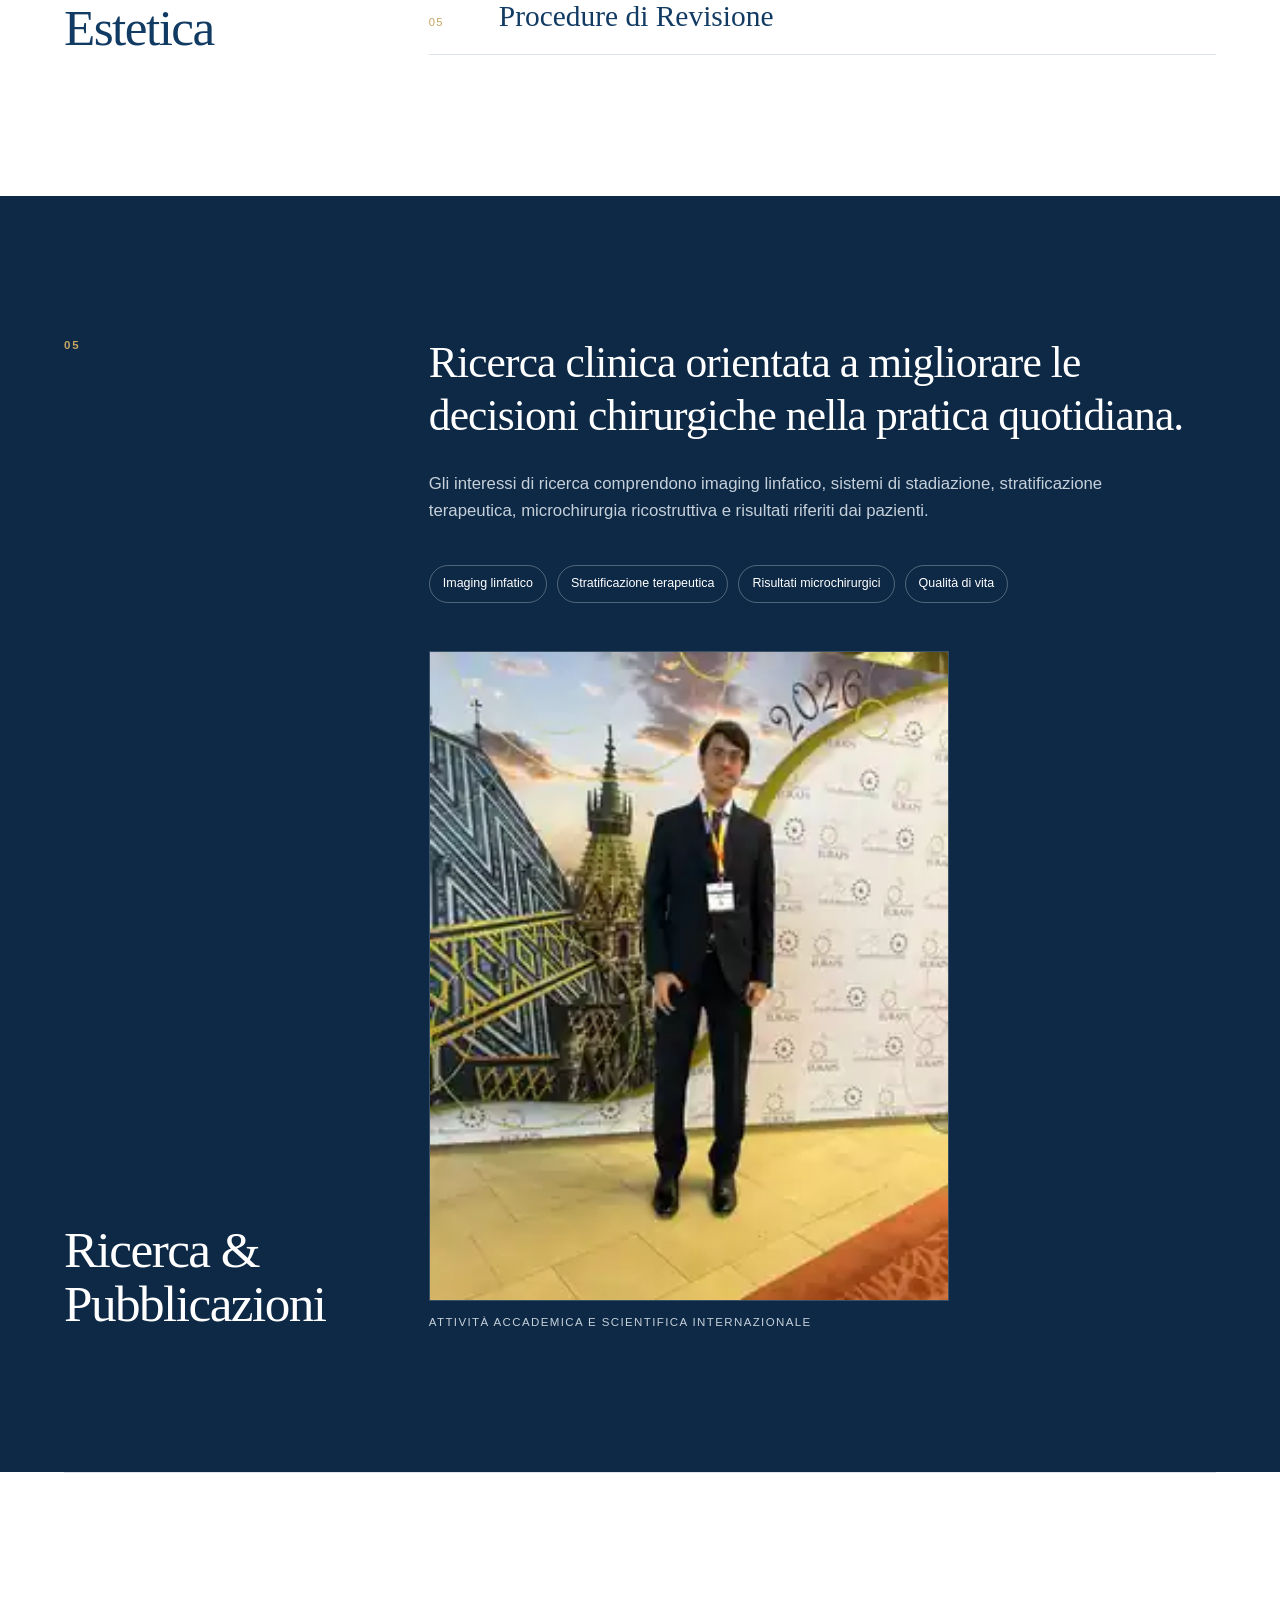
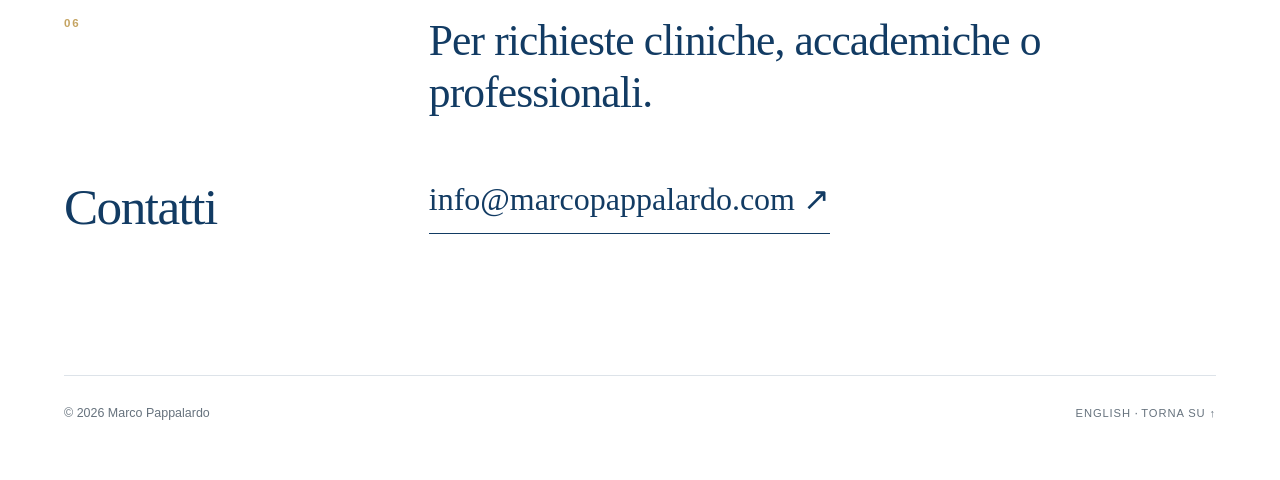
==== commit 9f18dd0a: "Make Italian the default site language" ====
--- a/index.html
+++ b/index.html
@@ -1,106 +1,14 @@
 <!DOCTYPE html>
-<html lang="en">
+<html lang="it">
 <head>
   <meta charset="UTF-8">
   <meta name="viewport" content="width=device-width, initial-scale=1.0">
-  <meta name="description" content="Marco Pappalardo — Professor Plastic Surgery. Plastic & Aesthetic Surgery and Lymphedema Microsurgery.">
-  <title>Marco Pappalardo | Professor Plastic Surgery</title>
-  <link rel="stylesheet" href="style.css">
-  <script src="script.js" defer></script>
+  <meta http-equiv="refresh" content="0; url=/it/">
+  <link rel="canonical" href="https://marcopappalardo.com/it/">
+  <title>Marco Pappalardo</title>
+  <script>window.location.replace('/it/');</script>
 </head>
 <body>
-  <header class="site-header">
-    <a class="brand" href="#home" aria-label="Marco Pappalardo home">
-      <img src="assets/logo.svg" alt="Marco Pappalardo — Professor Plastic Surgery" class="brand-logo">
-    </a>
-    <button class="menu-toggle" type="button" aria-expanded="false" aria-controls="site-nav">
-      <span class="sr-only">Toggle navigation</span><span></span><span></span>
-    </button>
-    <nav id="site-nav" class="site-nav" aria-label="Primary navigation">
-      <a href="#about">About</a>
-      <a href="#expertise">Expertise</a>
-      <a href="#lymphedema">Lymphedema</a>
-      <a href="#aesthetic">Aesthetic Surgery</a>
-      <a href="#research">Research</a>
-      <a href="#contact">Contact</a>
-      <a class="lang-switch" href="it/" lang="it">IT</a>
-    </nav>
-  </header>
-
-  <main>
-    <section id="home" class="hero">
-      <div class="hero-content">
-        <p class="eyebrow">Professor Plastic Surgery</p>
-        <h1>Precision, science and natural results.</h1>
-        <p class="hero-copy">Plastic & Aesthetic Surgery and Lymphedema Microsurgery, combining advanced surgical expertise with academic research and individualized care.</p>
-        <div class="hero-actions">
-          <a class="button button-primary" href="#expertise">Explore expertise</a>
-          <a class="text-link" href="#contact">Contact <span aria-hidden="true">↗</span></a>
-        </div>
-      </div>
-      <div class="hero-portrait">
-        <img src="assets/marco-pappalardo-portrait.webp" alt="Professor Marco Pappalardo" class="portrait-photo" width="420" height="525">
-      </div>
-    </section>
-
-    <section id="about" class="section section-about">
-      <div class="section-heading"><p class="section-number">01</p><h2>About</h2></div>
-      <div class="section-content">
-        <p class="lead">An academic and clinical approach to modern plastic surgery.</p>
-        <p>My work brings together reconstructive and aesthetic surgery, microsurgery, lymphatic surgery and research. Every treatment plan begins with careful assessment, clear communication and attention to function, proportion and quality of life.</p>
-      </div>
-    </section>
-
-    <section id="expertise" class="section">
-      <div class="section-heading"><p class="section-number">02</p><h2>Clinical Expertise</h2></div>
-      <div class="section-content expertise-grid">
-        <article class="expertise-card"><p class="card-index">A</p><h3>Plastic & Aesthetic Surgery</h3><p>Individualized surgical planning for breast, face, body contouring and revision procedures.</p></article>
-        <article class="expertise-card"><p class="card-index">B</p><h3>Lymphedema Microsurgery</h3><p>Advanced assessment and microsurgical treatment, including lymphovenous anastomosis and vascularized lymph node transfer.</p></article>
-        <article class="expertise-card"><p class="card-index">C</p><h3>Reconstructive Surgery</h3><p>Patient-specific reconstruction with attention to anatomy, function and long-term outcomes.</p></article>
-      </div>
-    </section>
-
-    <section id="lymphedema" class="section section-highlight">
-      <div class="section-heading"><p class="section-number">03</p><h2>Lymphedema Microsurgery</h2></div>
-      <div class="section-content">
-        <p class="lead">Specialized diagnosis, staging and microsurgical treatment of lymphedema.</p>
-        <p>My approach integrates lymphatic imaging, functional staging and tailored surgical decision-making. Treatment may include lymphovenous anastomosis or vascularized lymph node transfer according to the individual patient and limb.</p>
-      </div>
-    </section>
-
-    <section id="aesthetic" class="section section-aesthetic">
-      <div class="section-heading"><p class="section-number">04</p><h2>Plastic & Aesthetic Surgery</h2></div>
-      <div class="section-content">
-        <p class="lead">A refined approach grounded in anatomy, proportion and natural outcomes.</p>
-        <div class="aesthetic-list">
-          <article><span>01</span><h3>Breast Surgery</h3></article>
-          <article><span>02</span><h3>Facial Surgery</h3></article>
-          <article><span>03</span><h3>Body Contouring</h3></article>
-          <article><span>04</span><h3>Post-bariatric Surgery</h3></article>
-          <article><span>05</span><h3>Revision Procedures</h3></article>
-        </div>
-      </div>
-    </section>
-
-    <section id="research" class="section section-research">
-      <div class="section-heading"><p class="section-number">05</p><h2>Research & Publications</h2></div>
-      <div class="section-content">
-        <p class="lead">Clinical research designed to improve real-world surgical decision-making.</p>
-        <p>Research interests include lymphatic imaging, staging systems, treatment stratification, reconstructive microsurgery and patient-reported outcomes.</p>
-        <div class="research-topics"><span>Lymphatic imaging</span><span>Treatment stratification</span><span>Microsurgical outcomes</span><span>Quality of life</span></div>
-        <figure class="research-photo-wrap">
-          <img src="assets/marco-pappalardo-conference.webp" alt="Marco Pappalardo at an international academic plastic surgery meeting" class="research-photo">
-          <figcaption>International academic and scientific activity</figcaption>
-        </figure>
-      </div>
-    </section>
-
-    <section id="contact" class="section section-contact">
-      <div class="section-heading"><p class="section-number">06</p><h2>Contact</h2></div>
-      <div class="section-content"><p class="lead">For clinical, academic or professional enquiries.</p><a class="contact-link" href="mailto:info@marcopappalardo.com">info@marcopappalardo.com <span aria-hidden="true">↗</span></a></div>
-    </section>
-  </main>
-
-  <footer class="site-footer"><p>© <span id="year"></span> Marco Pappalardo</p><div><a href="it/" lang="it">Italiano</a> · <a href="#home">Back to top ↑</a></div></footer>
+  <p>Reindirizzamento alla versione italiana… <a href="/it/">Continua</a></p>
 </body>
 </html>
